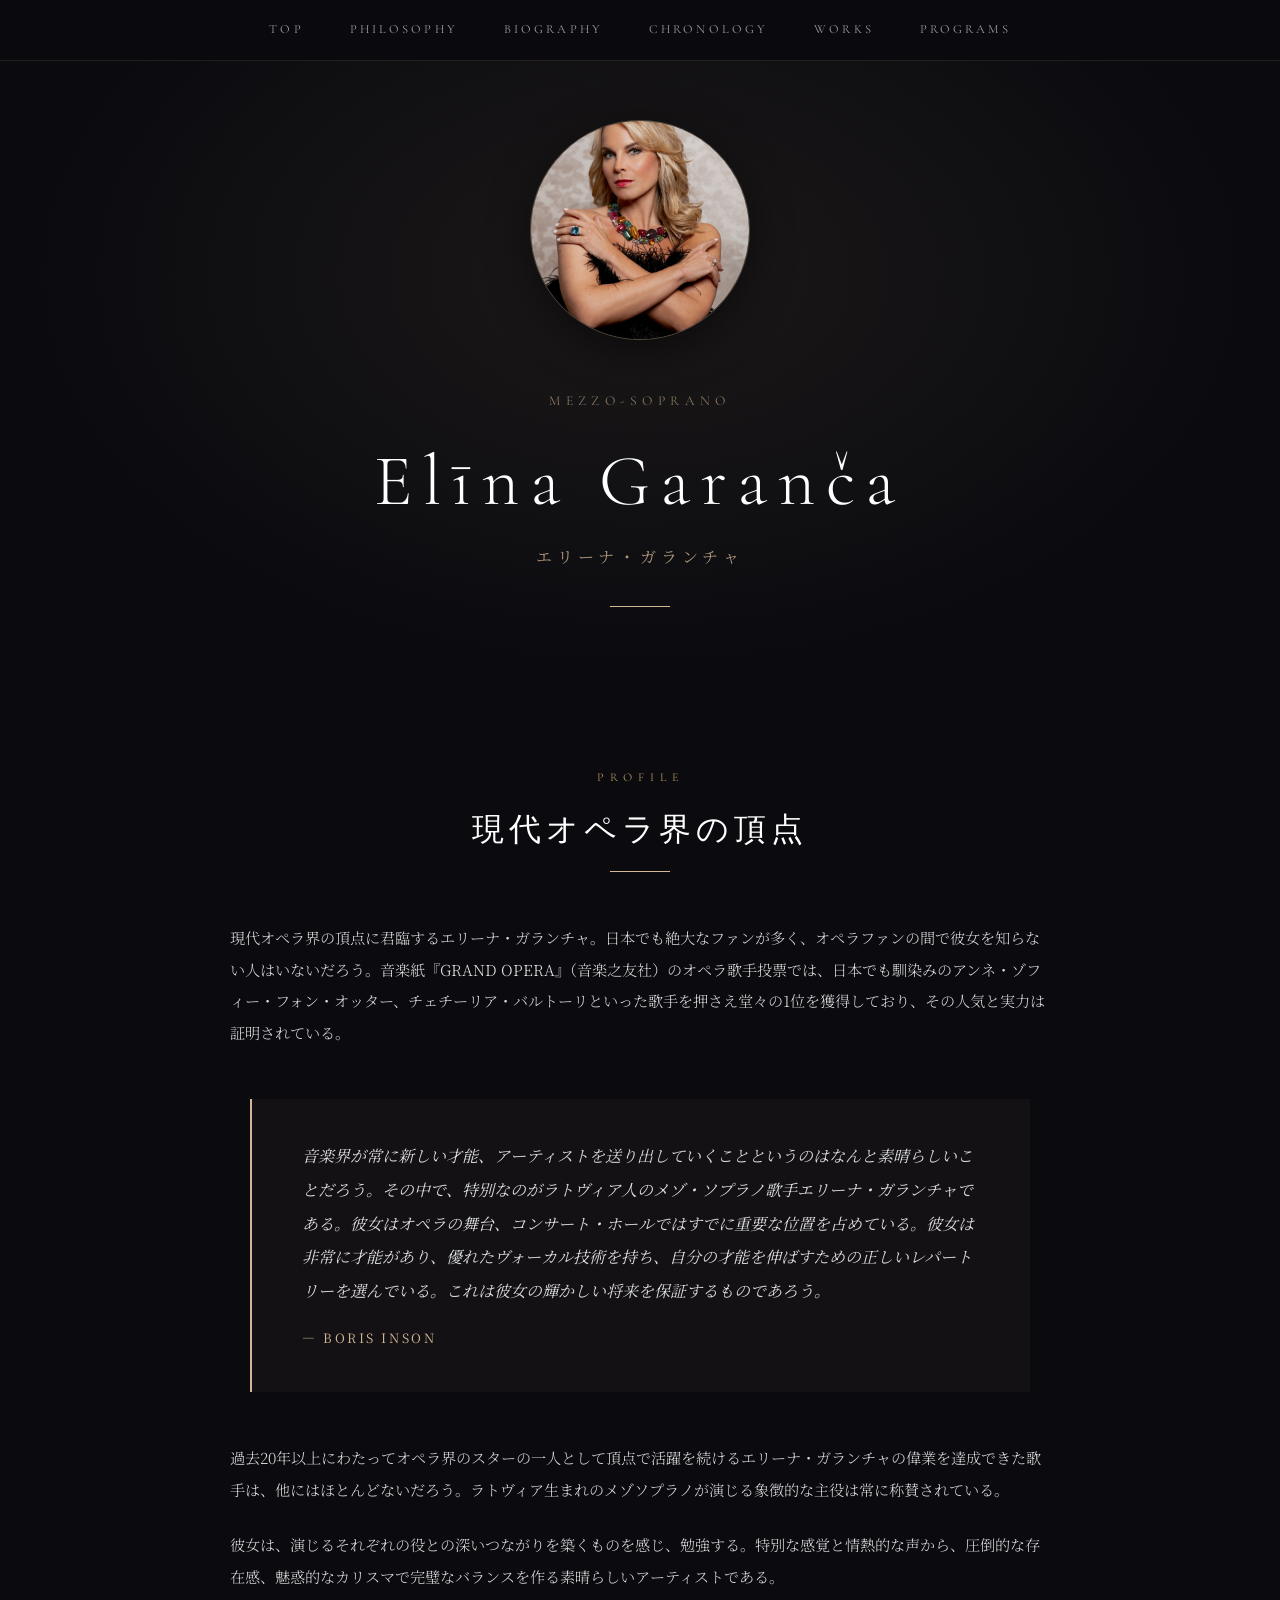
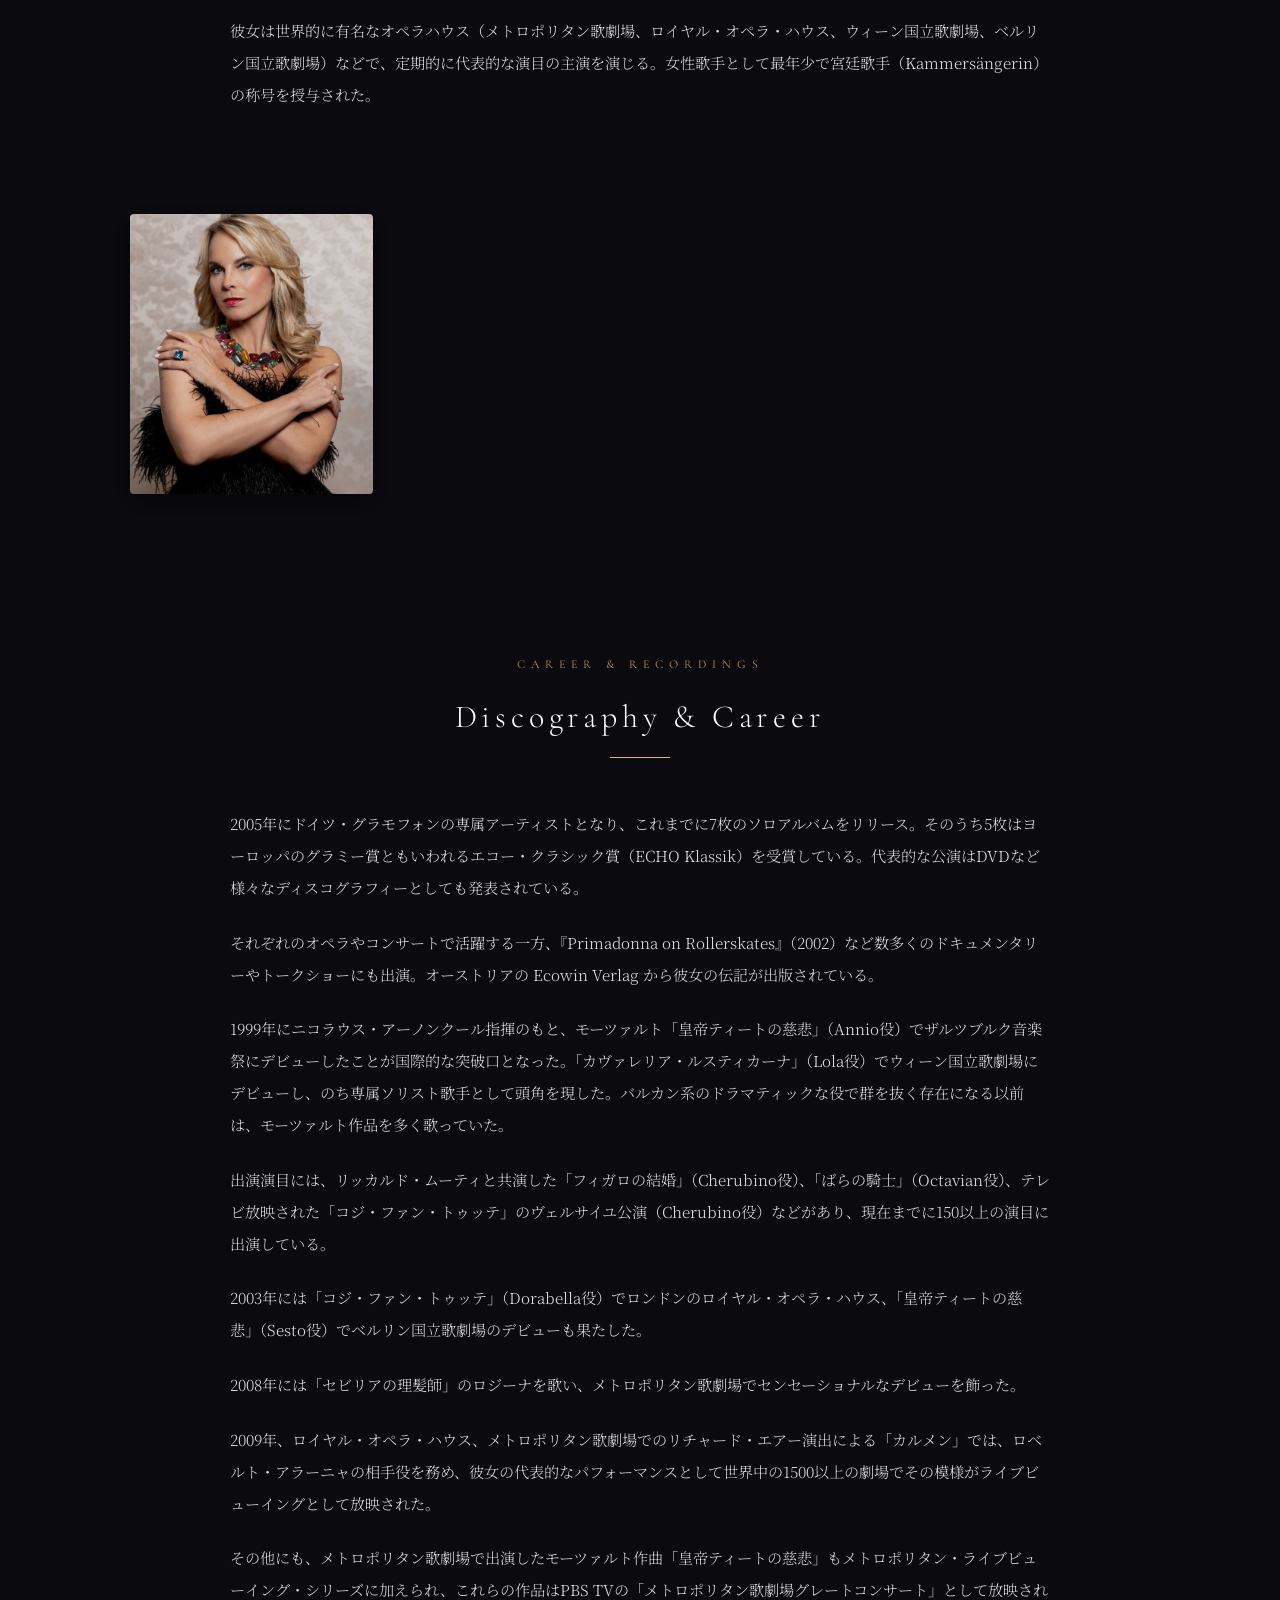
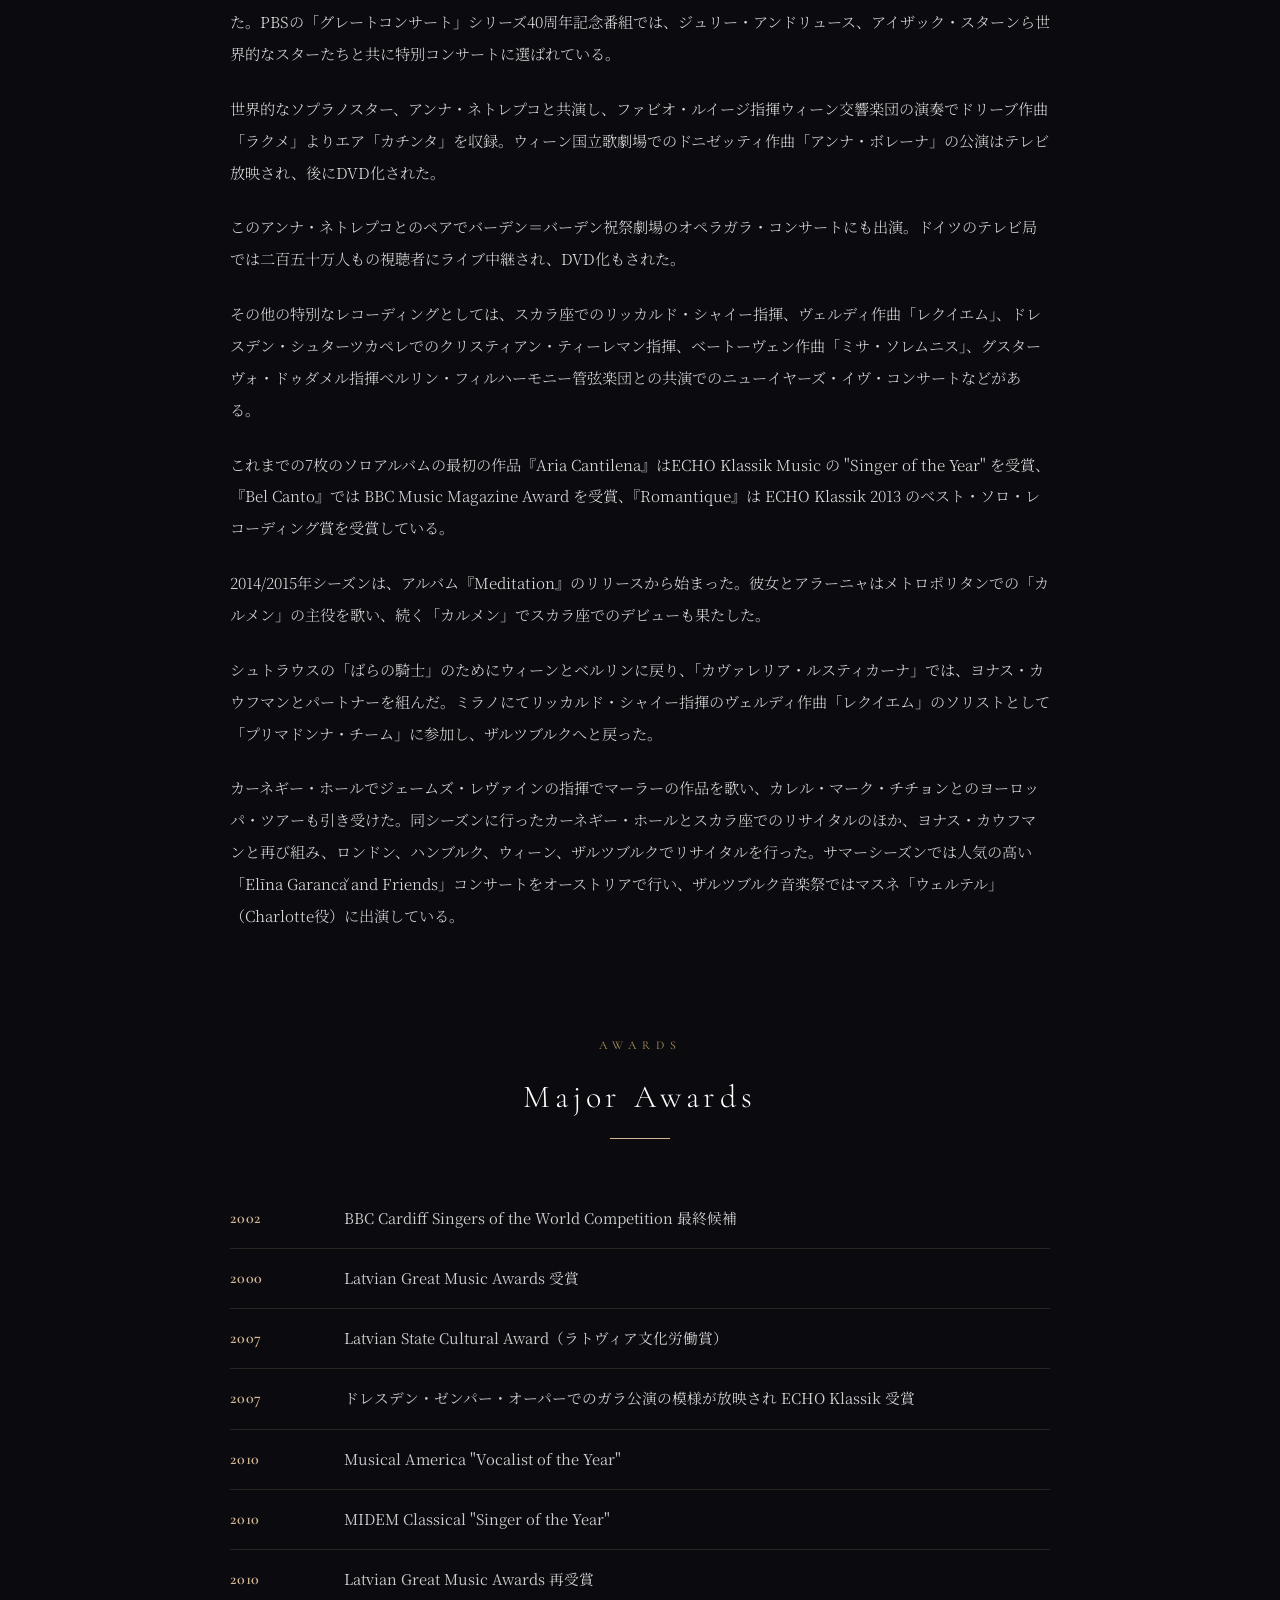
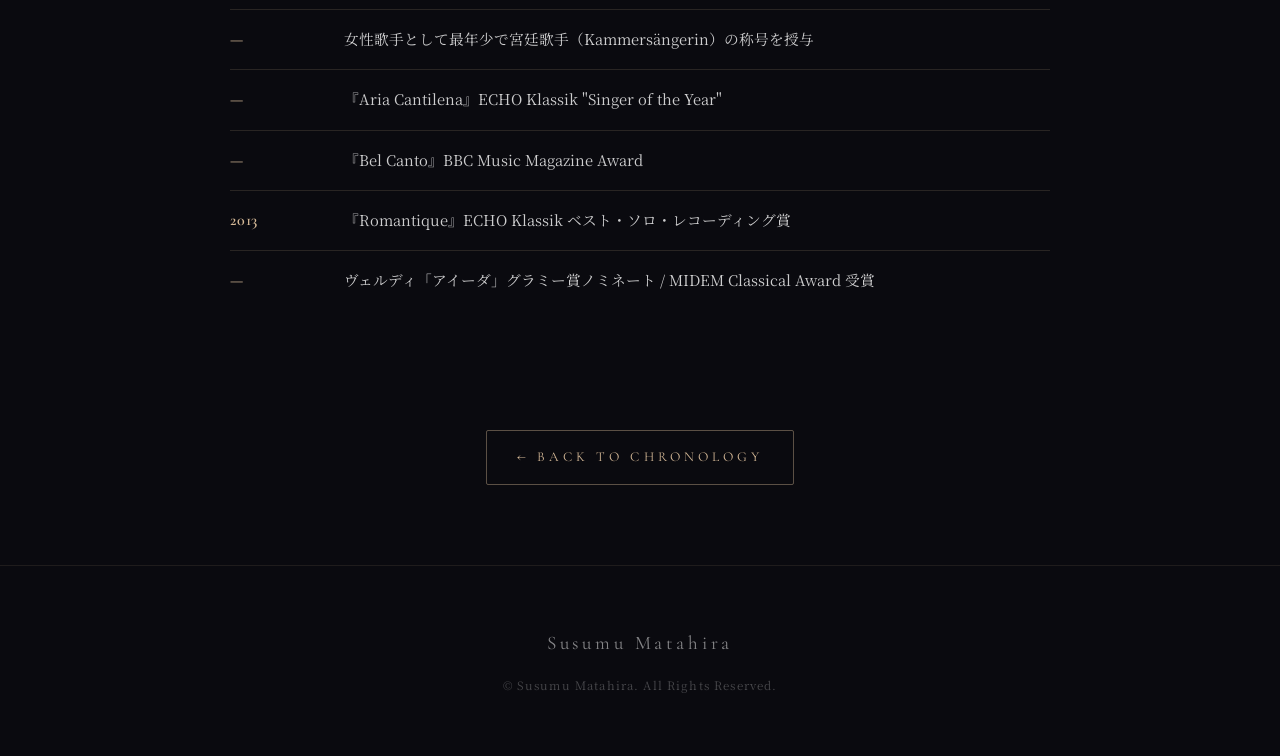
==== garanca.html @ 0579327f "Apply dark theme site-wide, shrink bio photo, add Garanca artist page - Convert biography and progra" ====
<!DOCTYPE html>
<html lang="ja">
<head>
  <meta charset="UTF-8">
  <meta name="viewport" content="width=device-width, initial-scale=1.0">
  <title>Elīna Garanča | Susumu Matahira</title>
  <meta name="description" content="エリーナ・ガランチャ — 現代オペラ界の頂点に君臨するラトヴィア出身のメゾ・ソプラノ歌手。">
  <link rel="preconnect" href="https://fonts.googleapis.com">
  <link rel="preconnect" href="https://fonts.gstatic.com" crossorigin>
  <link href="https://fonts.googleapis.com/css2?family=Cormorant+Garamond:ital,wght@0,300;0,400;0,600;1,300&family=Noto+Serif+JP:wght@300;400;500;700&display=swap" rel="stylesheet">
  <link rel="stylesheet" href="css/style.css">
  <style>
    .artist-hero {
      position: relative;
      min-height: 70vh;
      display: flex;
      align-items: center;
      justify-content: center;
      text-align: center;
      background: #0a0a0f;
      padding: 120px 40px 80px;
      overflow: hidden;
    }
    .artist-hero::before {
      content: '';
      position: absolute;
      inset: 0;
      background: radial-gradient(ellipse at 50% 40%, rgba(180, 150, 100, 0.1) 0%, transparent 70%);
    }
    .artist-hero-content {
      position: relative;
      z-index: 2;
      max-width: 900px;
    }
    .artist-hero-portrait {
      width: 220px;
      height: 220px;
      border-radius: 50%;
      object-fit: cover;
      border: 1px solid rgba(212, 184, 150, 0.3);
      box-shadow: 0 12px 40px rgba(0, 0, 0, 0.5);
      margin-bottom: 40px;
    }
    .artist-name {
      font-family: 'Cormorant Garamond', serif;
      font-size: clamp(2.5rem, 6vw, 4.5rem);
      font-weight: 300;
      letter-spacing: 0.15em;
      color: #fff;
      line-height: 1.2;
    }
    .artist-name-jp {
      font-size: 1rem;
      color: rgba(212, 184, 150, 0.8);
      margin-top: 18px;
      letter-spacing: 0.3em;
    }
    .artist-tag {
      font-family: 'Cormorant Garamond', serif;
      font-size: 0.85rem;
      letter-spacing: 0.4em;
      color: rgba(212, 184, 150, 0.6);
      text-transform: uppercase;
      margin-bottom: 25px;
    }
    .artist-divider {
      width: 60px;
      height: 1px;
      background: #d4b896;
      margin: 35px auto 0;
    }

    .artist-section {
      max-width: 900px;
      margin: 0 auto;
      padding: 80px 40px;
    }
    .artist-section h2 {
      font-family: 'Cormorant Garamond', serif;
      font-weight: 300;
      font-size: 2rem;
      letter-spacing: 0.15em;
      color: #fff;
      margin-bottom: 12px;
      text-align: center;
    }
    .artist-section .label {
      display: block;
      text-align: center;
      font-family: 'Cormorant Garamond', serif;
      font-size: 0.75rem;
      letter-spacing: 0.5em;
      text-transform: uppercase;
      color: #b49660;
      margin-bottom: 12px;
    }
    .artist-section .divider {
      width: 60px;
      height: 1px;
      background: #d4b896;
      margin: 0 auto 50px;
    }
    .artist-section p {
      font-size: 0.95rem;
      line-height: 2.1;
      color: rgba(255, 255, 255, 0.85);
      font-weight: 300;
      margin-bottom: 1.5em;
    }
    .quote-block {
      max-width: 780px;
      margin: 50px auto;
      padding: 40px 50px;
      border-left: 2px solid #d4b896;
      background: rgba(212, 184, 150, 0.04);
      font-style: italic;
      color: rgba(255, 255, 255, 0.85);
      font-size: 1rem;
      line-height: 2.1;
    }
    .quote-attr {
      display: block;
      margin-top: 18px;
      font-style: normal;
      font-size: 0.8rem;
      letter-spacing: 0.2em;
      color: #d4b896;
      text-transform: uppercase;
    }

    .artist-gallery {
      display: grid;
      grid-template-columns: repeat(auto-fill, minmax(220px, 1fr));
      gap: 16px;
      max-width: 1100px;
      margin: 0 auto;
      padding: 0 40px 80px;
    }
    .artist-gallery img {
      width: 100%;
      height: 280px;
      object-fit: cover;
      border-radius: 4px;
      box-shadow: 0 6px 24px rgba(0, 0, 0, 0.4);
      filter: grayscale(15%);
      transition: transform 0.4s, filter 0.4s;
      cursor: pointer;
    }
    .artist-gallery img:hover {
      transform: scale(1.03);
      filter: grayscale(0%);
    }

    .achievements {
      max-width: 900px;
      margin: 0 auto;
      padding: 0 40px 80px;
    }
    .achievements ul {
      list-style: none;
      padding: 0;
      margin: 0;
    }
    .achievements li {
      padding: 16px 0;
      border-top: 1px solid rgba(212, 184, 150, 0.15);
      font-size: 0.92rem;
      line-height: 1.7;
      color: rgba(255, 255, 255, 0.8);
      display: grid;
      grid-template-columns: 90px 1fr;
      gap: 24px;
    }
    .achievements li:first-child {
      border-top: none;
    }
    .achievements .year {
      font-family: 'Cormorant Garamond', serif;
      font-size: 1rem;
      font-weight: 600;
      color: #d4b896;
      letter-spacing: 0.05em;
    }

    .back-link {
      display: inline-block;
      margin: 40px auto 80px;
      padding: 14px 30px;
      font-family: 'Cormorant Garamond', serif;
      font-size: 0.85rem;
      letter-spacing: 0.3em;
      text-transform: uppercase;
      color: #d4b896;
      border: 1px solid rgba(212, 184, 150, 0.4);
      border-radius: 2px;
      transition: background 0.3s, color 0.3s;
    }
    .back-link:hover {
      background: rgba(212, 184, 150, 0.1);
      color: #fff;
    }
    .back-link-wrap {
      text-align: center;
    }

    @media screen and (max-width: 768px) {
      .artist-hero {
        padding: 100px 20px 60px;
      }
      .artist-hero-portrait {
        width: 150px;
        height: 150px;
        margin-bottom: 30px;
      }
      .artist-section {
        padding: 60px 20px;
      }
      .quote-block {
        padding: 28px 24px;
        margin: 30px auto;
        font-size: 0.9rem;
      }
      .artist-gallery {
        grid-template-columns: repeat(auto-fill, minmax(140px, 1fr));
        gap: 10px;
        padding: 0 20px 60px;
      }
      .artist-gallery img {
        height: 200px;
      }
      .achievements {
        padding: 0 20px 60px;
      }
      .achievements li {
        grid-template-columns: 70px 1fr;
        gap: 16px;
        font-size: 0.85rem;
      }
    }
  </style>
</head>
<body>

<nav class="site-nav">
  <a href="index.html#top">Top</a>
  <a href="index.html#philosophy">Philosophy</a>
  <a href="index.html#biography">Biography</a>
  <a href="index.html#chronology">Chronology</a>
  <a href="index.html#works">Works</a>
  <a href="index.html#programs">Programs</a>
</nav>

<!-- Hero -->
<section class="artist-hero">
  <div class="artist-hero-content">
    <img src="images/works/garanca.jpg" alt="Elīna Garanča" class="artist-hero-portrait">
    <div class="artist-tag">Mezzo-Soprano</div>
    <h1 class="artist-name">Elīna Garanča</h1>
    <div class="artist-name-jp">エリーナ・ガランチャ</div>
    <div class="artist-divider"></div>
  </div>
</section>

<!-- Intro -->
<section class="artist-section">
  <span class="label">Profile</span>
  <h2>現代オペラ界の頂点</h2>
  <div class="divider"></div>

  <p>現代オペラ界の頂点に君臨するエリーナ・ガランチャ。日本でも絶大なファンが多く、オペラファンの間で彼女を知らない人はいないだろう。音楽紙『GRAND OPERA』（音楽之友社）のオペラ歌手投票では、日本でも馴染みのアンネ・ゾフィー・フォン・オッター、チェチーリア・バルトーリといった歌手を押さえ堂々の1位を獲得しており、その人気と実力は証明されている。</p>

  <div class="quote-block">
    音楽界が常に新しい才能、アーティストを送り出していくことというのはなんと素晴らしいことだろう。その中で、特別なのがラトヴィア人のメゾ・ソプラノ歌手エリーナ・ガランチャである。彼女はオペラの舞台、コンサート・ホールではすでに重要な位置を占めている。彼女は非常に才能があり、優れたヴォーカル技術を持ち、自分の才能を伸ばすための正しいレパートリーを選んでいる。これは彼女の輝かしい将来を保証するものであろう。
    <span class="quote-attr">— Boris Inson</span>
  </div>

  <p>過去20年以上にわたってオペラ界のスターの一人として頂点で活躍を続けるエリーナ・ガランチャの偉業を達成できた歌手は、他にはほとんどないだろう。ラトヴィア生まれのメゾソプラノが演じる象徴的な主役は常に称賛されている。</p>

  <p>彼女は、演じるそれぞれの役との深いつながりを築くものを感じ、勉強する。特別な感覚と情熱的な声から、圧倒的な存在感、魅惑的なカリスマで完璧なバランスを作る素晴らしいアーティストである。</p>

  <p>彼女は世界的に有名なオペラハウス（メトロポリタン歌劇場、ロイヤル・オペラ・ハウス、ウィーン国立歌劇場、ベルリン国立歌劇場）などで、定期的に代表的な演目の主演を演じる。女性歌手として最年少で宮廷歌手（Kammersängerin）の称号を授与された。</p>
</section>

<!-- Gallery -->
<section>
  <div class="artist-gallery">
    <img src="images/works/garanca.jpg" alt="Elīna Garanča Portrait">
    <img src="https://upload.wikimedia.org/wikipedia/commons/thumb/0/0c/Elina_Garanca_2018.jpg/640px-Elina_Garanca_2018.jpg" alt="Elīna Garanča" onerror="this.style.display='none'">
    <img src="https://upload.wikimedia.org/wikipedia/commons/thumb/5/55/Elina_Garanca_-_Cesk%C3%BD_Krumlov_2007.jpg/640px-Elina_Garanca_-_Cesk%C3%BD_Krumlov_2007.jpg" alt="Elīna Garanča Český Krumlov 2007" onerror="this.style.display='none'">
    <img src="https://upload.wikimedia.org/wikipedia/commons/thumb/1/14/Elina_Garanca_Salzburg_2010.jpg/640px-Elina_Garanca_Salzburg_2010.jpg" alt="Elīna Garanča Salzburg" onerror="this.style.display='none'">
  </div>
</section>

<!-- Recordings & Career -->
<section class="artist-section">
  <span class="label">Career &amp; Recordings</span>
  <h2>Discography &amp; Career</h2>
  <div class="divider"></div>

  <p>2005年にドイツ・グラモフォンの専属アーティストとなり、これまでに7枚のソロアルバムをリリース。そのうち5枚はヨーロッパのグラミー賞ともいわれるエコー・クラシック賞（ECHO Klassik）を受賞している。代表的な公演はDVDなど様々なディスコグラフィーとしても発表されている。</p>

  <p>それぞれのオペラやコンサートで活躍する一方、『Primadonna on Rollerskates』（2002）など数多くのドキュメンタリーやトークショーにも出演。オーストリアの Ecowin Verlag から彼女の伝記が出版されている。</p>

  <p>1999年にニコラウス・アーノンクール指揮のもと、モーツァルト「皇帝ティートの慈悲」（Annio役）でザルツブルク音楽祭にデビューしたことが国際的な突破口となった。「カヴァレリア・ルスティカーナ」（Lola役）でウィーン国立歌劇場にデビューし、のち専属ソリスト歌手として頭角を現した。バルカン系のドラマティックな役で群を抜く存在になる以前は、モーツァルト作品を多く歌っていた。</p>

  <p>出演演目には、リッカルド・ムーティと共演した「フィガロの結婚」（Cherubino役）、「ばらの騎士」（Octavian役）、テレビ放映された「コジ・ファン・トゥッテ」のヴェルサイユ公演（Cherubino役）などがあり、現在までに150以上の演目に出演している。</p>

  <p>2003年には「コジ・ファン・トゥッテ」（Dorabella役）でロンドンのロイヤル・オペラ・ハウス、「皇帝ティートの慈悲」（Sesto役）でベルリン国立歌劇場のデビューも果たした。</p>

  <p>2008年には「セビリアの理髪師」のロジーナを歌い、メトロポリタン歌劇場でセンセーショナルなデビューを飾った。</p>

  <p>2009年、ロイヤル・オペラ・ハウス、メトロポリタン歌劇場でのリチャード・エアー演出による「カルメン」では、ロベルト・アラーニャの相手役を務め、彼女の代表的なパフォーマンスとして世界中の1500以上の劇場でその模様がライブビューイングとして放映された。</p>

  <p>その他にも、メトロポリタン歌劇場で出演したモーツァルト作曲「皇帝ティートの慈悲」もメトロポリタン・ライブビューイング・シリーズに加えられ、これらの作品はPBS TVの「メトロポリタン歌劇場グレートコンサート」として放映された。PBSの「グレートコンサート」シリーズ40周年記念番組では、ジュリー・アンドリュース、アイザック・スターンら世界的なスターたちと共に特別コンサートに選ばれている。</p>

  <p>世界的なソプラノスター、アンナ・ネトレプコと共演し、ファビオ・ルイージ指揮ウィーン交響楽団の演奏でドリーブ作曲「ラクメ」よりエア「カチンタ」を収録。ウィーン国立歌劇場でのドニゼッティ作曲「アンナ・ボレーナ」の公演はテレビ放映され、後にDVD化された。</p>

  <p>このアンナ・ネトレプコとのペアでバーデン＝バーデン祝祭劇場のオペラガラ・コンサートにも出演。ドイツのテレビ局では二百五十万人もの視聴者にライブ中継され、DVD化もされた。</p>

  <p>その他の特別なレコーディングとしては、スカラ座でのリッカルド・シャイー指揮、ヴェルディ作曲「レクイエム」、ドレスデン・シュターツカペレでのクリスティアン・ティーレマン指揮、ベートーヴェン作曲「ミサ・ソレムニス」、グスターヴォ・ドゥダメル指揮ベルリン・フィルハーモニー管弦楽団との共演でのニューイヤーズ・イヴ・コンサートなどがある。</p>

  <p>これまでの7枚のソロアルバムの最初の作品『Aria Cantilena』はECHO Klassik Music の "Singer of the Year" を受賞、『Bel Canto』では BBC Music Magazine Award を受賞、『Romantique』は ECHO Klassik 2013 のベスト・ソロ・レコーディング賞を受賞している。</p>

  <p>2014/2015年シーズンは、アルバム『Meditation』のリリースから始まった。彼女とアラーニャはメトロポリタンでの「カルメン」の主役を歌い、続く「カルメン」でスカラ座でのデビューも果たした。</p>

  <p>シュトラウスの「ばらの騎士」のためにウィーンとベルリンに戻り、「カヴァレリア・ルスティカーナ」では、ヨナス・カウフマンとパートナーを組んだ。ミラノにてリッカルド・シャイー指揮のヴェルディ作曲「レクイエム」のソリストとして「プリマドンナ・チーム」に参加し、ザルツブルクへと戻った。</p>

  <p>カーネギー・ホールでジェームズ・レヴァインの指揮でマーラーの作品を歌い、カレル・マーク・チチョンとのヨーロッパ・ツアーも引き受けた。同シーズンに行ったカーネギー・ホールとスカラ座でのリサイタルのほか、ヨナス・カウフマンと再び組み、ロンドン、ハンブルク、ウィーン、ザルツブルクでリサイタルを行った。サマーシーズンでは人気の高い「Elīna Garanča and Friends」コンサートをオーストリアで行い、ザルツブルク音楽祭ではマスネ「ウェルテル」（Charlotte役）に出演している。</p>
</section>

<!-- Awards -->
<section class="achievements">
  <span class="label" style="display:block;text-align:center;font-family:'Cormorant Garamond',serif;font-size:0.75rem;letter-spacing:0.5em;text-transform:uppercase;color:#b49660;margin-bottom:12px;">Awards</span>
  <h2 style="font-family:'Cormorant Garamond',serif;font-weight:300;font-size:2rem;letter-spacing:0.15em;color:#fff;text-align:center;margin-bottom:12px;">Major Awards</h2>
  <div style="width:60px;height:1px;background:#d4b896;margin:0 auto 50px;"></div>
  <ul>
    <li><span class="year">2002</span><span>BBC Cardiff Singers of the World Competition 最終候補</span></li>
    <li><span class="year">2000</span><span>Latvian Great Music Awards 受賞</span></li>
    <li><span class="year">2007</span><span>Latvian State Cultural Award（ラトヴィア文化労働賞）</span></li>
    <li><span class="year">2007</span><span>ドレスデン・ゼンパー・オーパーでのガラ公演の模様が放映され ECHO Klassik 受賞</span></li>
    <li><span class="year">2010</span><span>Musical America "Vocalist of the Year"</span></li>
    <li><span class="year">2010</span><span>MIDEM Classical "Singer of the Year"</span></li>
    <li><span class="year">2010</span><span>Latvian Great Music Awards 再受賞</span></li>
    <li><span class="year">—</span><span>女性歌手として最年少で宮廷歌手（Kammersängerin）の称号を授与</span></li>
    <li><span class="year">—</span><span>『Aria Cantilena』ECHO Klassik "Singer of the Year"</span></li>
    <li><span class="year">—</span><span>『Bel Canto』BBC Music Magazine Award</span></li>
    <li><span class="year">2013</span><span>『Romantique』ECHO Klassik ベスト・ソロ・レコーディング賞</span></li>
    <li><span class="year">—</span><span>ヴェルディ「アイーダ」グラミー賞ノミネート / MIDEM Classical Award 受賞</span></li>
  </ul>
</section>

<div class="back-link-wrap">
  <a href="index.html#chronology" class="back-link">← Back to Chronology</a>
</div>

<footer class="site-footer">
  <div class="footer-name">Susumu Matahira</div>
  <div class="footer-copy">&copy; Susumu Matahira. All Rights Reserved.</div>
</footer>

<div class="lightbox" id="lightbox">
  <img src="" alt="Lightbox image" id="lightbox-img">
</div>

<script>
const lightbox = document.getElementById('lightbox');
const lightboxImg = document.getElementById('lightbox-img');
document.querySelectorAll('.artist-gallery img, .artist-hero-portrait').forEach(img => {
  img.addEventListener('click', () => {
    lightboxImg.src = img.src;
    lightbox.classList.add('active');
  });
});
lightbox.addEventListener('click', () => {
  lightbox.classList.remove('active');
  lightboxImg.src = '';
});
</script>

</body>
</html>
---- css/style.css ----
/* =============================================
   Susumu Matahira - Biography HP
   Inspired by kurigami.net
   ============================================= */

/* Reset & Base */
*, *::before, *::after {
  margin: 0;
  padding: 0;
  box-sizing: border-box;
}

html {
  scroll-behavior: smooth;
  font-size: 16px;
}

body {
  font-family: 'Noto Serif JP', 'Yu Mincho', 'Hiragino Mincho ProN', serif;
  color: #e8e4df;
  background: #0a0a0f;
  line-height: 1.8;
  overflow-x: hidden;
}

img {
  max-width: 100%;
  height: auto;
}

a {
  color: inherit;
  text-decoration: none;
}

/* =============================================
   Navigation
   ============================================= */
.site-nav {
  position: fixed;
  top: 0;
  left: 0;
  right: 0;
  z-index: 1000;
  display: flex;
  justify-content: center;
  gap: 2px;
  padding: 0 20px;
  background: rgba(10, 10, 15, 0.92);
  backdrop-filter: blur(12px);
  -webkit-backdrop-filter: blur(12px);
  border-bottom: 1px solid rgba(180, 150, 100, 0.15);
  transition: background 0.4s;
}

.site-nav a {
  display: block;
  padding: 18px 22px;
  font-family: 'Cormorant Garamond', serif;
  font-size: 0.78rem;
  letter-spacing: 0.25em;
  text-transform: uppercase;
  color: rgba(255, 255, 255, 0.6);
  transition: color 0.3s, border-bottom-color 0.3s;
  border-bottom: 2px solid transparent;
}

.site-nav a:hover,
.site-nav a.active {
  color: #d4b896;
  border-bottom-color: #d4b896;
}

/* =============================================
   Hero Section
   ============================================= */
.hero {
  position: relative;
  height: 100vh;
  min-height: 600px;
  display: flex;
  align-items: center;
  justify-content: center;
  text-align: center;
  background: #0a0a0f;
  overflow: hidden;
}

.hero::before {
  content: '';
  position: absolute;
  inset: 0;
  background: radial-gradient(ellipse at 50% 40%, rgba(180, 150, 100, 0.08) 0%, transparent 70%);
}

.hero-content {
  position: relative;
  z-index: 2;
}

.hero-label {
  font-family: 'Cormorant Garamond', serif;
  font-size: 0.8rem;
  letter-spacing: 0.5em;
  color: rgba(212, 184, 150, 0.6);
  margin-bottom: 30px;
  text-transform: uppercase;
}

.hero-name {
  font-family: 'Cormorant Garamond', serif;
  font-size: clamp(2.5rem, 6vw, 5rem);
  font-weight: 300;
  letter-spacing: 0.2em;
  color: #fff;
  line-height: 1.2;
}

.hero-title {
  font-family: 'Cormorant Garamond', serif;
  font-size: clamp(0.9rem, 1.5vw, 1.1rem);
  letter-spacing: 0.35em;
  color: rgba(212, 184, 150, 0.7);
  margin-top: 25px;
  text-transform: uppercase;
  font-weight: 300;
}

.hero-sub {
  font-size: 0.85rem;
  color: rgba(255, 255, 255, 0.35);
  margin-top: 15px;
  letter-spacing: 0.15em;
}

.hero-line {
  width: 1px;
  height: 80px;
  background: linear-gradient(to bottom, rgba(212, 184, 150, 0.5), transparent);
  margin: 50px auto 0;
}

/* =============================================
   Section Base
   ============================================= */
.section {
  padding: 100px 40px;
}

.section-dark {
  background: #0a0a0f;
  color: #e8e4df;
}

.section-accent {
  background: #14141b;
  color: #e8e4df;
}

.section-inner {
  max-width: 900px;
  margin: 0 auto;
}

.section-header {
  text-align: center;
  margin-bottom: 60px;
}

.section-label {
  font-family: 'Cormorant Garamond', serif;
  font-size: 0.75rem;
  letter-spacing: 0.5em;
  text-transform: uppercase;
  color: #b49660;
  margin-bottom: 12px;
}

.section-title {
  font-family: 'Cormorant Garamond', serif;
  font-size: clamp(1.8rem, 3vw, 2.5rem);
  font-weight: 300;
  letter-spacing: 0.15em;
}

.section-dark .section-title,
.section-accent .section-title {
  color: #fff;
}

.section-divider {
  width: 60px;
  height: 1px;
  background: #d4b896;
  margin: 20px auto 0;
}

/* =============================================
   Philosophy Section
   ============================================= */
.philosophy {
  padding: 120px 40px;
  background: #0a0a0f;
  text-align: center;
}

.philosophy-quote {
  max-width: 750px;
  margin: 0 auto;
  font-size: clamp(1rem, 1.8vw, 1.25rem);
  font-weight: 400;
  line-height: 2.4;
  color: rgba(255, 255, 255, 0.85);
  letter-spacing: 0.08em;
}

.philosophy-quote::before {
  content: '';
  display: block;
  width: 40px;
  height: 1px;
  background: #d4b896;
  margin: 0 auto 40px;
}

.philosophy-quote::after {
  content: '';
  display: block;
  width: 40px;
  height: 1px;
  background: #d4b896;
  margin: 40px auto 0;
}

/* =============================================
   Biography Section
   ============================================= */
.biography-layout {
  display: grid;
  grid-template-columns: 122px 1fr;
  gap: 60px;
  align-items: start;
}

.bio-photo-wrap {
  position: sticky;
  top: 100px;
}

.bio-photo {
  width: 100%;
  border-radius: 4px;
  box-shadow: 0 8px 30px rgba(0, 0, 0, 0.4);
}

.bio-name {
  font-family: 'Cormorant Garamond', serif;
  font-size: 1.05rem;
  font-weight: 600;
  letter-spacing: 0.1em;
  color: #fff;
  margin-top: 16px;
}

.bio-name-en {
  font-family: 'Cormorant Garamond', serif;
  font-size: 0.78rem;
  color: rgba(255, 255, 255, 0.5);
  letter-spacing: 0.08em;
  margin-top: 4px;
}

.bio-credential {
  font-size: 0.7rem;
  color: #d4b896;
  letter-spacing: 0.05em;
  margin-top: 8px;
  line-height: 1.6;
}

.bio-text {
  font-size: 0.92rem;
  line-height: 2.2;
  color: rgba(255, 255, 255, 0.85);
  font-weight: 300;
}

.bio-text p {
  margin-bottom: 1.5em;
}

.bio-text-en {
  font-size: 0.85rem;
  line-height: 1.9;
  color: rgba(255, 255, 255, 0.55);
  margin-top: 40px;
  padding-top: 40px;
  border-top: 1px solid rgba(212, 184, 150, 0.2);
}

.bio-text-en p {
  margin-bottom: 1.2em;
}

/* =============================================
   Book Section
   ============================================= */
.book-card {
  display: flex;
  gap: 30px;
  align-items: flex-start;
  background: rgba(255, 255, 255, 0.03);
  border: 1px solid rgba(212, 184, 150, 0.2);
  border-radius: 6px;
  padding: 30px;
  margin-top: 50px;
}

.book-img {
  width: 110px;
  flex-shrink: 0;
  border-radius: 3px;
  box-shadow: 0 4px 15px rgba(0, 0, 0, 0.4);
}

.book-info-title {
  font-weight: 500;
  font-size: 0.95rem;
  color: #fff;
  margin-bottom: 10px;
}

.book-info-text {
  font-size: 0.85rem;
  line-height: 1.8;
  color: rgba(255, 255, 255, 0.65);
}

.book-list {
  margin-top: 30px;
  padding: 25px 30px;
  background: rgba(255, 255, 255, 0.03);
  border: 1px solid rgba(212, 184, 150, 0.2);
  border-radius: 6px;
}

.book-list-heading {
  font-size: 0.9rem;
  font-weight: 500;
  color: #fff;
  margin-bottom: 15px;
  letter-spacing: 0.05em;
}

.book-list-items {
  list-style: none;
  padding: 0;
  margin: 0;
}

.book-list-items li {
  padding: 10px 0;
  border-top: 1px solid rgba(212, 184, 150, 0.15);
  font-size: 0.88rem;
  line-height: 1.6;
  display: flex;
  flex-wrap: wrap;
  gap: 4px 14px;
  align-items: baseline;
}

.book-list-items li:first-child {
  border-top: none;
}

.book-list-title {
  color: rgba(255, 255, 255, 0.85);
}

.book-list-meta {
  color: rgba(255, 255, 255, 0.45);
  font-size: 0.8rem;
}

/* =============================================
   Timeline / Chronology Section
   ============================================= */
.timeline-container {
  max-width: 1000px;
  margin: 0 auto;
  position: relative;
}

.timeline-container::before {
  content: '';
  position: absolute;
  left: 80px;
  top: 0;
  bottom: 0;
  width: 1px;
  background: rgba(212, 184, 150, 0.3);
}

.timeline-decade {
  margin-bottom: 10px;
}

.timeline-decade-label {
  font-family: 'Cormorant Garamond', serif;
  font-size: 1.8rem;
  font-weight: 300;
  color: rgba(212, 184, 150, 0.4);
  letter-spacing: 0.1em;
  padding-left: 100px;
  margin-bottom: 5px;
}

.timeline-year-group {
  margin-bottom: 5px;
}

.timeline-item {
  display: grid;
  grid-template-columns: 80px 1fr;
  gap: 30px;
  padding: 8px 0;
  position: relative;
}

.timeline-item::before {
  content: '';
  position: absolute;
  left: 76px;
  top: 50%;
  transform: translateY(-50%);
  width: 9px;
  height: 9px;
  border-radius: 50%;
  background: #0a0a0f;
  border: 2px solid #d4b896;
}

.timeline-item.has-note::before {
  background: #d4b896;
}

.timeline-year {
  font-family: 'Cormorant Garamond', serif;
  font-size: 1.1rem;
  font-weight: 600;
  color: #d4b896;
  text-align: right;
  padding-top: 2px;
}

.timeline-content {
  padding-left: 15px;
  display: flex;
  gap: 18px;
  align-items: flex-start;
}

.timeline-text {
  flex: 1;
  min-width: 0;
}

.timeline-thumb {
  flex-shrink: 0;
  width: 90px;
  height: 90px;
  object-fit: cover;
  border-radius: 4px;
  opacity: 0.85;
  transition: opacity 0.3s, transform 0.3s;
  cursor: pointer;
  box-shadow: 0 2px 10px rgba(0, 0, 0, 0.3);
}

.timeline-thumb:hover {
  opacity: 1;
  transform: scale(1.08);
}

.timeline-artist {
  font-size: 0.9rem;
  font-weight: 500;
  color: #e8e4df;
  letter-spacing: 0.03em;
}

.timeline-artist a {
  color: inherit;
  text-decoration: none;
  border-bottom: 1px dotted rgba(212, 184, 150, 0.5);
  transition: color 0.25s ease, border-color 0.25s ease;
}

.timeline-artist a:hover {
  color: #d4b896;
  border-bottom-color: #d4b896;
}

.timeline-artist a[target="_blank"]::after {
  content: '↗';
  display: inline-block;
  margin-left: 2px;
  font-size: 0.7em;
  opacity: 0.6;
  transform: translateY(-1px);
}

.timeline-venue {
  font-size: 0.78rem;
  color: rgba(255, 255, 255, 0.4);
  margin-top: 3px;
}

.timeline-note {
  font-size: 0.75rem;
  color: #d4b896;
  margin-top: 3px;
  font-style: italic;
}

.timeline-sub-item {
  display: grid;
  grid-template-columns: 80px 1fr;
  gap: 30px;
  padding: 6px 0;
  position: relative;
}

.timeline-sub-item::before {
  content: '';
  position: absolute;
  left: 77.5px;
  top: 50%;
  transform: translateY(-50%);
  width: 5px;
  height: 5px;
  border-radius: 50%;
  background: rgba(212, 184, 150, 0.3);
}

.timeline-sub-item .timeline-year {
  visibility: hidden;
}

.timeline-sub-item .timeline-content {
  padding-left: 15px;
}

/* =============================================
   Works Gallery Section
   ============================================= */
.works-grid {
  display: grid;
  grid-template-columns: repeat(auto-fill, minmax(160px, 1fr));
  gap: 12px;
  max-width: 1100px;
  margin: 0 auto;
}

.work-item {
  position: relative;
  overflow: hidden;
  border-radius: 4px;
  background: rgba(255, 255, 255, 0.03);
  transition: transform 0.4s ease;
  cursor: pointer;
}

.work-item:hover {
  transform: scale(1.03);
}

.work-item img {
  width: 100%;
  height: 180px;
  object-fit: cover;
  display: block;
  filter: grayscale(20%);
  transition: filter 0.4s;
}

.work-item:hover img {
  filter: grayscale(0%);
}

.work-item-label {
  padding: 10px 8px;
  font-size: 0.7rem;
  color: rgba(255, 255, 255, 0.7);
  text-align: center;
  letter-spacing: 0.03em;
  line-height: 1.4;
}

/* =============================================
   Programs Gallery
   ============================================= */
.programs-scroll {
  display: flex;
  gap: 20px;
  overflow-x: auto;
  padding: 0 40px 20px;
  scroll-snap-type: x mandatory;
  -webkit-overflow-scrolling: touch;
  scrollbar-width: thin;
  scrollbar-color: #d4b896 transparent;
}

.programs-scroll::-webkit-scrollbar {
  height: 4px;
}

.programs-scroll::-webkit-scrollbar-track {
  background: transparent;
}

.programs-scroll::-webkit-scrollbar-thumb {
  background: #d4b896;
  border-radius: 2px;
}

.program-card {
  flex: 0 0 200px;
  scroll-snap-align: start;
  border-radius: 4px;
  overflow: hidden;
  box-shadow: 0 4px 20px rgba(0, 0, 0, 0.4);
  transition: transform 0.3s, box-shadow 0.3s;
  cursor: pointer;
}

.program-card:hover {
  transform: translateY(-5px);
  box-shadow: 0 8px 30px rgba(0, 0, 0, 0.6);
}

.program-card img {
  width: 100%;
  height: 280px;
  object-fit: cover;
  display: block;
}

/* =============================================
   Footer
   ============================================= */
.site-footer {
  background: #0a0a0f;
  text-align: center;
  padding: 60px 40px;
  border-top: 1px solid rgba(212, 184, 150, 0.1);
}

.footer-name {
  font-family: 'Cormorant Garamond', serif;
  font-size: 1.2rem;
  letter-spacing: 0.2em;
  color: rgba(255, 255, 255, 0.5);
}

.footer-copy {
  font-size: 0.72rem;
  color: rgba(255, 255, 255, 0.25);
  margin-top: 15px;
  letter-spacing: 0.1em;
}

/* =============================================
   Lightbox
   ============================================= */
.lightbox {
  display: none;
  position: fixed;
  inset: 0;
  z-index: 2000;
  background: rgba(0, 0, 0, 0.92);
  align-items: center;
  justify-content: center;
  cursor: pointer;
}

.lightbox.active {
  display: flex;
}

.lightbox img {
  max-width: 90vw;
  max-height: 90vh;
  object-fit: contain;
  border-radius: 4px;
}

/* =============================================
   Animations
   ============================================= */
.fade-in {
  opacity: 0;
  transform: translateY(30px);
  transition: opacity 0.8s ease, transform 0.8s ease;
}

.fade-in.visible {
  opacity: 1;
  transform: translateY(0);
}

/* =============================================
   Responsive
   ============================================= */
@media screen and (max-width: 768px) {
  .site-nav {
    flex-wrap: wrap;
    gap: 0;
    padding: 0 5px;
  }

  .site-nav a {
    padding: 12px 10px;
    font-size: 0.65rem;
    letter-spacing: 0.15em;
  }

  .section {
    padding: 60px 20px;
  }

  .philosophy {
    padding: 80px 20px;
  }

  .philosophy-quote {
    font-size: 0.95rem;
    line-height: 2.2;
  }

  .biography-layout {
    grid-template-columns: 1fr;
    gap: 30px;
  }

  .bio-photo-wrap {
    position: static;
    text-align: center;
  }

  .bio-photo {
    width: 91px;
    margin: 0 auto;
    display: block;
  }

  .bio-name, .bio-name-en, .bio-credential {
    text-align: center;
  }

  .timeline-container::before {
    left: 50px;
  }

  .timeline-item,
  .timeline-sub-item {
    grid-template-columns: 50px 1fr;
    gap: 20px;
  }

  .timeline-item::before {
    left: 46px;
  }

  .timeline-sub-item::before {
    left: 47.5px;
  }

  .timeline-decade-label {
    padding-left: 70px;
    font-size: 1.4rem;
  }

  .timeline-year {
    font-size: 0.9rem;
  }

  .timeline-artist {
    font-size: 0.82rem;
  }

  .timeline-thumb {
    width: 65px;
    height: 65px;
  }

  .works-grid {
    grid-template-columns: repeat(auto-fill, minmax(120px, 1fr));
    gap: 8px;
  }

  .work-item img {
    height: 130px;
  }

  .program-card {
    flex: 0 0 150px;
  }

  .program-card img {
    height: 210px;
  }

  .book-card {
    flex-direction: column;
    align-items: center;
    text-align: center;
  }
}
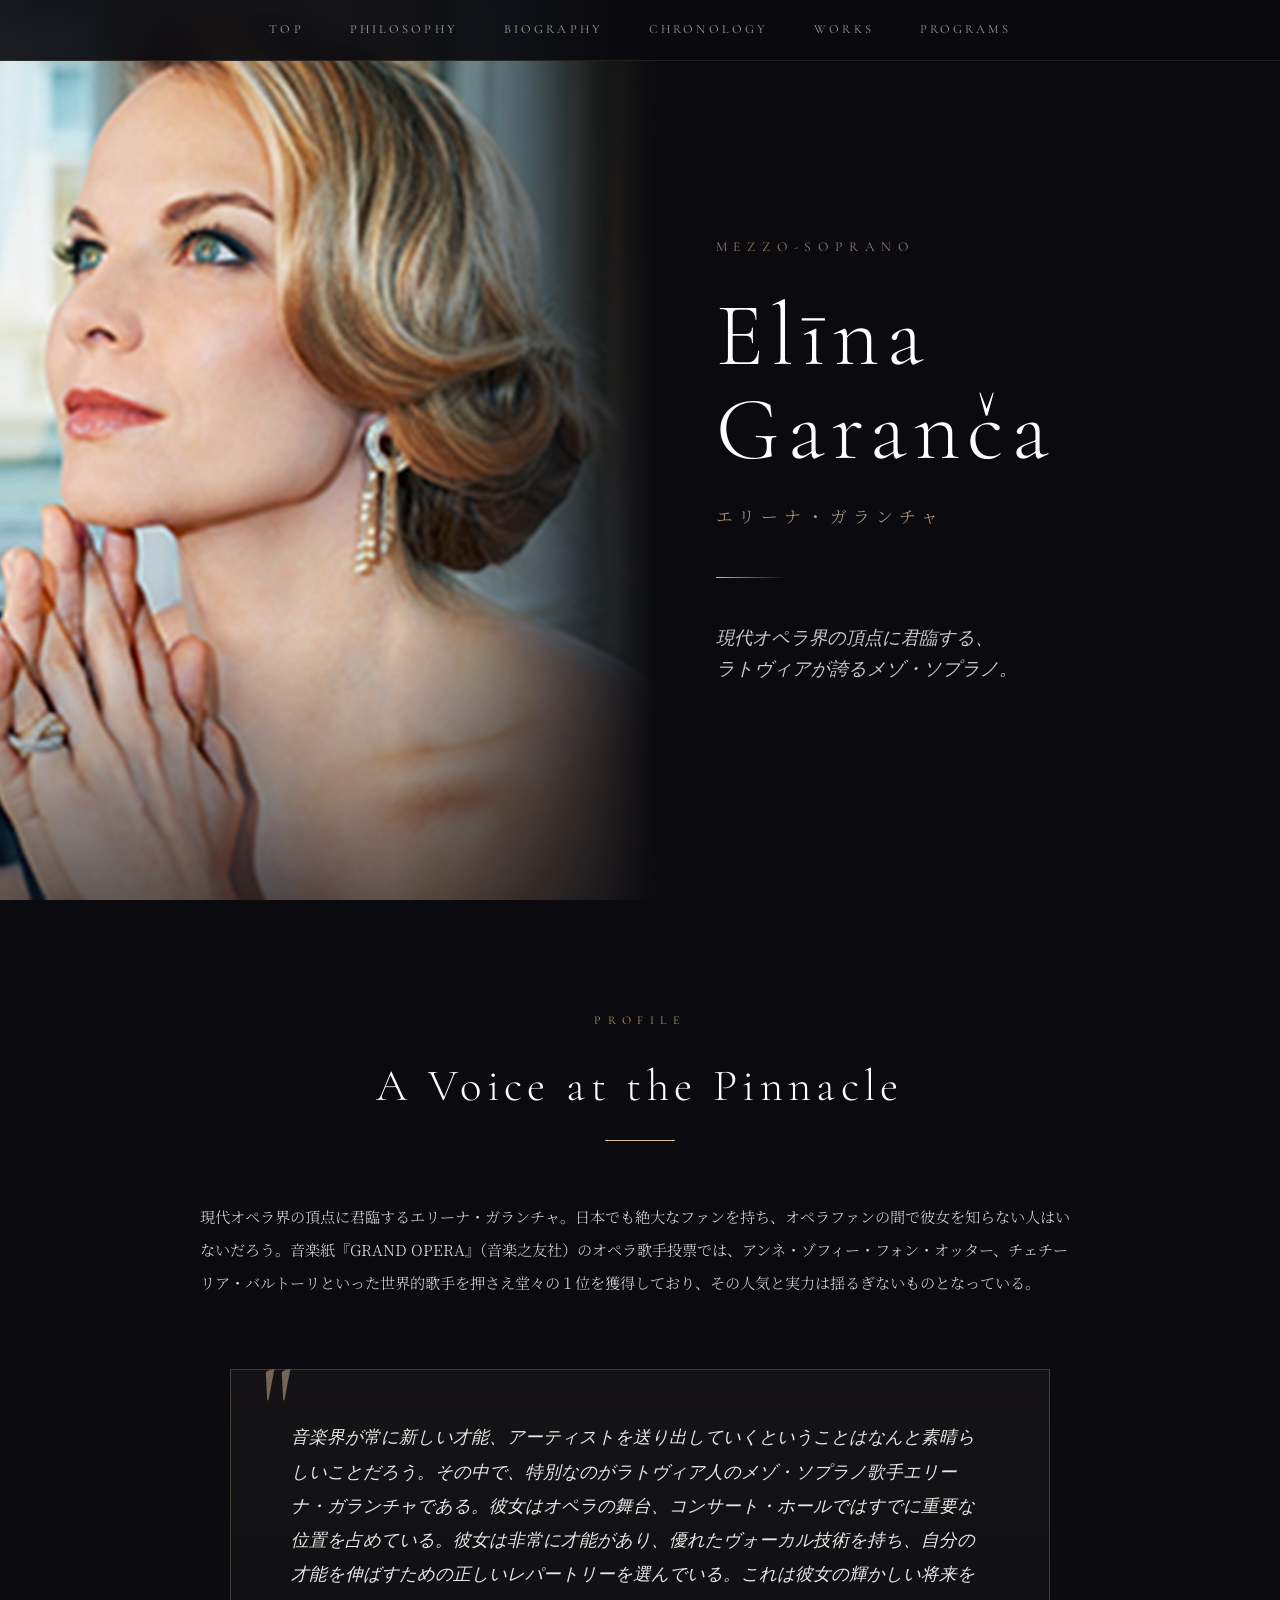
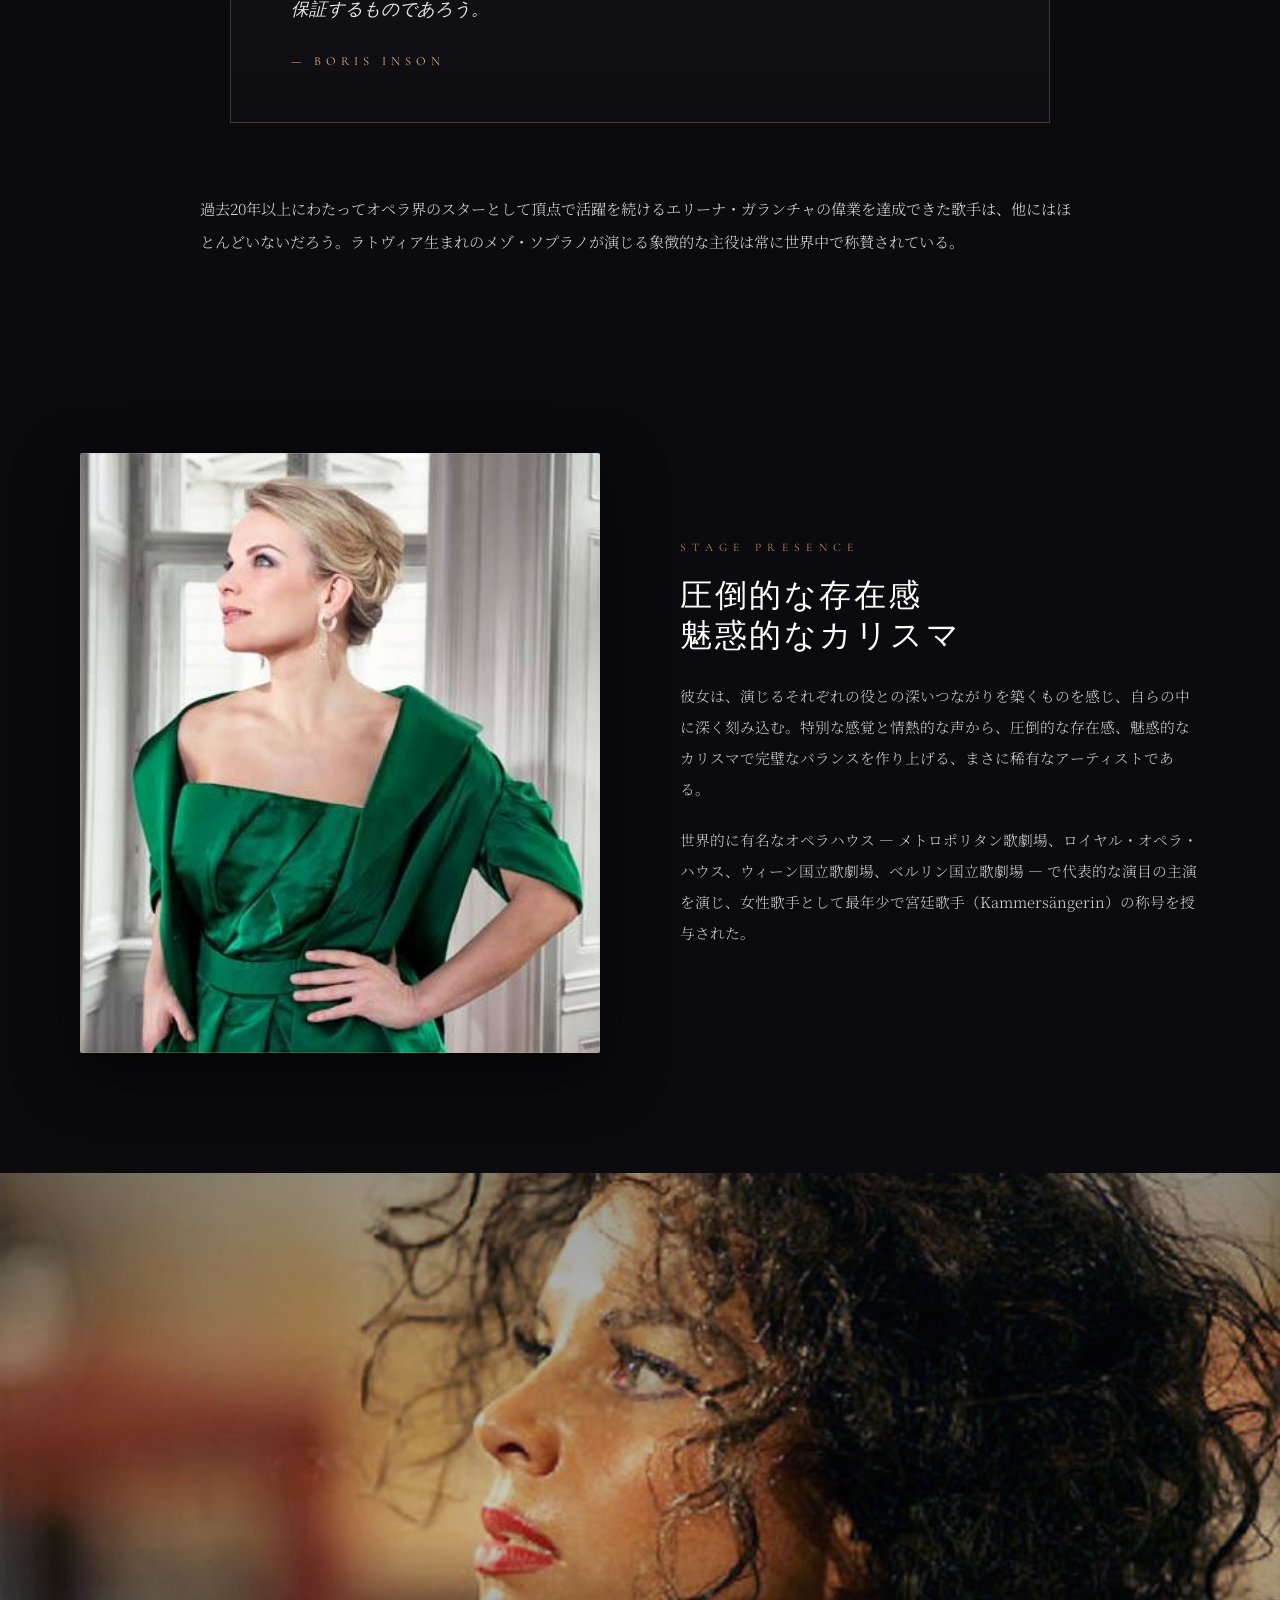
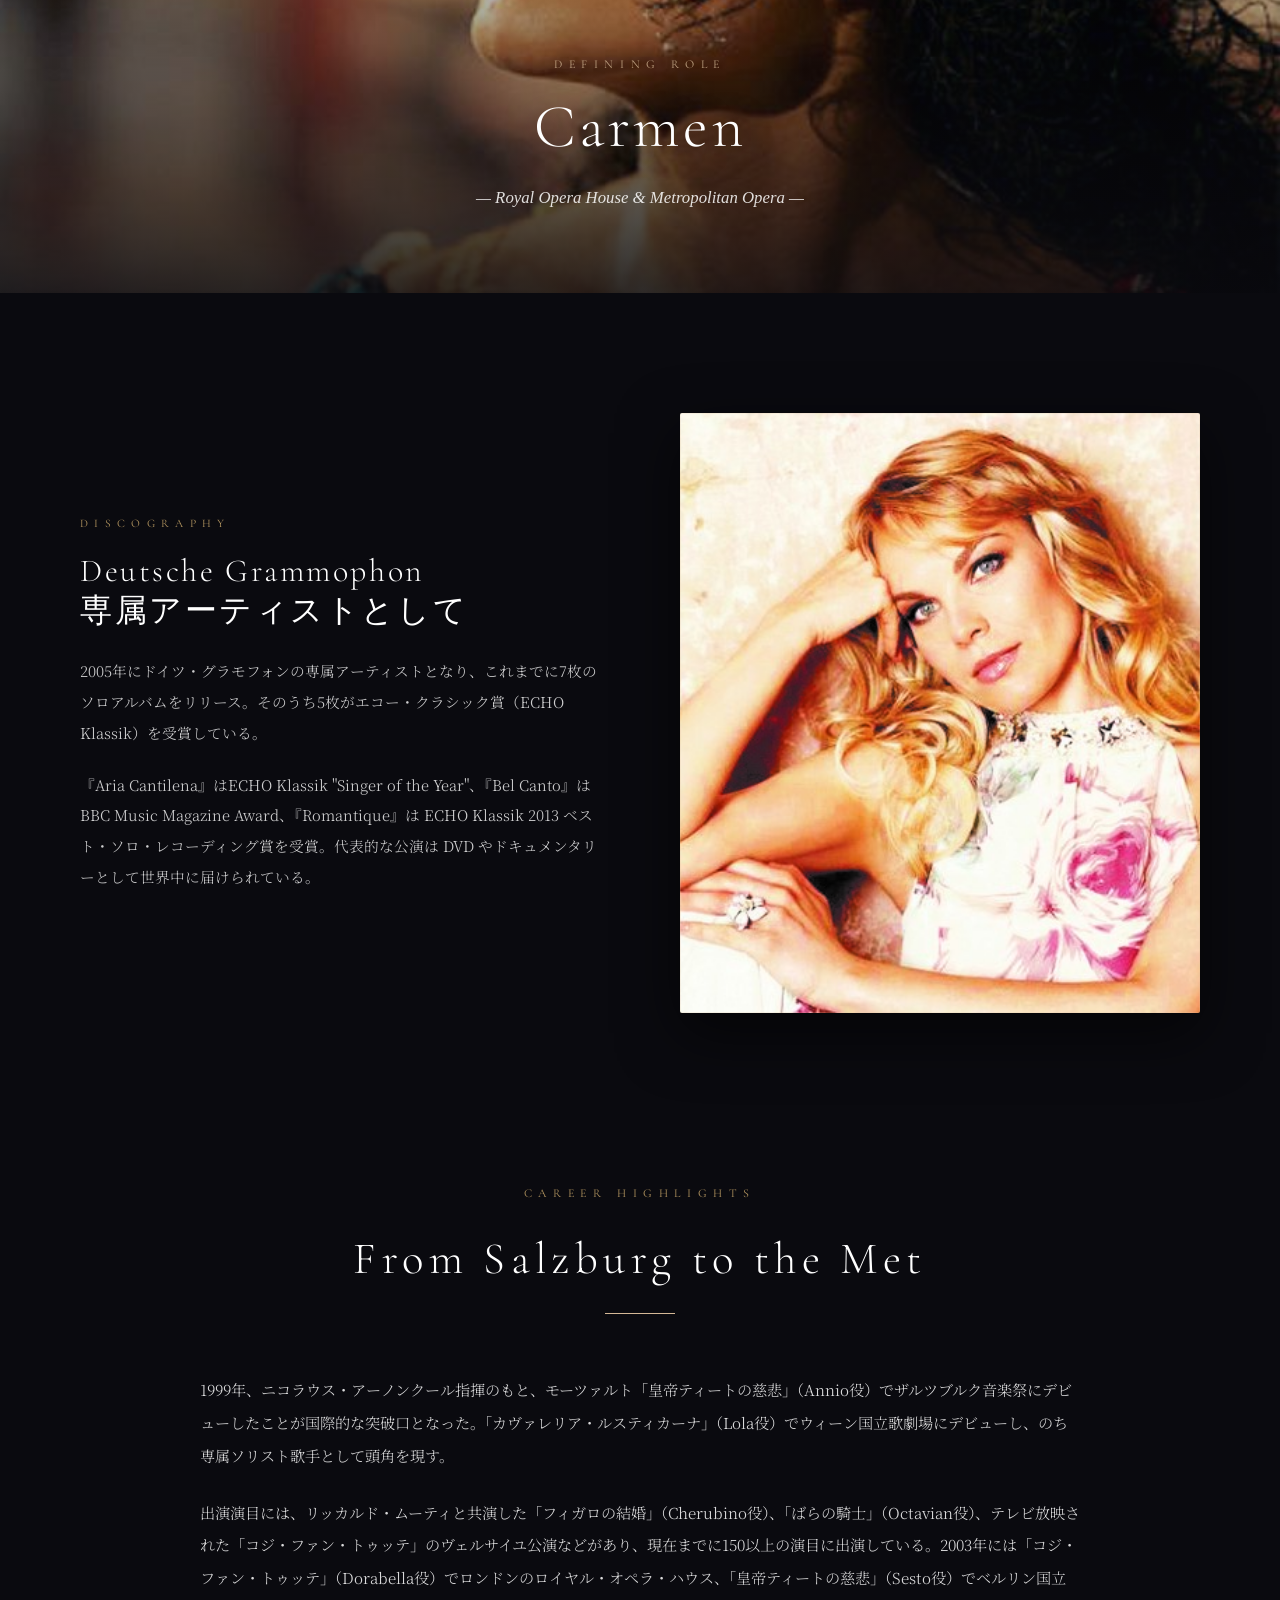
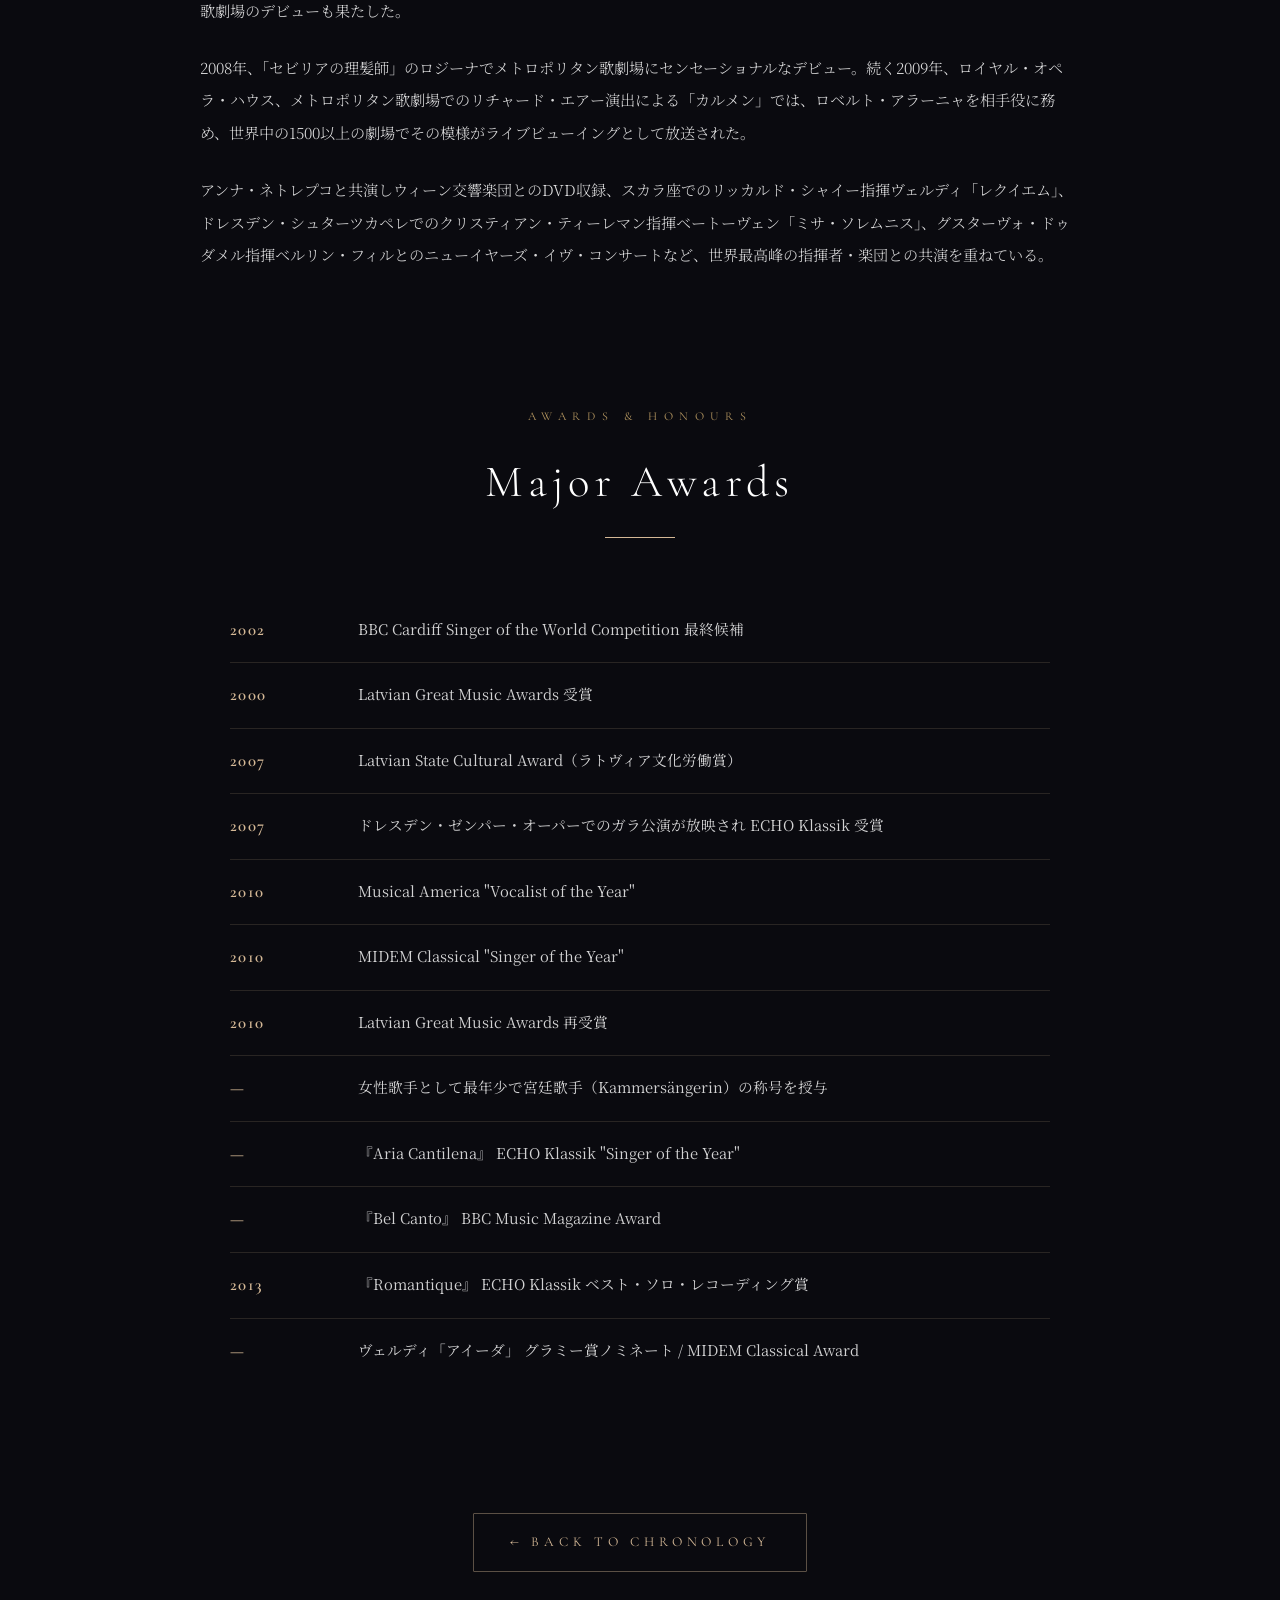
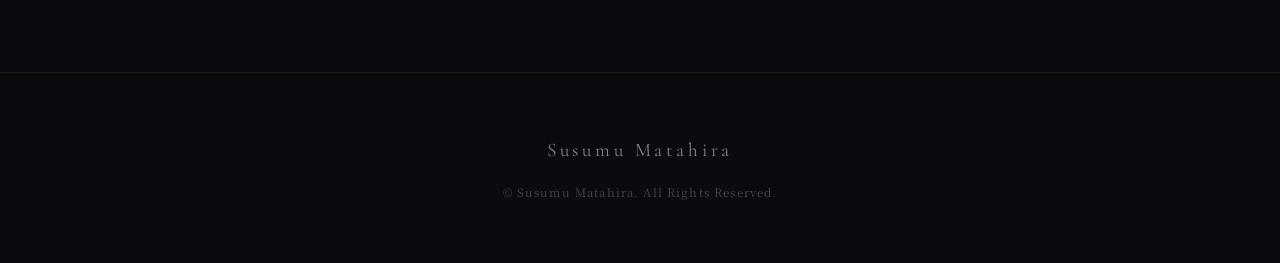
==== commit b3578d7e: "Redesign Garanca page with editorial layout and 4 portrait photos - Split-screen hero with elegant p" ====
--- a/garanca.html
+++ b/garanca.html
@@ -10,151 +10,286 @@
   <link href="https://fonts.googleapis.com/css2?family=Cormorant+Garamond:ital,wght@0,300;0,400;0,600;1,300&family=Noto+Serif+JP:wght@300;400;500;700&display=swap" rel="stylesheet">
   <link rel="stylesheet" href="css/style.css">
   <style>
+    /* ============ HERO ============ */
     .artist-hero {
       position: relative;
-      min-height: 70vh;
-      display: flex;
+      min-height: 100vh;
+      display: grid;
+      grid-template-columns: 1.05fr 1fr;
       align-items: center;
-      justify-content: center;
-      text-align: center;
+      gap: 0;
       background: #0a0a0f;
-      padding: 120px 40px 80px;
       overflow: hidden;
     }
-    .artist-hero::before {
+    .artist-hero-image {
+      position: relative;
+      height: 100vh;
+      min-height: 720px;
+      overflow: hidden;
+    }
+    .artist-hero-image img {
+      width: 100%;
+      height: 100%;
+      object-fit: cover;
+      object-position: center 20%;
+      filter: brightness(0.95) contrast(1.05);
+    }
+    .artist-hero-image::after {
       content: '';
       position: absolute;
       inset: 0;
-      background: radial-gradient(ellipse at 50% 40%, rgba(180, 150, 100, 0.1) 0%, transparent 70%);
-    }
-    .artist-hero-content {
+      background: linear-gradient(90deg, transparent 60%, #0a0a0f 100%),
+                  linear-gradient(to bottom, transparent 70%, rgba(10, 10, 15, 0.6));
+      pointer-events: none;
+    }
+    .artist-hero-text {
+      padding: 100px 80px 80px 60px;
       position: relative;
       z-index: 2;
-      max-width: 900px;
-    }
-    .artist-hero-portrait {
-      width: 220px;
-      height: 220px;
-      border-radius: 50%;
-      object-fit: cover;
-      border: 1px solid rgba(212, 184, 150, 0.3);
-      box-shadow: 0 12px 40px rgba(0, 0, 0, 0.5);
-      margin-bottom: 40px;
+    }
+    .artist-tag {
+      font-family: 'Cormorant Garamond', serif;
+      font-size: 0.85rem;
+      letter-spacing: 0.5em;
+      color: rgba(212, 184, 150, 0.7);
+      text-transform: uppercase;
+      margin-bottom: 30px;
     }
     .artist-name {
       font-family: 'Cormorant Garamond', serif;
-      font-size: clamp(2.5rem, 6vw, 4.5rem);
-      font-weight: 300;
-      letter-spacing: 0.15em;
+      font-size: clamp(3rem, 7vw, 6rem);
+      font-weight: 300;
+      letter-spacing: 0.08em;
       color: #fff;
-      line-height: 1.2;
+      line-height: 1.05;
     }
     .artist-name-jp {
-      font-size: 1rem;
-      color: rgba(212, 184, 150, 0.8);
-      margin-top: 18px;
-      letter-spacing: 0.3em;
-    }
-    .artist-tag {
-      font-family: 'Cormorant Garamond', serif;
-      font-size: 0.85rem;
-      letter-spacing: 0.4em;
-      color: rgba(212, 184, 150, 0.6);
+      font-size: 1.05rem;
+      color: rgba(212, 184, 150, 0.85);
+      margin-top: 24px;
+      letter-spacing: 0.35em;
+      font-weight: 300;
+    }
+    .artist-divider {
+      width: 70px;
+      height: 1px;
+      background: linear-gradient(to right, #d4b896, transparent);
+      margin: 45px 0;
+    }
+    .artist-tagline {
+      font-family: 'Cormorant Garamond', serif;
+      font-style: italic;
+      font-size: 1.15rem;
+      color: rgba(255, 255, 255, 0.78);
+      line-height: 1.7;
+      max-width: 460px;
+    }
+
+    /* ============ SECTION BASE ============ */
+    .artist-section {
+      max-width: 960px;
+      margin: 0 auto;
+      padding: 110px 40px;
+    }
+    .section-eyebrow {
+      display: block;
+      text-align: center;
+      font-family: 'Cormorant Garamond', serif;
+      font-size: 0.75rem;
+      letter-spacing: 0.55em;
       text-transform: uppercase;
-      margin-bottom: 25px;
-    }
-    .artist-divider {
-      width: 60px;
+      color: #b49660;
+      margin-bottom: 14px;
+    }
+    .section-headline {
+      font-family: 'Cormorant Garamond', serif;
+      font-weight: 300;
+      font-size: clamp(2rem, 3.5vw, 2.8rem);
+      letter-spacing: 0.12em;
+      color: #fff;
+      text-align: center;
+      margin-bottom: 14px;
+    }
+    .section-rule {
+      width: 70px;
       height: 1px;
       background: #d4b896;
-      margin: 35px auto 0;
-    }
-
-    .artist-section {
-      max-width: 900px;
+      margin: 0 auto 60px;
+    }
+    .artist-section p {
+      font-size: 0.95rem;
+      line-height: 2.15;
+      color: rgba(255, 255, 255, 0.85);
+      font-weight: 300;
+      margin-bottom: 1.6em;
+    }
+
+    /* ============ QUOTE BLOCK ============ */
+    .quote-block {
+      max-width: 820px;
+      margin: 70px auto;
+      padding: 50px 60px;
+      border: 1px solid rgba(212, 184, 150, 0.25);
+      background: linear-gradient(180deg, rgba(212, 184, 150, 0.05), rgba(212, 184, 150, 0.02));
+      position: relative;
+    }
+    .quote-block::before {
+      content: '"';
+      position: absolute;
+      top: -20px;
+      left: 30px;
+      font-family: 'Cormorant Garamond', serif;
+      font-size: 7rem;
+      color: #d4b896;
+      line-height: 1;
+      opacity: 0.5;
+    }
+    .quote-block p {
+      font-family: 'Cormorant Garamond', serif;
+      font-style: italic;
+      font-size: 1.1rem;
+      line-height: 1.95;
+      color: rgba(255, 255, 255, 0.9);
+      margin-bottom: 24px;
+    }
+    .quote-attr {
+      display: block;
+      font-style: normal;
+      font-family: 'Cormorant Garamond', serif;
+      font-size: 0.78rem;
+      letter-spacing: 0.4em;
+      color: #d4b896;
+      text-transform: uppercase;
+    }
+
+    /* ============ EDITORIAL DOUBLE ============ */
+    .editorial {
+      max-width: 1200px;
       margin: 0 auto;
-      padding: 80px 40px;
-    }
-    .artist-section h2 {
-      font-family: 'Cormorant Garamond', serif;
-      font-weight: 300;
-      font-size: 2rem;
-      letter-spacing: 0.15em;
-      color: #fff;
-      margin-bottom: 12px;
-      text-align: center;
-    }
-    .artist-section .label {
+      padding: 60px 40px;
+      display: grid;
+      grid-template-columns: 1fr 1fr;
+      gap: 80px;
+      align-items: center;
+    }
+    .editorial.reverse {
+      direction: rtl;
+    }
+    .editorial.reverse > * {
+      direction: ltr;
+    }
+    .editorial-image {
+      position: relative;
+      overflow: hidden;
+      border-radius: 2px;
+      box-shadow: 0 20px 60px rgba(0, 0, 0, 0.6);
+    }
+    .editorial-image img {
+      width: 100%;
+      height: 600px;
+      object-fit: cover;
       display: block;
-      text-align: center;
-      font-family: 'Cormorant Garamond', serif;
-      font-size: 0.75rem;
-      letter-spacing: 0.5em;
+      transition: transform 0.8s ease;
+    }
+    .editorial-image:hover img {
+      transform: scale(1.04);
+    }
+    .editorial-image::after {
+      content: '';
+      position: absolute;
+      inset: 0;
+      border: 1px solid rgba(212, 184, 150, 0.2);
+      pointer-events: none;
+    }
+    .editorial-text .eyebrow {
+      font-family: 'Cormorant Garamond', serif;
+      font-size: 0.72rem;
+      letter-spacing: 0.55em;
       text-transform: uppercase;
       color: #b49660;
-      margin-bottom: 12px;
-    }
-    .artist-section .divider {
-      width: 60px;
-      height: 1px;
-      background: #d4b896;
-      margin: 0 auto 50px;
-    }
-    .artist-section p {
-      font-size: 0.95rem;
+      margin-bottom: 18px;
+      display: block;
+    }
+    .editorial-text h3 {
+      font-family: 'Cormorant Garamond', serif;
+      font-weight: 300;
+      font-size: clamp(1.6rem, 2.5vw, 2.2rem);
+      letter-spacing: 0.08em;
+      color: #fff;
+      margin-bottom: 25px;
+      line-height: 1.25;
+    }
+    .editorial-text p {
+      font-size: 0.92rem;
       line-height: 2.1;
+      color: rgba(255, 255, 255, 0.8);
+      margin-bottom: 1.4em;
+      font-weight: 300;
+    }
+
+    /* ============ FEATURE BANNER ============ */
+    .feature-banner {
+      position: relative;
+      height: 80vh;
+      min-height: 600px;
+      max-height: 900px;
+      overflow: hidden;
+      margin: 60px 0;
+    }
+    .feature-banner img {
+      width: 100%;
+      height: 100%;
+      object-fit: cover;
+      object-position: center 30%;
+    }
+    .feature-banner::before {
+      content: '';
+      position: absolute;
+      inset: 0;
+      background: linear-gradient(180deg, rgba(10, 10, 15, 0.4) 0%, rgba(10, 10, 15, 0.2) 50%, rgba(10, 10, 15, 0.85) 100%);
+      z-index: 1;
+    }
+    .feature-banner-text {
+      position: absolute;
+      bottom: 80px;
+      left: 50%;
+      transform: translateX(-50%);
+      text-align: center;
+      z-index: 2;
+      max-width: 800px;
+      padding: 0 30px;
+    }
+    .feature-banner-text .eyebrow {
+      display: block;
+      font-family: 'Cormorant Garamond', serif;
+      font-size: 0.75rem;
+      letter-spacing: 0.55em;
+      text-transform: uppercase;
+      color: rgba(212, 184, 150, 0.85);
+      margin-bottom: 18px;
+    }
+    .feature-banner-text h3 {
+      font-family: 'Cormorant Garamond', serif;
+      font-weight: 300;
+      font-size: clamp(2.4rem, 5vw, 3.8rem);
+      letter-spacing: 0.06em;
+      color: #fff;
+      line-height: 1.1;
+      text-shadow: 0 2px 30px rgba(0, 0, 0, 0.6);
+    }
+    .feature-banner-text .subtitle {
+      font-family: 'Cormorant Garamond', serif;
+      font-style: italic;
+      font-size: 1.05rem;
       color: rgba(255, 255, 255, 0.85);
-      font-weight: 300;
-      margin-bottom: 1.5em;
-    }
-    .quote-block {
-      max-width: 780px;
-      margin: 50px auto;
-      padding: 40px 50px;
-      border-left: 2px solid #d4b896;
-      background: rgba(212, 184, 150, 0.04);
-      font-style: italic;
-      color: rgba(255, 255, 255, 0.85);
-      font-size: 1rem;
-      line-height: 2.1;
-    }
-    .quote-attr {
-      display: block;
-      margin-top: 18px;
-      font-style: normal;
-      font-size: 0.8rem;
-      letter-spacing: 0.2em;
-      color: #d4b896;
-      text-transform: uppercase;
-    }
-
-    .artist-gallery {
-      display: grid;
-      grid-template-columns: repeat(auto-fill, minmax(220px, 1fr));
-      gap: 16px;
-      max-width: 1100px;
-      margin: 0 auto;
-      padding: 0 40px 80px;
-    }
-    .artist-gallery img {
-      width: 100%;
-      height: 280px;
-      object-fit: cover;
-      border-radius: 4px;
-      box-shadow: 0 6px 24px rgba(0, 0, 0, 0.4);
-      filter: grayscale(15%);
-      transition: transform 0.4s, filter 0.4s;
-      cursor: pointer;
-    }
-    .artist-gallery img:hover {
-      transform: scale(1.03);
-      filter: grayscale(0%);
-    }
-
+      margin-top: 22px;
+    }
+
+    /* ============ ACHIEVEMENTS ============ */
     .achievements {
       max-width: 900px;
       margin: 0 auto;
-      padding: 0 40px 80px;
+      padding: 0 40px 100px;
     }
     .achievements ul {
       list-style: none;
@@ -162,78 +297,119 @@
       margin: 0;
     }
     .achievements li {
-      padding: 16px 0;
+      padding: 18px 0;
       border-top: 1px solid rgba(212, 184, 150, 0.15);
       font-size: 0.92rem;
       line-height: 1.7;
-      color: rgba(255, 255, 255, 0.8);
+      color: rgba(255, 255, 255, 0.82);
       display: grid;
-      grid-template-columns: 90px 1fr;
-      gap: 24px;
+      grid-template-columns: 100px 1fr;
+      gap: 28px;
+      transition: border-color 0.3s, padding 0.3s;
     }
     .achievements li:first-child {
       border-top: none;
     }
+    .achievements li:hover {
+      border-top-color: #d4b896;
+    }
     .achievements .year {
       font-family: 'Cormorant Garamond', serif;
-      font-size: 1rem;
+      font-size: 1.05rem;
       font-weight: 600;
       color: #d4b896;
-      letter-spacing: 0.05em;
-    }
-
+      letter-spacing: 0.08em;
+    }
+
+    /* ============ BACK LINK ============ */
     .back-link {
       display: inline-block;
-      margin: 40px auto 80px;
-      padding: 14px 30px;
+      margin: 30px auto 100px;
+      padding: 16px 36px;
       font-family: 'Cormorant Garamond', serif;
       font-size: 0.85rem;
-      letter-spacing: 0.3em;
+      letter-spacing: 0.35em;
       text-transform: uppercase;
       color: #d4b896;
       border: 1px solid rgba(212, 184, 150, 0.4);
-      border-radius: 2px;
-      transition: background 0.3s, color 0.3s;
+      border-radius: 1px;
+      transition: background 0.4s, color 0.4s, letter-spacing 0.4s;
     }
     .back-link:hover {
-      background: rgba(212, 184, 150, 0.1);
+      background: rgba(212, 184, 150, 0.12);
       color: #fff;
+      letter-spacing: 0.4em;
     }
     .back-link-wrap {
       text-align: center;
     }
 
-    @media screen and (max-width: 768px) {
+    /* ============ RESPONSIVE ============ */
+    @media screen and (max-width: 900px) {
       .artist-hero {
-        padding: 100px 20px 60px;
-      }
-      .artist-hero-portrait {
-        width: 150px;
-        height: 150px;
-        margin-bottom: 30px;
-      }
+        grid-template-columns: 1fr;
+        min-height: auto;
+      }
+      .artist-hero-image {
+        height: 60vh;
+        min-height: 420px;
+      }
+      .artist-hero-image::after {
+        background: linear-gradient(180deg, transparent 60%, #0a0a0f 100%);
+      }
+      .artist-hero-text {
+        padding: 60px 30px 80px;
+        text-align: center;
+      }
+      .artist-divider {
+        margin: 35px auto;
+      }
+      .artist-tagline {
+        margin: 0 auto;
+      }
+
       .artist-section {
-        padding: 60px 20px;
+        padding: 70px 24px;
       }
       .quote-block {
-        padding: 28px 24px;
-        margin: 30px auto;
-        font-size: 0.9rem;
-      }
-      .artist-gallery {
-        grid-template-columns: repeat(auto-fill, minmax(140px, 1fr));
-        gap: 10px;
-        padding: 0 20px 60px;
-      }
-      .artist-gallery img {
-        height: 200px;
-      }
+        padding: 40px 30px;
+        margin: 40px auto;
+      }
+      .quote-block::before {
+        font-size: 5rem;
+        top: -10px;
+        left: 15px;
+      }
+
+      .editorial {
+        grid-template-columns: 1fr;
+        gap: 40px;
+        padding: 40px 24px;
+      }
+      .editorial.reverse {
+        direction: ltr;
+      }
+      .editorial-image img {
+        height: 420px;
+      }
+      .editorial.reverse .editorial-image {
+        order: -1;
+      }
+
+      .feature-banner {
+        height: 60vh;
+        min-height: 400px;
+      }
+      .feature-banner-text {
+        bottom: 50px;
+      }
+
       .achievements {
-        padding: 0 20px 60px;
+        padding: 0 24px 70px;
       }
       .achievements li {
-        grid-template-columns: 70px 1fr;
-        gap: 16px;
+        grid-template-columns: 80px 1fr;
+        gap: 18px;
         font-size: 0.85rem;
       }
     }
@@ -250,102 +426,108 @@
   <a href="index.html#programs">Programs</a>
 </nav>
 
-<!-- Hero -->
+<!-- ============ HERO ============ -->
 <section class="artist-hero">
-  <div class="artist-hero-content">
-    <img src="images/works/garanca.jpg" alt="Elīna Garanča" class="artist-hero-portrait">
+  <div class="artist-hero-image">
+    <img src="images/garanca/garanca-portrait.jpg" alt="Elīna Garanča">
+  </div>
+  <div class="artist-hero-text">
     <div class="artist-tag">Mezzo-Soprano</div>
-    <h1 class="artist-name">Elīna Garanča</h1>
+    <h1 class="artist-name">Elīna<br>Garanča</h1>
     <div class="artist-name-jp">エリーナ・ガランチャ</div>
     <div class="artist-divider"></div>
+    <div class="artist-tagline">
+      現代オペラ界の頂点に君臨する、<br>
+      ラトヴィアが誇るメゾ・ソプラノ。
+    </div>
   </div>
 </section>
 
-<!-- Intro -->
+<!-- ============ INTRO ============ -->
 <section class="artist-section">
-  <span class="label">Profile</span>
-  <h2>現代オペラ界の頂点</h2>
-  <div class="divider"></div>
-
-  <p>現代オペラ界の頂点に君臨するエリーナ・ガランチャ。日本でも絶大なファンが多く、オペラファンの間で彼女を知らない人はいないだろう。音楽紙『GRAND OPERA』（音楽之友社）のオペラ歌手投票では、日本でも馴染みのアンネ・ゾフィー・フォン・オッター、チェチーリア・バルトーリといった歌手を押さえ堂々の1位を獲得しており、その人気と実力は証明されている。</p>
+  <span class="section-eyebrow">Profile</span>
+  <h2 class="section-headline">A Voice at the Pinnacle</h2>
+  <div class="section-rule"></div>
+
+  <p>現代オペラ界の頂点に君臨するエリーナ・ガランチャ。日本でも絶大なファンを持ち、オペラファンの間で彼女を知らない人はいないだろう。音楽紙『GRAND OPERA』（音楽之友社）のオペラ歌手投票では、アンネ・ゾフィー・フォン・オッター、チェチーリア・バルトーリといった世界的歌手を押さえ堂々の１位を獲得しており、その人気と実力は揺るぎないものとなっている。</p>
 
   <div class="quote-block">
-    音楽界が常に新しい才能、アーティストを送り出していくことというのはなんと素晴らしいことだろう。その中で、特別なのがラトヴィア人のメゾ・ソプラノ歌手エリーナ・ガランチャである。彼女はオペラの舞台、コンサート・ホールではすでに重要な位置を占めている。彼女は非常に才能があり、優れたヴォーカル技術を持ち、自分の才能を伸ばすための正しいレパートリーを選んでいる。これは彼女の輝かしい将来を保証するものであろう。
+    <p>音楽界が常に新しい才能、アーティストを送り出していくということはなんと素晴らしいことだろう。その中で、特別なのがラトヴィア人のメゾ・ソプラノ歌手エリーナ・ガランチャである。彼女はオペラの舞台、コンサート・ホールではすでに重要な位置を占めている。彼女は非常に才能があり、優れたヴォーカル技術を持ち、自分の才能を伸ばすための正しいレパートリーを選んでいる。これは彼女の輝かしい将来を保証するものであろう。</p>
     <span class="quote-attr">— Boris Inson</span>
   </div>
 
-  <p>過去20年以上にわたってオペラ界のスターの一人として頂点で活躍を続けるエリーナ・ガランチャの偉業を達成できた歌手は、他にはほとんどないだろう。ラトヴィア生まれのメゾソプラノが演じる象徴的な主役は常に称賛されている。</p>
-
-  <p>彼女は、演じるそれぞれの役との深いつながりを築くものを感じ、勉強する。特別な感覚と情熱的な声から、圧倒的な存在感、魅惑的なカリスマで完璧なバランスを作る素晴らしいアーティストである。</p>
-
-  <p>彼女は世界的に有名なオペラハウス（メトロポリタン歌劇場、ロイヤル・オペラ・ハウス、ウィーン国立歌劇場、ベルリン国立歌劇場）などで、定期的に代表的な演目の主演を演じる。女性歌手として最年少で宮廷歌手（Kammersängerin）の称号を授与された。</p>
+  <p>過去20年以上にわたってオペラ界のスターとして頂点で活躍を続けるエリーナ・ガランチャの偉業を達成できた歌手は、他にはほとんどいないだろう。ラトヴィア生まれのメゾ・ソプラノが演じる象徴的な主役は常に世界中で称賛されている。</p>
 </section>
 
-<!-- Gallery -->
-<section>
-  <div class="artist-gallery">
-    <img src="images/works/garanca.jpg" alt="Elīna Garanča Portrait">
-    <img src="https://upload.wikimedia.org/wikipedia/commons/thumb/0/0c/Elina_Garanca_2018.jpg/640px-Elina_Garanca_2018.jpg" alt="Elīna Garanča" onerror="this.style.display='none'">
-    <img src="https://upload.wikimedia.org/wikipedia/commons/thumb/5/55/Elina_Garanca_-_Cesk%C3%BD_Krumlov_2007.jpg/640px-Elina_Garanca_-_Cesk%C3%BD_Krumlov_2007.jpg" alt="Elīna Garanča Český Krumlov 2007" onerror="this.style.display='none'">
-    <img src="https://upload.wikimedia.org/wikipedia/commons/thumb/1/14/Elina_Garanca_Salzburg_2010.jpg/640px-Elina_Garanca_Salzburg_2010.jpg" alt="Elīna Garanča Salzburg" onerror="this.style.display='none'">
-  </div>
+<!-- ============ EDITORIAL: GREEN DRESS ============ -->
+<div class="editorial">
+  <div class="editorial-image">
+    <img src="images/garanca/garanca-green-dress.jpg" alt="Elīna Garanča in emerald gown">
+  </div>
+  <div class="editorial-text">
+    <span class="eyebrow">Stage Presence</span>
+    <h3>圧倒的な存在感<br>魅惑的なカリスマ</h3>
+    <p>彼女は、演じるそれぞれの役との深いつながりを築くものを感じ、自らの中に深く刻み込む。特別な感覚と情熱的な声から、圧倒的な存在感、魅惑的なカリスマで完璧なバランスを作り上げる、まさに稀有なアーティストである。</p>
+    <p>世界的に有名なオペラハウス — メトロポリタン歌劇場、ロイヤル・オペラ・ハウス、ウィーン国立歌劇場、ベルリン国立歌劇場 — で代表的な演目の主演を演じ、女性歌手として最年少で宮廷歌手（Kammersängerin）の称号を授与された。</p>
+  </div>
+</div>
+
+<!-- ============ FEATURE BANNER: CARMEN ============ -->
+<div class="feature-banner">
+  <img src="images/garanca/garanca-carmen.jpg" alt="Carmen at Royal Opera & Met">
+  <div class="feature-banner-text">
+    <span class="eyebrow">Defining Role</span>
+    <h3>Carmen</h3>
+    <div class="subtitle">— Royal Opera House &amp; Metropolitan Opera —</div>
+  </div>
+</div>
+
+<!-- ============ EDITORIAL: FLORAL ============ -->
+<div class="editorial reverse">
+  <div class="editorial-image">
+    <img src="images/garanca/garanca-floral.jpg" alt="Elīna Garanča portrait">
+  </div>
+  <div class="editorial-text">
+    <span class="eyebrow">Discography</span>
+    <h3>Deutsche Grammophon<br>専属アーティストとして</h3>
+    <p>2005年にドイツ・グラモフォンの専属アーティストとなり、これまでに7枚のソロアルバムをリリース。そのうち5枚がエコー・クラシック賞（ECHO Klassik）を受賞している。</p>
+    <p>『Aria Cantilena』はECHO Klassik "Singer of the Year"、『Bel Canto』は BBC Music Magazine Award、『Romantique』は ECHO Klassik 2013 ベスト・ソロ・レコーディング賞を受賞。代表的な公演は DVD やドキュメンタリーとして世界中に届けられている。</p>
+  </div>
+</div>
+
+<!-- ============ CAREER ============ -->
+<section class="artist-section">
+  <span class="section-eyebrow">Career Highlights</span>
+  <h2 class="section-headline">From Salzburg to the Met</h2>
+  <div class="section-rule"></div>
+
+  <p>1999年、ニコラウス・アーノンクール指揮のもと、モーツァルト「皇帝ティートの慈悲」（Annio役）でザルツブルク音楽祭にデビューしたことが国際的な突破口となった。「カヴァレリア・ルスティカーナ」（Lola役）でウィーン国立歌劇場にデビューし、のち専属ソリスト歌手として頭角を現す。</p>
+
+  <p>出演演目には、リッカルド・ムーティと共演した「フィガロの結婚」（Cherubino役）、「ばらの騎士」（Octavian役）、テレビ放映された「コジ・ファン・トゥッテ」のヴェルサイユ公演などがあり、現在までに150以上の演目に出演している。2003年には「コジ・ファン・トゥッテ」（Dorabella役）でロンドンのロイヤル・オペラ・ハウス、「皇帝ティートの慈悲」（Sesto役）でベルリン国立歌劇場のデビューも果たした。</p>
+
+  <p>2008年、「セビリアの理髪師」のロジーナでメトロポリタン歌劇場にセンセーショナルなデビュー。続く2009年、ロイヤル・オペラ・ハウス、メトロポリタン歌劇場でのリチャード・エアー演出による「カルメン」では、ロベルト・アラーニャを相手役に務め、世界中の1500以上の劇場でその模様がライブビューイングとして放送された。</p>
+
+  <p>アンナ・ネトレプコと共演しウィーン交響楽団とのDVD収録、スカラ座でのリッカルド・シャイー指揮ヴェルディ「レクイエム」、ドレスデン・シュターツカペレでのクリスティアン・ティーレマン指揮ベートーヴェン「ミサ・ソレムニス」、グスターヴォ・ドゥダメル指揮ベルリン・フィルとのニューイヤーズ・イヴ・コンサートなど、世界最高峰の指揮者・楽団との共演を重ねている。</p>
 </section>
 
-<!-- Recordings & Career -->
-<section class="artist-section">
-  <span class="label">Career &amp; Recordings</span>
-  <h2>Discography &amp; Career</h2>
-  <div class="divider"></div>
-
-  <p>2005年にドイツ・グラモフォンの専属アーティストとなり、これまでに7枚のソロアルバムをリリース。そのうち5枚はヨーロッパのグラミー賞ともいわれるエコー・クラシック賞（ECHO Klassik）を受賞している。代表的な公演はDVDなど様々なディスコグラフィーとしても発表されている。</p>
-
-  <p>それぞれのオペラやコンサートで活躍する一方、『Primadonna on Rollerskates』（2002）など数多くのドキュメンタリーやトークショーにも出演。オーストリアの Ecowin Verlag から彼女の伝記が出版されている。</p>
-
-  <p>1999年にニコラウス・アーノンクール指揮のもと、モーツァルト「皇帝ティートの慈悲」（Annio役）でザルツブルク音楽祭にデビューしたことが国際的な突破口となった。「カヴァレリア・ルスティカーナ」（Lola役）でウィーン国立歌劇場にデビューし、のち専属ソリスト歌手として頭角を現した。バルカン系のドラマティックな役で群を抜く存在になる以前は、モーツァルト作品を多く歌っていた。</p>
-
-  <p>出演演目には、リッカルド・ムーティと共演した「フィガロの結婚」（Cherubino役）、「ばらの騎士」（Octavian役）、テレビ放映された「コジ・ファン・トゥッテ」のヴェルサイユ公演（Cherubino役）などがあり、現在までに150以上の演目に出演している。</p>
-
-  <p>2003年には「コジ・ファン・トゥッテ」（Dorabella役）でロンドンのロイヤル・オペラ・ハウス、「皇帝ティートの慈悲」（Sesto役）でベルリン国立歌劇場のデビューも果たした。</p>
-
-  <p>2008年には「セビリアの理髪師」のロジーナを歌い、メトロポリタン歌劇場でセンセーショナルなデビューを飾った。</p>
-
-  <p>2009年、ロイヤル・オペラ・ハウス、メトロポリタン歌劇場でのリチャード・エアー演出による「カルメン」では、ロベルト・アラーニャの相手役を務め、彼女の代表的なパフォーマンスとして世界中の1500以上の劇場でその模様がライブビューイングとして放映された。</p>
-
-  <p>その他にも、メトロポリタン歌劇場で出演したモーツァルト作曲「皇帝ティートの慈悲」もメトロポリタン・ライブビューイング・シリーズに加えられ、これらの作品はPBS TVの「メトロポリタン歌劇場グレートコンサート」として放映された。PBSの「グレートコンサート」シリーズ40周年記念番組では、ジュリー・アンドリュース、アイザック・スターンら世界的なスターたちと共に特別コンサートに選ばれている。</p>
-
-  <p>世界的なソプラノスター、アンナ・ネトレプコと共演し、ファビオ・ルイージ指揮ウィーン交響楽団の演奏でドリーブ作曲「ラクメ」よりエア「カチンタ」を収録。ウィーン国立歌劇場でのドニゼッティ作曲「アンナ・ボレーナ」の公演はテレビ放映され、後にDVD化された。</p>
-
-  <p>このアンナ・ネトレプコとのペアでバーデン＝バーデン祝祭劇場のオペラガラ・コンサートにも出演。ドイツのテレビ局では二百五十万人もの視聴者にライブ中継され、DVD化もされた。</p>
-
-  <p>その他の特別なレコーディングとしては、スカラ座でのリッカルド・シャイー指揮、ヴェルディ作曲「レクイエム」、ドレスデン・シュターツカペレでのクリスティアン・ティーレマン指揮、ベートーヴェン作曲「ミサ・ソレムニス」、グスターヴォ・ドゥダメル指揮ベルリン・フィルハーモニー管弦楽団との共演でのニューイヤーズ・イヴ・コンサートなどがある。</p>
-
-  <p>これまでの7枚のソロアルバムの最初の作品『Aria Cantilena』はECHO Klassik Music の "Singer of the Year" を受賞、『Bel Canto』では BBC Music Magazine Award を受賞、『Romantique』は ECHO Klassik 2013 のベスト・ソロ・レコーディング賞を受賞している。</p>
-
-  <p>2014/2015年シーズンは、アルバム『Meditation』のリリースから始まった。彼女とアラーニャはメトロポリタンでの「カルメン」の主役を歌い、続く「カルメン」でスカラ座でのデビューも果たした。</p>
-
-  <p>シュトラウスの「ばらの騎士」のためにウィーンとベルリンに戻り、「カヴァレリア・ルスティカーナ」では、ヨナス・カウフマンとパートナーを組んだ。ミラノにてリッカルド・シャイー指揮のヴェルディ作曲「レクイエム」のソリストとして「プリマドンナ・チーム」に参加し、ザルツブルクへと戻った。</p>
-
-  <p>カーネギー・ホールでジェームズ・レヴァインの指揮でマーラーの作品を歌い、カレル・マーク・チチョンとのヨーロッパ・ツアーも引き受けた。同シーズンに行ったカーネギー・ホールとスカラ座でのリサイタルのほか、ヨナス・カウフマンと再び組み、ロンドン、ハンブルク、ウィーン、ザルツブルクでリサイタルを行った。サマーシーズンでは人気の高い「Elīna Garanča and Friends」コンサートをオーストリアで行い、ザルツブルク音楽祭ではマスネ「ウェルテル」（Charlotte役）に出演している。</p>
-</section>
-
-<!-- Awards -->
+<!-- ============ AWARDS ============ -->
 <section class="achievements">
-  <span class="label" style="display:block;text-align:center;font-family:'Cormorant Garamond',serif;font-size:0.75rem;letter-spacing:0.5em;text-transform:uppercase;color:#b49660;margin-bottom:12px;">Awards</span>
-  <h2 style="font-family:'Cormorant Garamond',serif;font-weight:300;font-size:2rem;letter-spacing:0.15em;color:#fff;text-align:center;margin-bottom:12px;">Major Awards</h2>
-  <div style="width:60px;height:1px;background:#d4b896;margin:0 auto 50px;"></div>
+  <span class="section-eyebrow">Awards &amp; Honours</span>
+  <h2 class="section-headline">Major Awards</h2>
+  <div class="section-rule"></div>
   <ul>
-    <li><span class="year">2002</span><span>BBC Cardiff Singers of the World Competition 最終候補</span></li>
+    <li><span class="year">2002</span><span>BBC Cardiff Singer of the World Competition 最終候補</span></li>
     <li><span class="year">2000</span><span>Latvian Great Music Awards 受賞</span></li>
     <li><span class="year">2007</span><span>Latvian State Cultural Award（ラトヴィア文化労働賞）</span></li>
-    <li><span class="year">2007</span><span>ドレスデン・ゼンパー・オーパーでのガラ公演の模様が放映され ECHO Klassik 受賞</span></li>
+    <li><span class="year">2007</span><span>ドレスデン・ゼンパー・オーパーでのガラ公演が放映され ECHO Klassik 受賞</span></li>
     <li><span class="year">2010</span><span>Musical America "Vocalist of the Year"</span></li>
     <li><span class="year">2010</span><span>MIDEM Classical "Singer of the Year"</span></li>
     <li><span class="year">2010</span><span>Latvian Great Music Awards 再受賞</span></li>
     <li><span class="year">—</span><span>女性歌手として最年少で宮廷歌手（Kammersängerin）の称号を授与</span></li>
-    <li><span class="year">—</span><span>『Aria Cantilena』ECHO Klassik "Singer of the Year"</span></li>
-    <li><span class="year">—</span><span>『Bel Canto』BBC Music Magazine Award</span></li>
-    <li><span class="year">2013</span><span>『Romantique』ECHO Klassik ベスト・ソロ・レコーディング賞</span></li>
-    <li><span class="year">—</span><span>ヴェルディ「アイーダ」グラミー賞ノミネート / MIDEM Classical Award 受賞</span></li>
+    <li><span class="year">—</span><span>『Aria Cantilena』 ECHO Klassik "Singer of the Year"</span></li>
+    <li><span class="year">—</span><span>『Bel Canto』 BBC Music Magazine Award</span></li>
+    <li><span class="year">2013</span><span>『Romantique』 ECHO Klassik ベスト・ソロ・レコーディング賞</span></li>
+    <li><span class="year">—</span><span>ヴェルディ「アイーダ」 グラミー賞ノミネート / MIDEM Classical Award</span></li>
   </ul>
 </section>
 
@@ -365,7 +547,8 @@
 <script>
 const lightbox = document.getElementById('lightbox');
 const lightboxImg = document.getElementById('lightbox-img');
-document.querySelectorAll('.artist-gallery img, .artist-hero-portrait').forEach(img => {
+document.querySelectorAll('.editorial-image img, .feature-banner img, .artist-hero-image img').forEach(img => {
+  img.style.cursor = 'pointer';
   img.addEventListener('click', () => {
     lightboxImg.src = img.src;
     lightbox.classList.add('active');
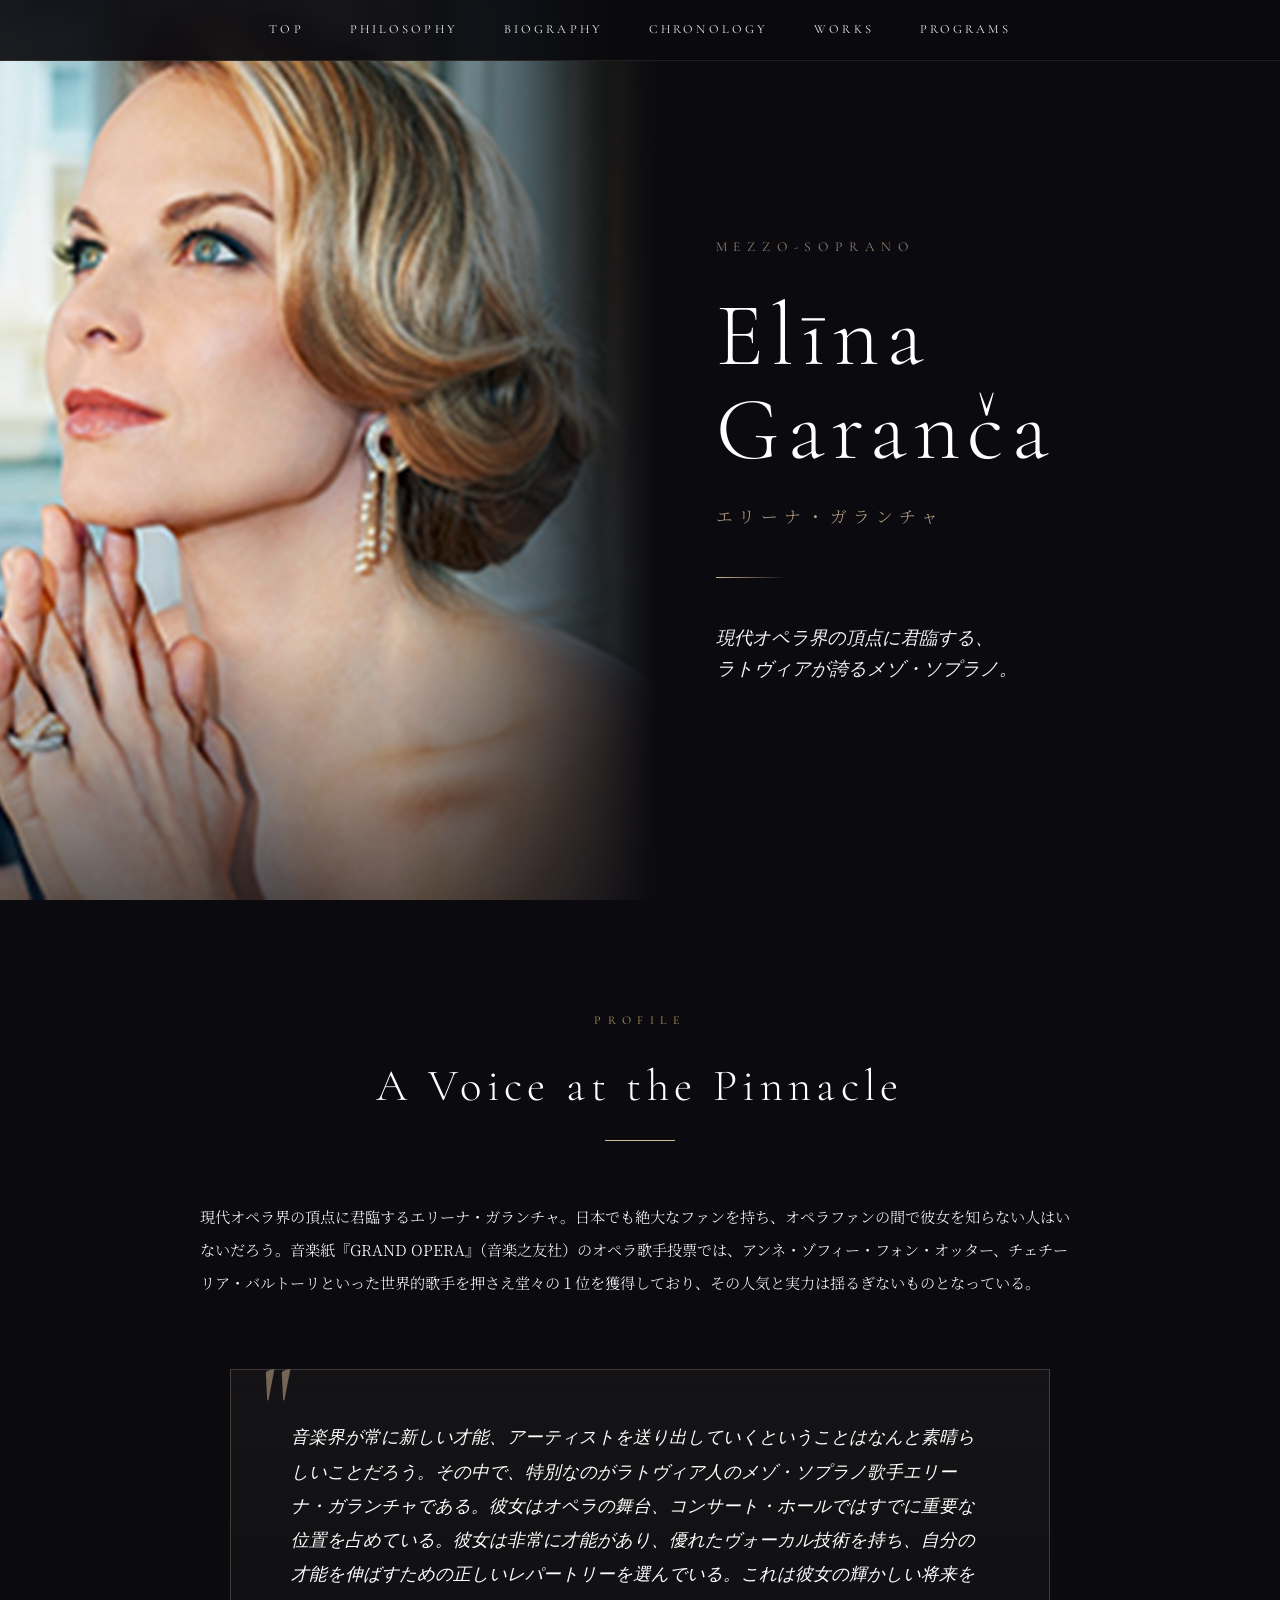
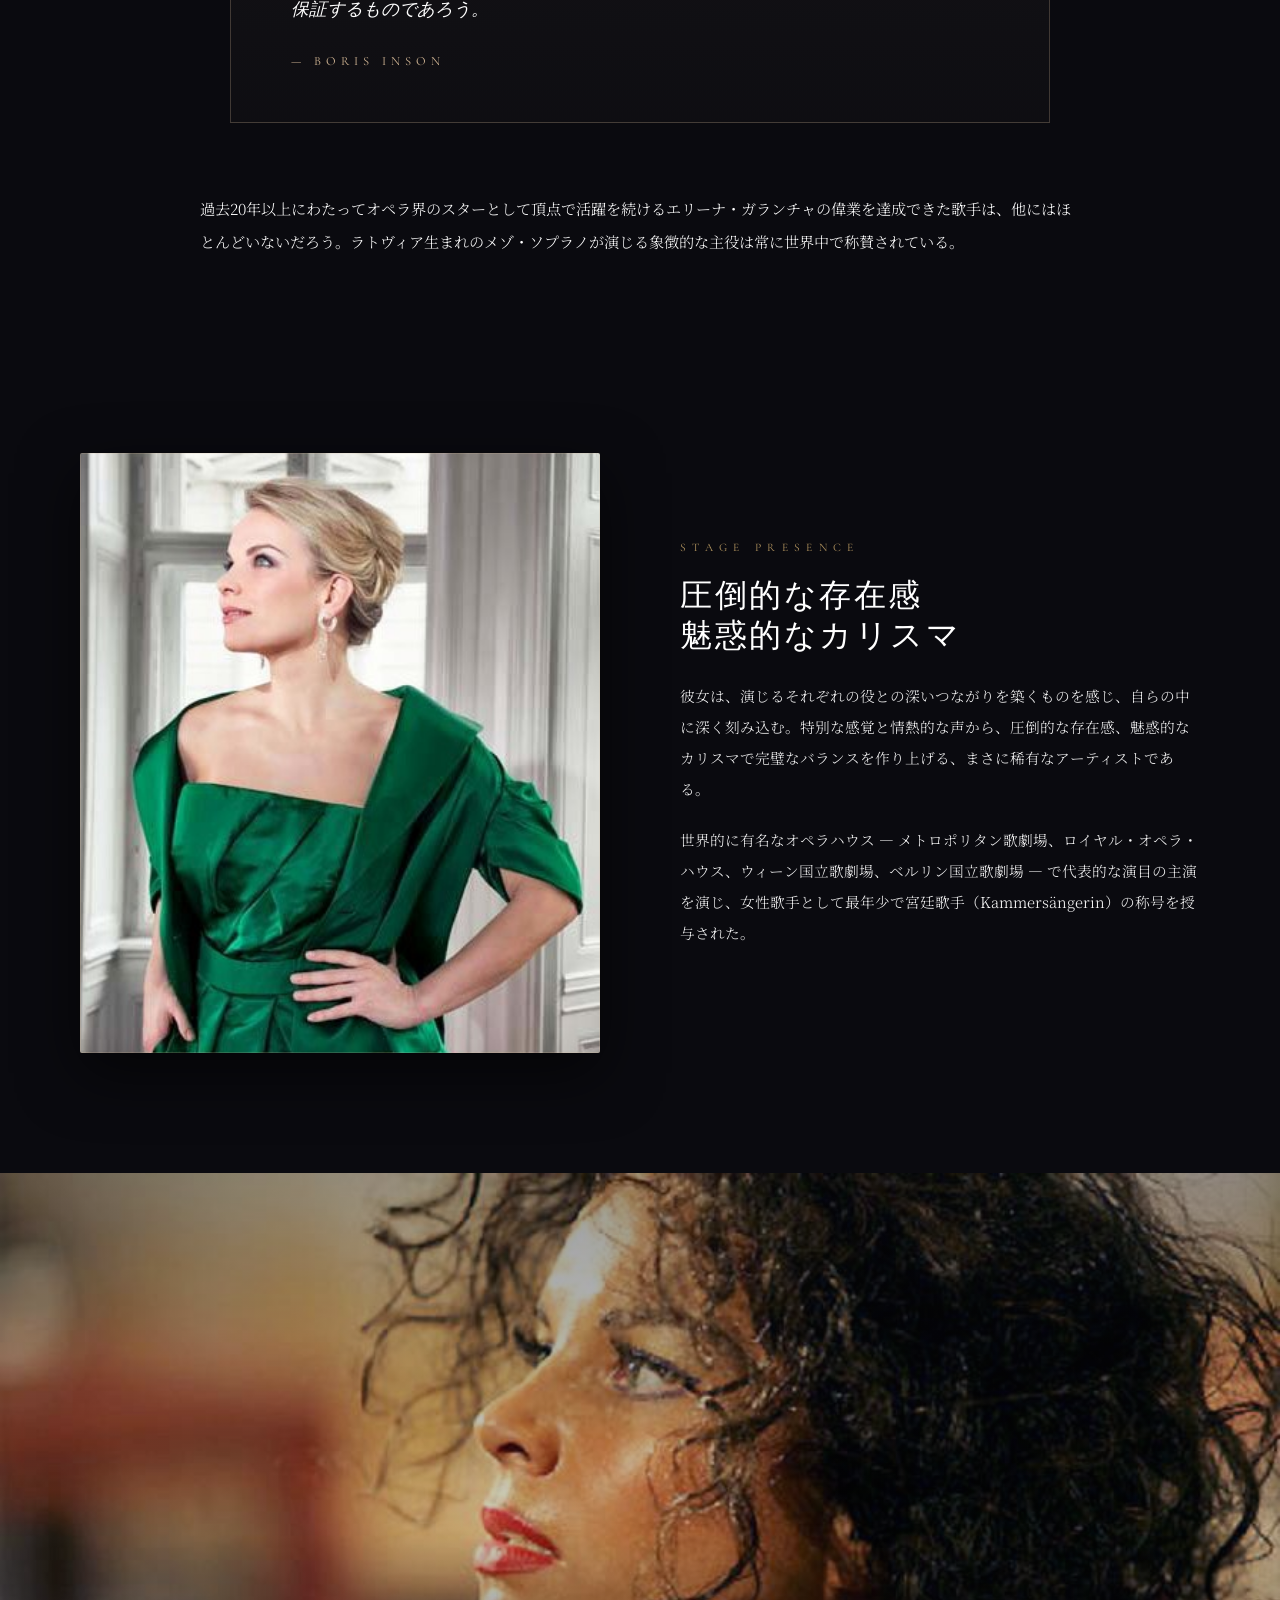
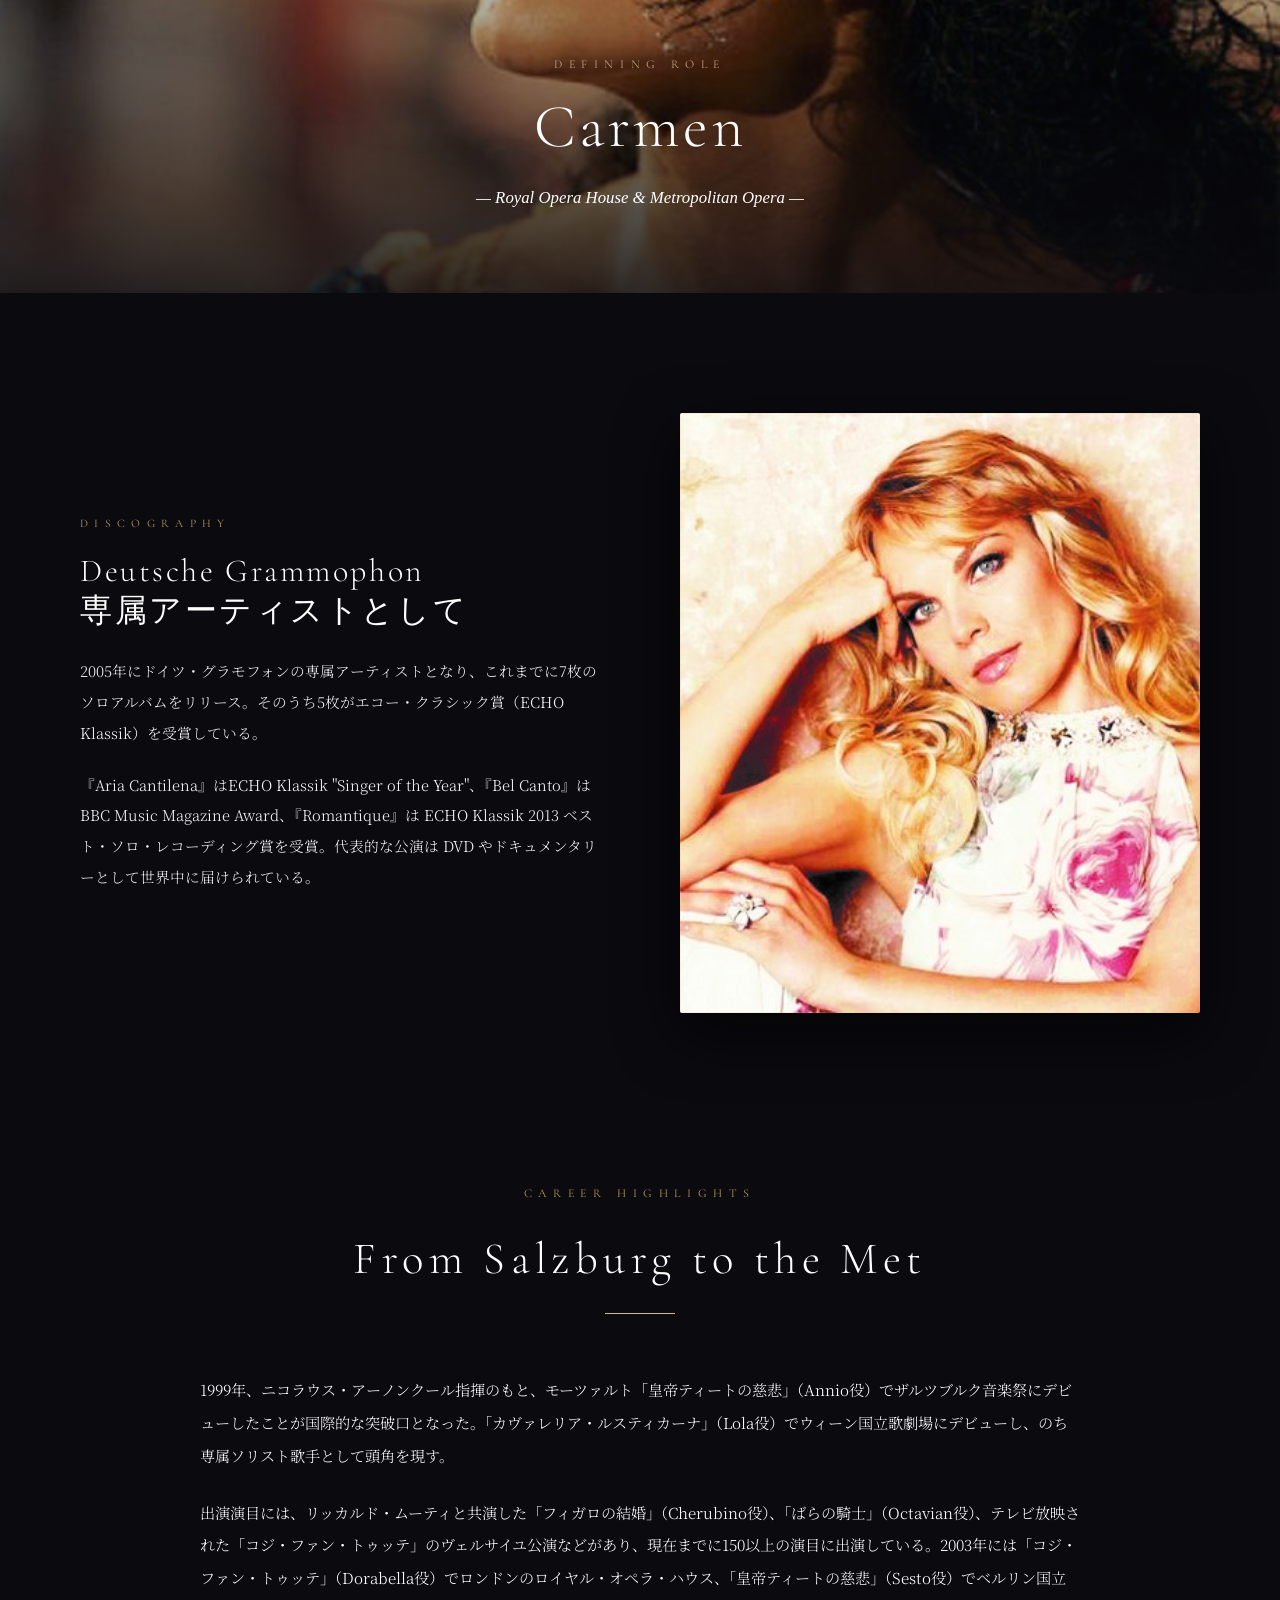
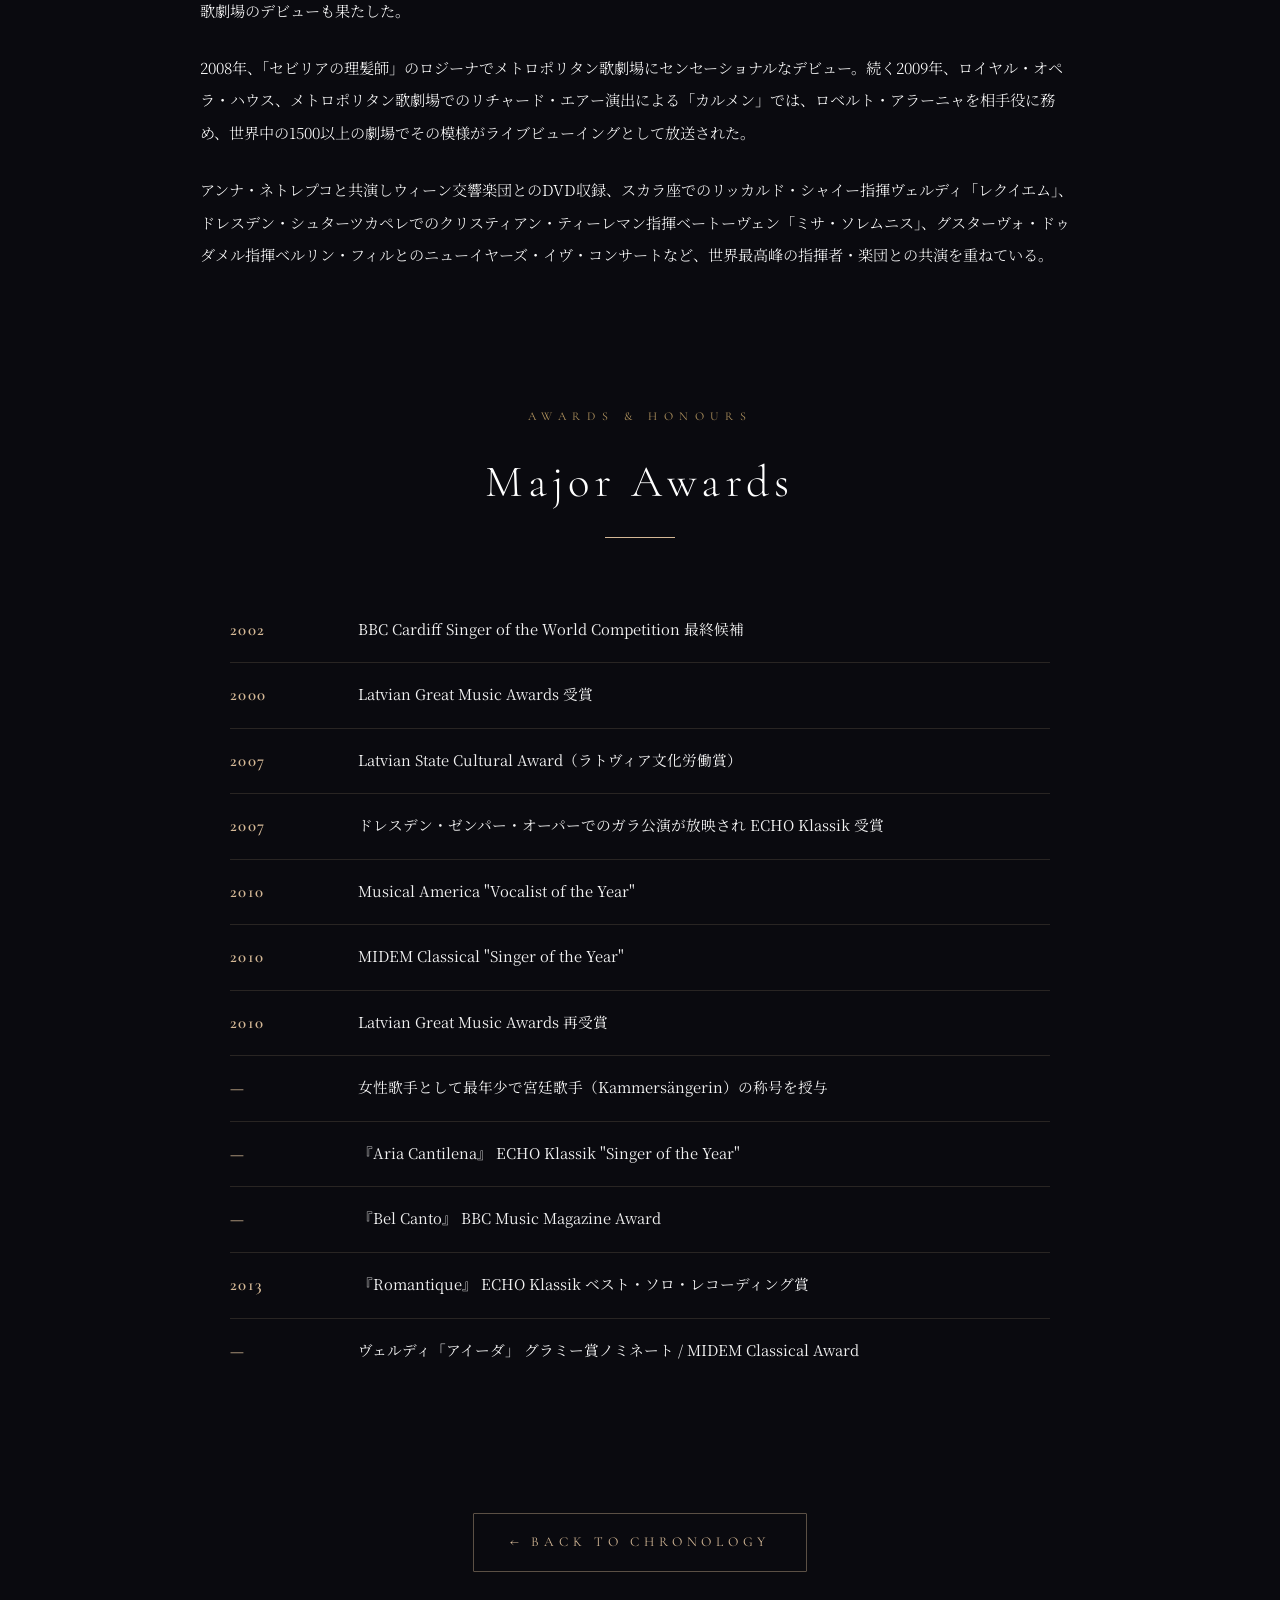
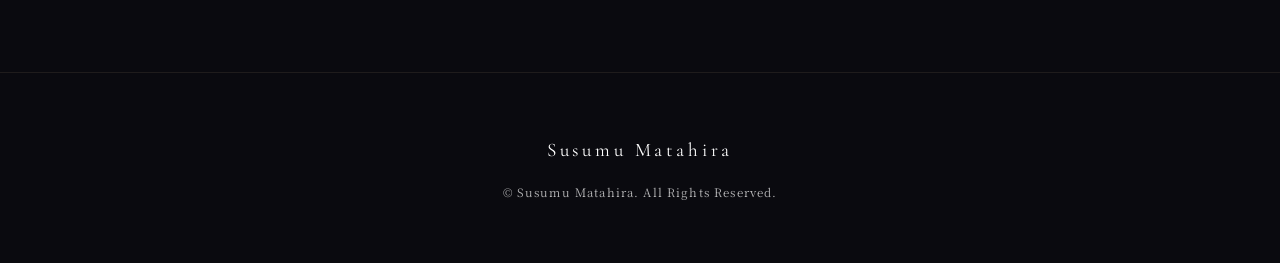
==== commit a676f136: "Brighten white-knockout text site-wide Switch primary text from off-white #e8e4df to pure #fff, rais" ====
--- a/garanca.html
+++ b/garanca.html
@@ -80,7 +80,7 @@
       font-family: 'Cormorant Garamond', serif;
       font-style: italic;
       font-size: 1.15rem;
-      color: rgba(255, 255, 255, 0.78);
+      color: rgba(255, 255, 255, 0.95);
       line-height: 1.7;
       max-width: 460px;
     }
@@ -119,7 +119,7 @@
     .artist-section p {
       font-size: 0.95rem;
       line-height: 2.15;
-      color: rgba(255, 255, 255, 0.85);
+      color: #fff;
       font-weight: 300;
       margin-bottom: 1.6em;
     }
@@ -149,7 +149,7 @@
       font-style: italic;
       font-size: 1.1rem;
       line-height: 1.95;
-      color: rgba(255, 255, 255, 0.9);
+      color: #fff;
       margin-bottom: 24px;
     }
     .quote-attr {
@@ -222,7 +222,7 @@
     .editorial-text p {
       font-size: 0.92rem;
       line-height: 2.1;
-      color: rgba(255, 255, 255, 0.8);
+      color: rgba(255, 255, 255, 0.95);
       margin-bottom: 1.4em;
       font-weight: 300;
     }
@@ -281,7 +281,7 @@
       font-family: 'Cormorant Garamond', serif;
       font-style: italic;
       font-size: 1.05rem;
-      color: rgba(255, 255, 255, 0.85);
+      color: #fff;
       margin-top: 22px;
     }
 
@@ -301,7 +301,7 @@
       border-top: 1px solid rgba(212, 184, 150, 0.15);
       font-size: 0.92rem;
       line-height: 1.7;
-      color: rgba(255, 255, 255, 0.82);
+      color: rgba(255, 255, 255, 0.95);
       display: grid;
       grid-template-columns: 100px 1fr;
       gap: 28px;
--- a/css/style.css
+++ b/css/style.css
@@ -17,7 +17,7 @@
 
 body {
   font-family: 'Noto Serif JP', 'Yu Mincho', 'Hiragino Mincho ProN', serif;
-  color: #e8e4df;
+  color: #fff;
   background: #0a0a0f;
   line-height: 1.8;
   overflow-x: hidden;
@@ -60,7 +60,7 @@
   font-size: 0.78rem;
   letter-spacing: 0.25em;
   text-transform: uppercase;
-  color: rgba(255, 255, 255, 0.6);
+  color: rgba(255, 255, 255, 0.92);
   transition: color 0.3s, border-bottom-color 0.3s;
   border-bottom: 2px solid transparent;
 }
@@ -86,11 +86,43 @@
   overflow: hidden;
 }
 
+.hero-tile-bg {
+  position: absolute;
+  inset: 0;
+  display: grid;
+  grid-template-columns: repeat(auto-fill, minmax(140px, 1fr));
+  grid-auto-rows: 140px;
+  gap: 4px;
+  z-index: 0;
+  pointer-events: none;
+  overflow: hidden;
+}
+
+@media screen and (max-width: 768px) {
+  .hero-tile-bg {
+    grid-template-columns: repeat(auto-fill, minmax(72px, 1fr));
+    grid-auto-rows: 72px;
+    gap: 2px;
+  }
+}
+
+.hero-tile-bg img {
+  width: 100%;
+  height: 100%;
+  object-fit: cover;
+  display: block;
+  filter: grayscale(10%) brightness(1);
+  opacity: 0.95;
+}
+
 .hero::before {
   content: '';
   position: absolute;
   inset: 0;
-  background: radial-gradient(ellipse at 50% 40%, rgba(180, 150, 100, 0.08) 0%, transparent 70%);
+  z-index: 1;
+  background:
+    radial-gradient(ellipse 55% 45% at 50% 50%, rgba(10, 10, 15, 0.92) 0%, rgba(10, 10, 15, 0.7) 40%, rgba(10, 10, 15, 0.15) 75%, transparent 100%);
+  pointer-events: none;
 }
 
 .hero-content {
@@ -100,9 +132,9 @@
 
 .hero-label {
   font-family: 'Cormorant Garamond', serif;
-  font-size: 0.8rem;
+  font-size: 0.85rem;
   letter-spacing: 0.5em;
-  color: rgba(212, 184, 150, 0.6);
+  color: #fff;
   margin-bottom: 30px;
   text-transform: uppercase;
 }
@@ -128,7 +160,7 @@
 
 .hero-sub {
   font-size: 0.85rem;
-  color: rgba(255, 255, 255, 0.35);
+  color: rgba(255, 255, 255, 0.75);
   margin-top: 15px;
   letter-spacing: 0.15em;
 }
@@ -149,12 +181,12 @@
 
 .section-dark {
   background: #0a0a0f;
-  color: #e8e4df;
+  color: #fff;
 }
 
 .section-accent {
   background: #14141b;
-  color: #e8e4df;
+  color: #fff;
 }
 
 .section-inner {
@@ -210,7 +242,7 @@
   font-size: clamp(1rem, 1.8vw, 1.25rem);
   font-weight: 400;
   line-height: 2.4;
-  color: rgba(255, 255, 255, 0.85);
+  color: #fff;
   letter-spacing: 0.08em;
 }
 
@@ -265,7 +297,7 @@
 .bio-name-en {
   font-family: 'Cormorant Garamond', serif;
   font-size: 0.78rem;
-  color: rgba(255, 255, 255, 0.5);
+  color: rgba(255, 255, 255, 0.85);
   letter-spacing: 0.08em;
   margin-top: 4px;
 }
@@ -281,7 +313,7 @@
 .bio-text {
   font-size: 0.92rem;
   line-height: 2.2;
-  color: rgba(255, 255, 255, 0.85);
+  color: #fff;
   font-weight: 300;
 }
 
@@ -292,7 +324,7 @@
 .bio-text-en {
   font-size: 0.85rem;
   line-height: 1.9;
-  color: rgba(255, 255, 255, 0.55);
+  color: rgba(255, 255, 255, 0.9);
   margin-top: 40px;
   padding-top: 40px;
   border-top: 1px solid rgba(212, 184, 150, 0.2);
@@ -333,7 +365,7 @@
 .book-info-text {
   font-size: 0.85rem;
   line-height: 1.8;
-  color: rgba(255, 255, 255, 0.65);
+  color: rgba(255, 255, 255, 0.92);
 }
 
 .book-list {
@@ -374,11 +406,11 @@
 }
 
 .book-list-title {
-  color: rgba(255, 255, 255, 0.85);
+  color: #fff;
 }
 
 .book-list-meta {
-  color: rgba(255, 255, 255, 0.45);
+  color: rgba(255, 255, 255, 0.75);
   font-size: 0.8rem;
 }
 
@@ -485,7 +517,7 @@
 .timeline-artist {
   font-size: 0.9rem;
   font-weight: 500;
-  color: #e8e4df;
+  color: #fff;
   letter-spacing: 0.03em;
 }
 
@@ -512,7 +544,7 @@
 
 .timeline-venue {
   font-size: 0.78rem;
-  color: rgba(255, 255, 255, 0.4);
+  color: rgba(255, 255, 255, 0.8);
   margin-top: 3px;
 }
 
@@ -591,7 +623,7 @@
 .work-item-label {
   padding: 10px 8px;
   font-size: 0.7rem;
-  color: rgba(255, 255, 255, 0.7);
+  color: #fff;
   text-align: center;
   letter-spacing: 0.03em;
   line-height: 1.4;
@@ -660,12 +692,12 @@
   font-family: 'Cormorant Garamond', serif;
   font-size: 1.2rem;
   letter-spacing: 0.2em;
-  color: rgba(255, 255, 255, 0.5);
+  color: #fff;
 }
 
 .footer-copy {
   font-size: 0.72rem;
-  color: rgba(255, 255, 255, 0.25);
+  color: rgba(255, 255, 255, 0.7);
   margin-top: 15px;
   letter-spacing: 0.1em;
 }
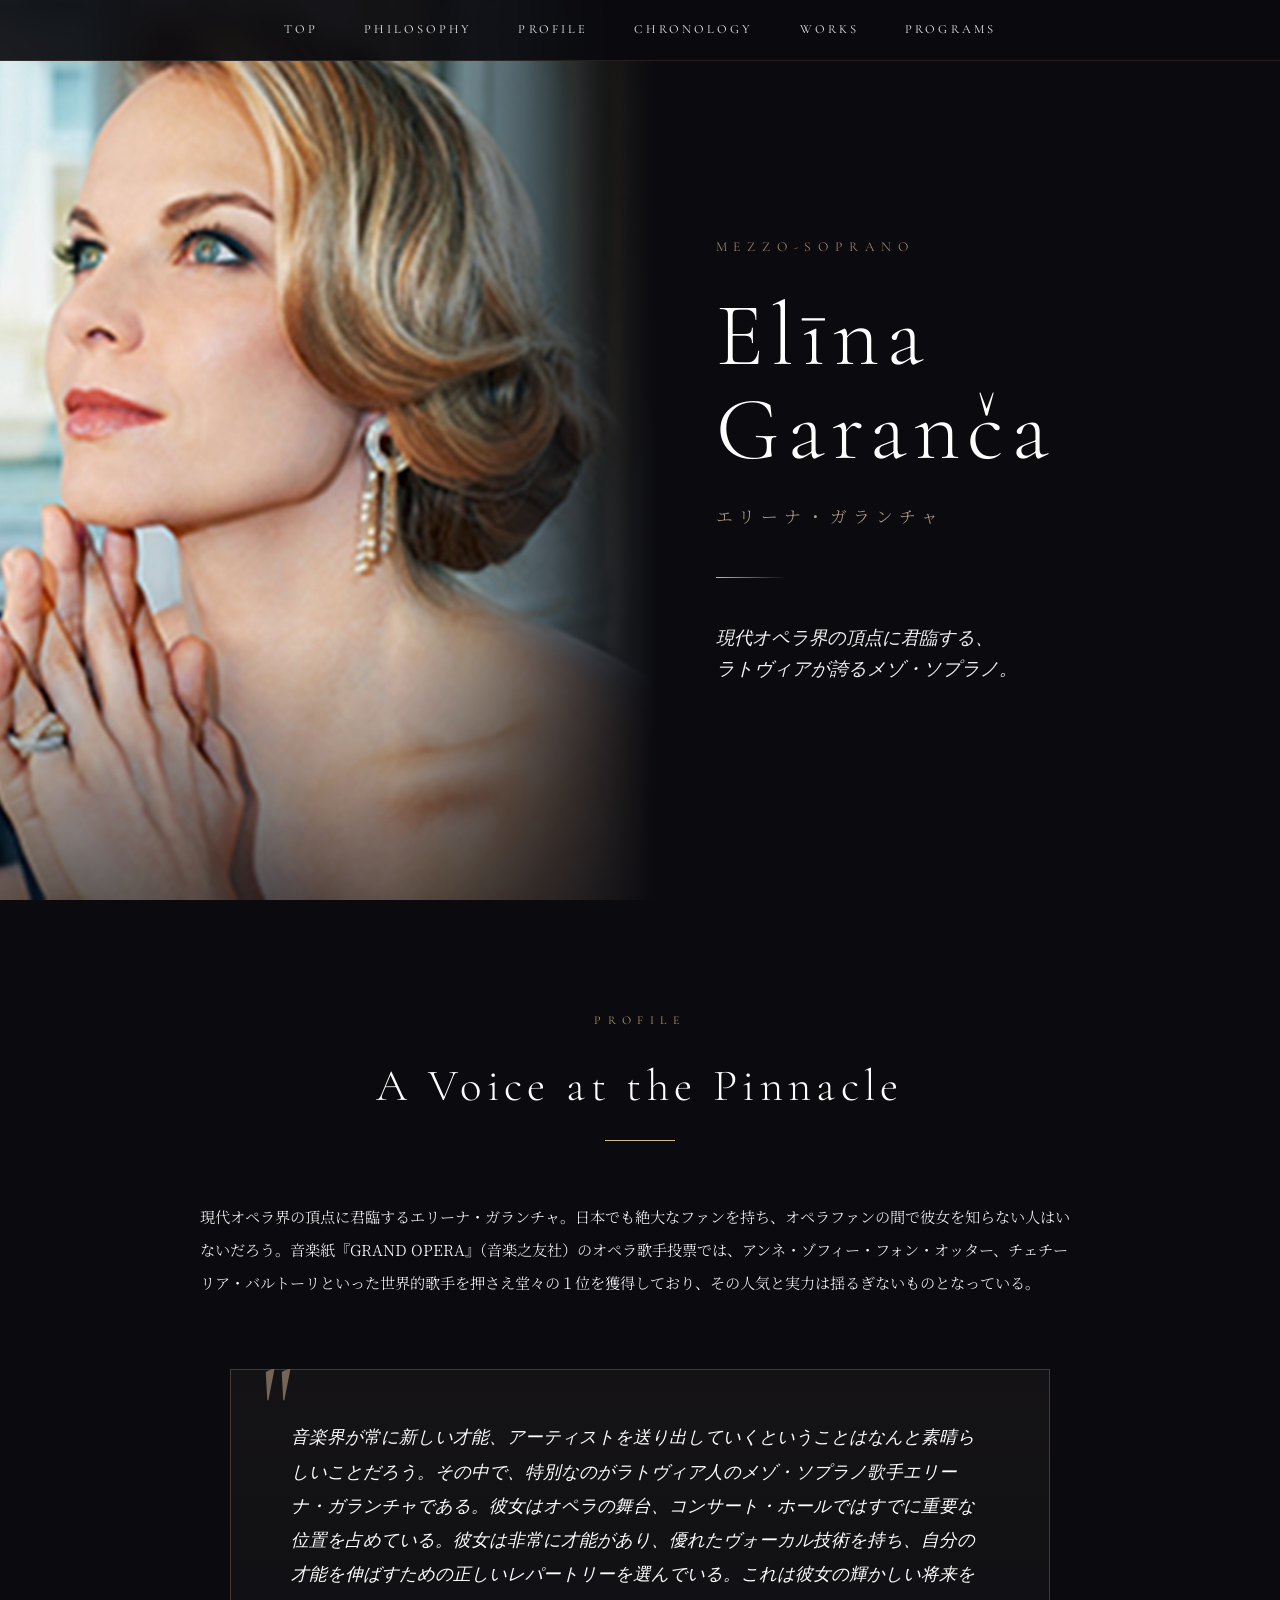
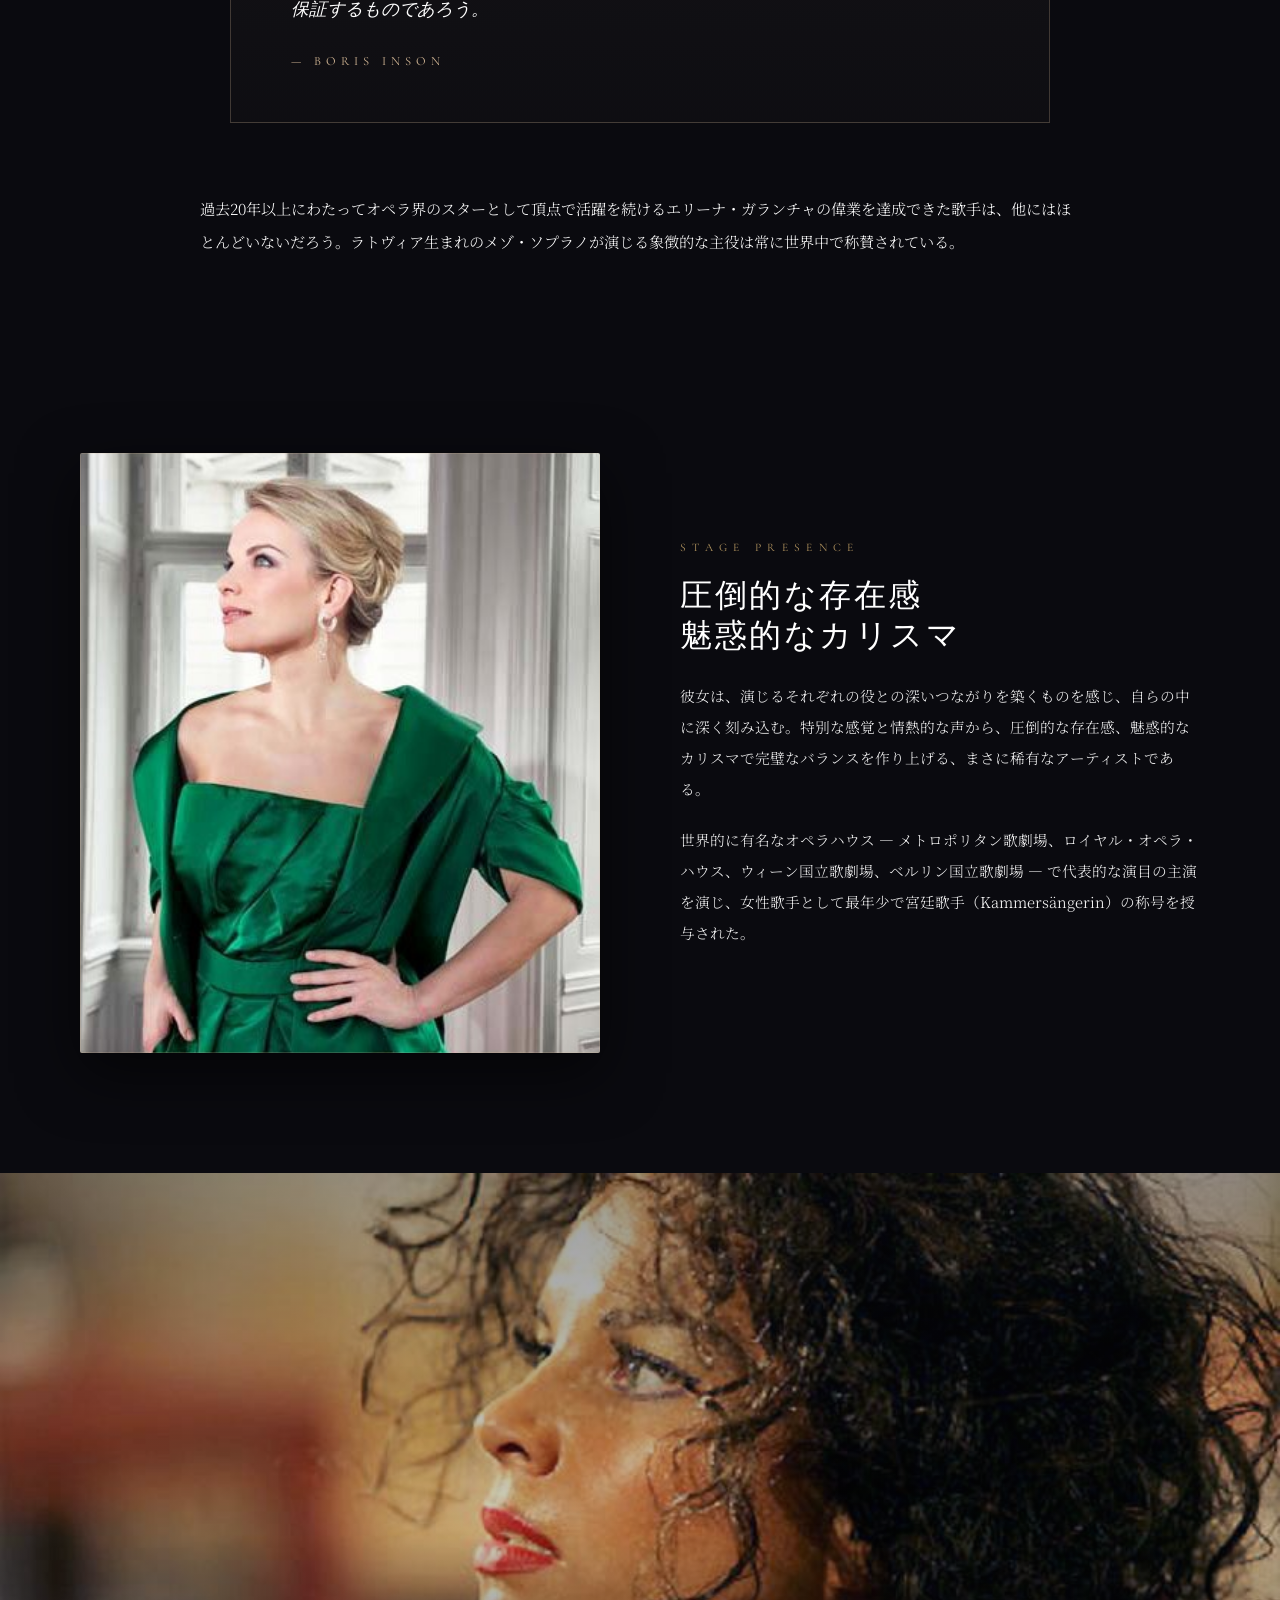
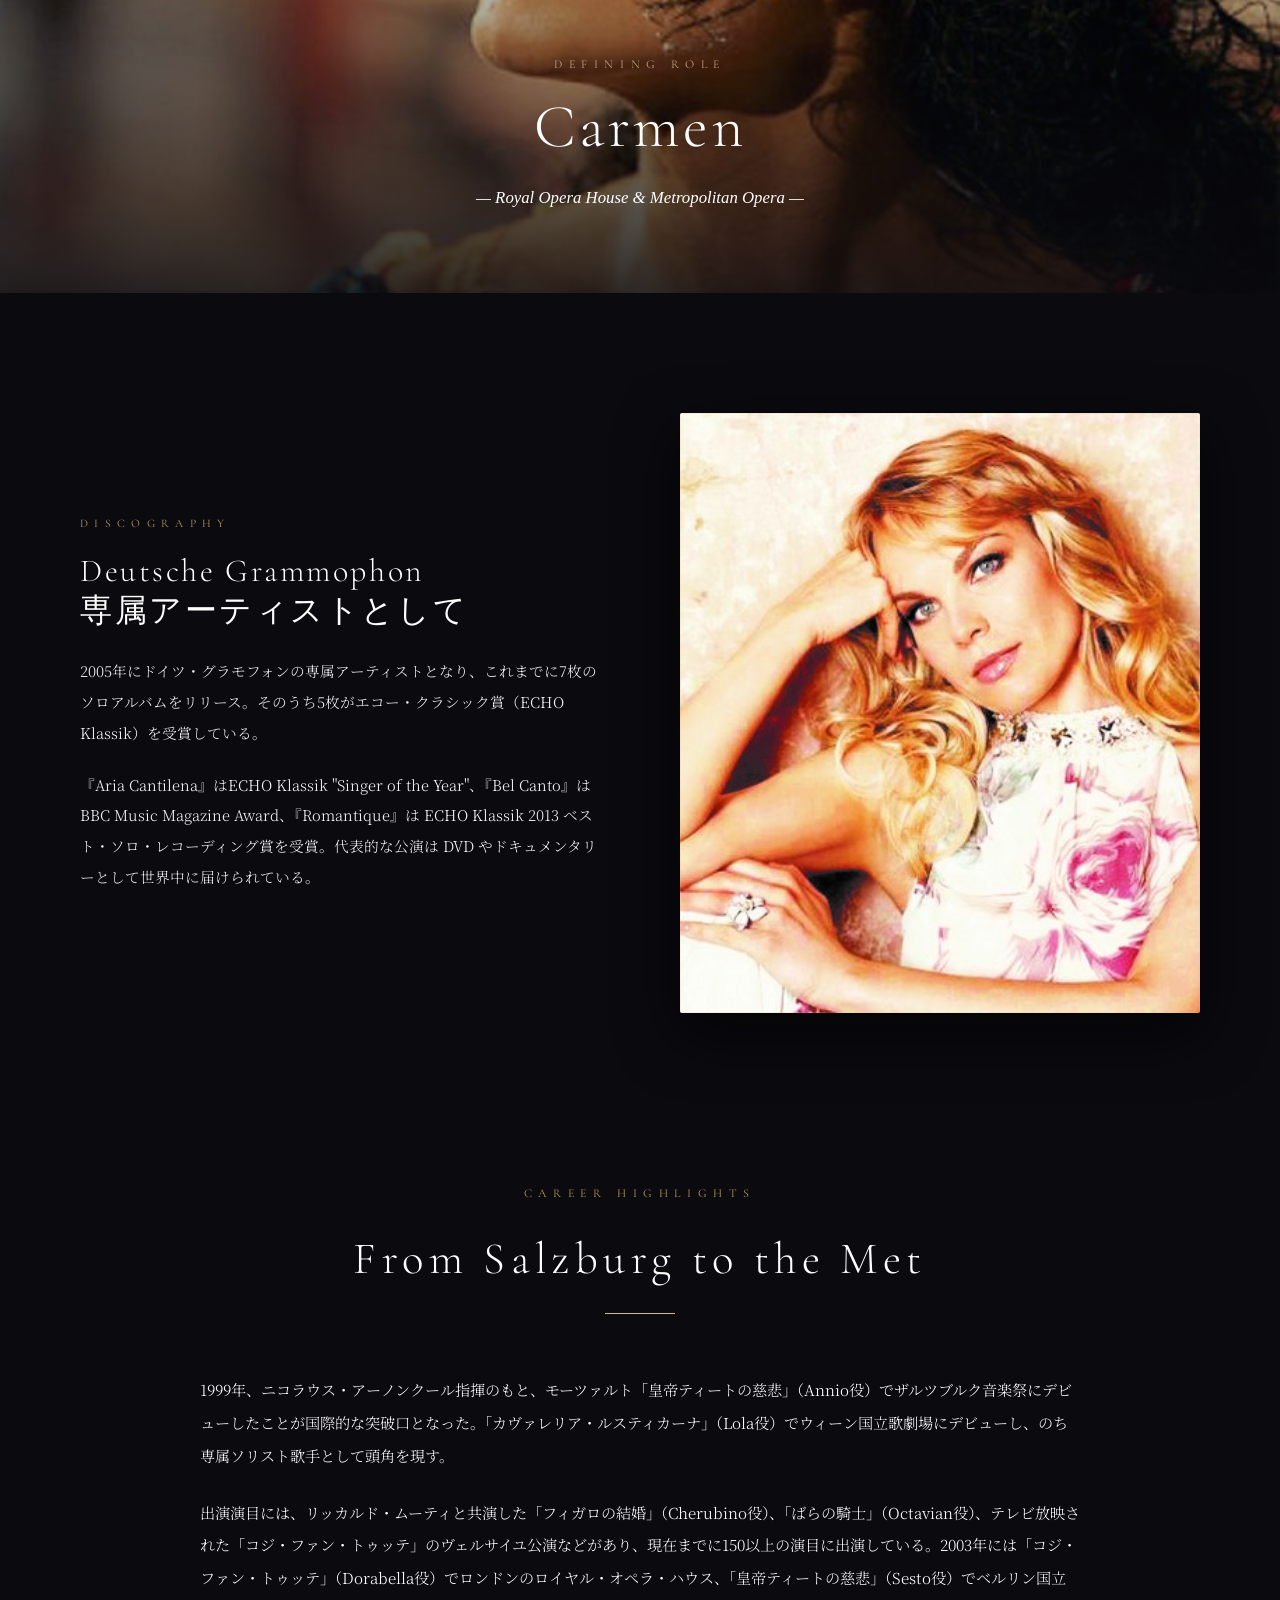
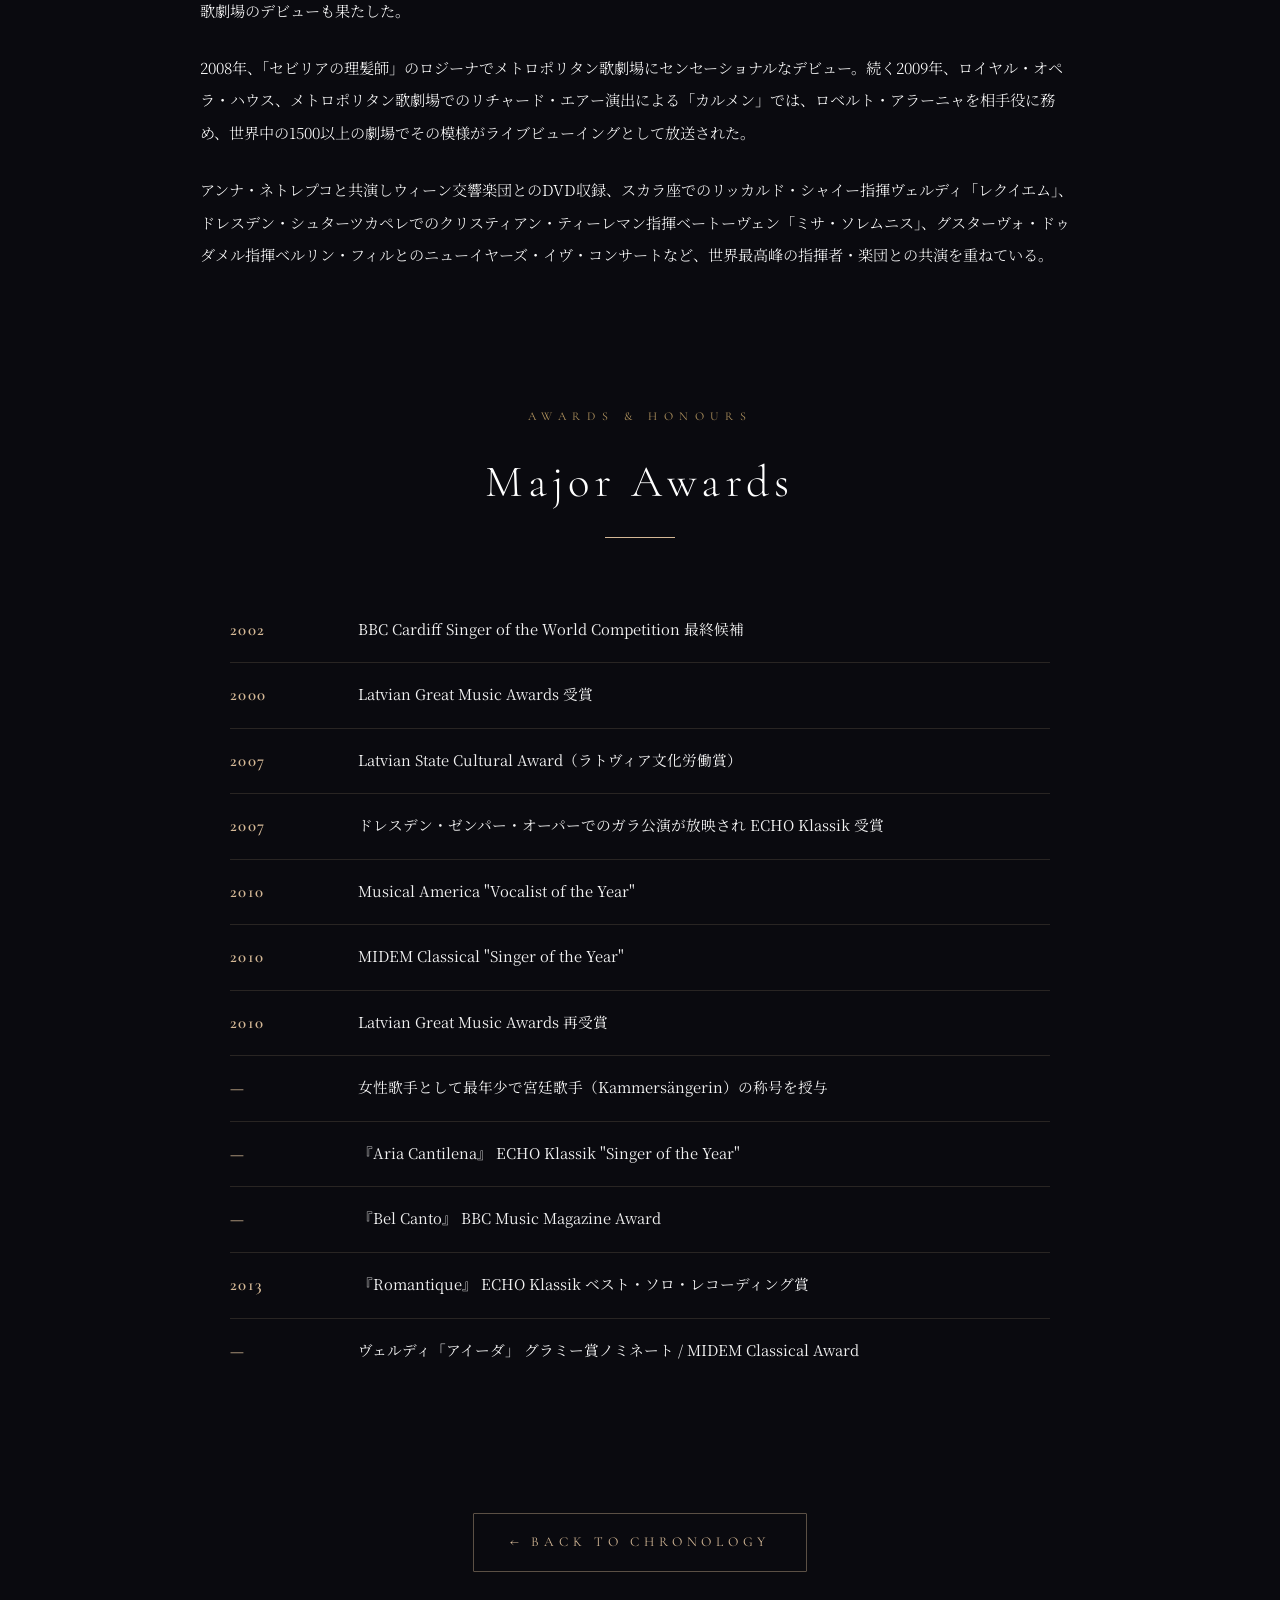
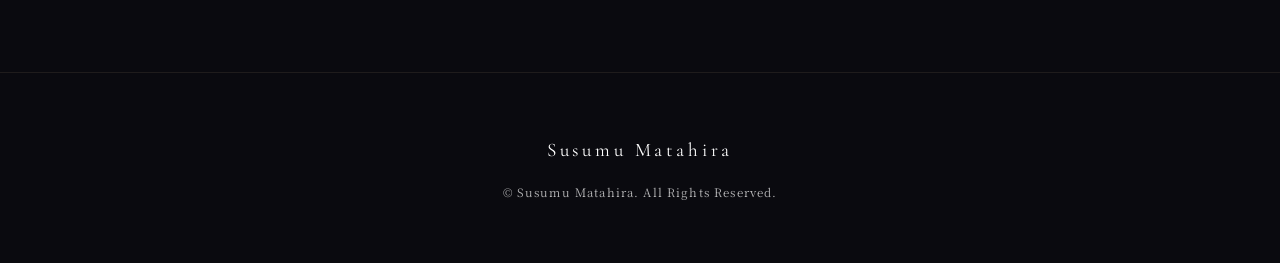
==== commit 21c1ed8b: "Unify Biography and Profile labels to Profile - Drop the small 'Profile' eyebrow and rename the Biog" ====
--- a/garanca.html
+++ b/garanca.html
@@ -420,7 +420,7 @@
 <nav class="site-nav">
   <a href="index.html#top">Top</a>
   <a href="index.html#philosophy">Philosophy</a>
-  <a href="index.html#biography">Biography</a>
+  <a href="index.html#profile">Profile</a>
   <a href="index.html#chronology">Chronology</a>
   <a href="index.html#works">Works</a>
   <a href="index.html#programs">Programs</a>
--- a/css/style.css
+++ b/css/style.css
@@ -132,10 +132,10 @@
 
 .hero-label {
   font-family: 'Cormorant Garamond', serif;
-  font-size: 0.85rem;
+  font-size: clamp(1.1rem, 1.8vw, 1.5rem);
   letter-spacing: 0.5em;
   color: #fff;
-  margin-bottom: 30px;
+  margin-bottom: 35px;
   text-transform: uppercase;
 }
 
@@ -159,10 +159,10 @@
 }
 
 .hero-sub {
-  font-size: 0.85rem;
-  color: rgba(255, 255, 255, 0.75);
-  margin-top: 15px;
-  letter-spacing: 0.15em;
+  font-size: clamp(1.1rem, 1.8vw, 1.5rem);
+  color: #fff;
+  margin-top: 22px;
+  letter-spacing: 0.25em;
 }
 
 .hero-line {
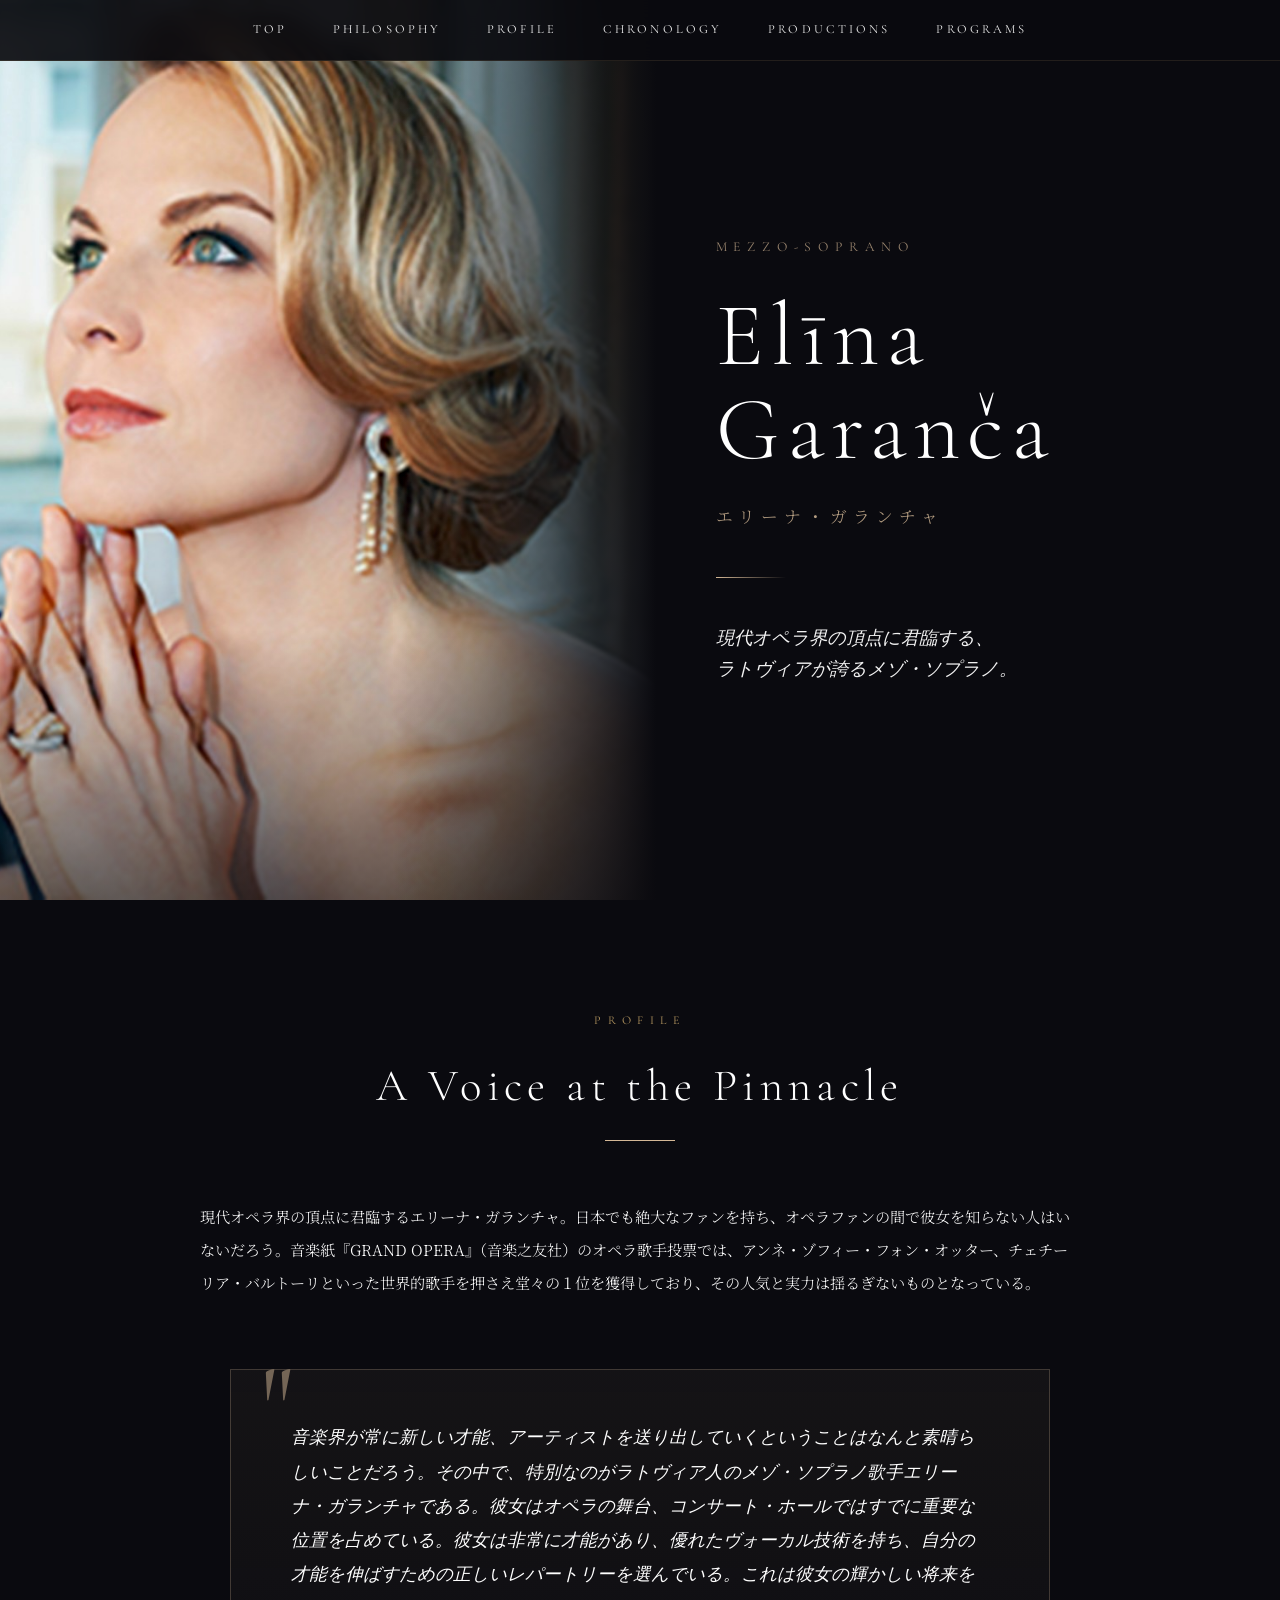
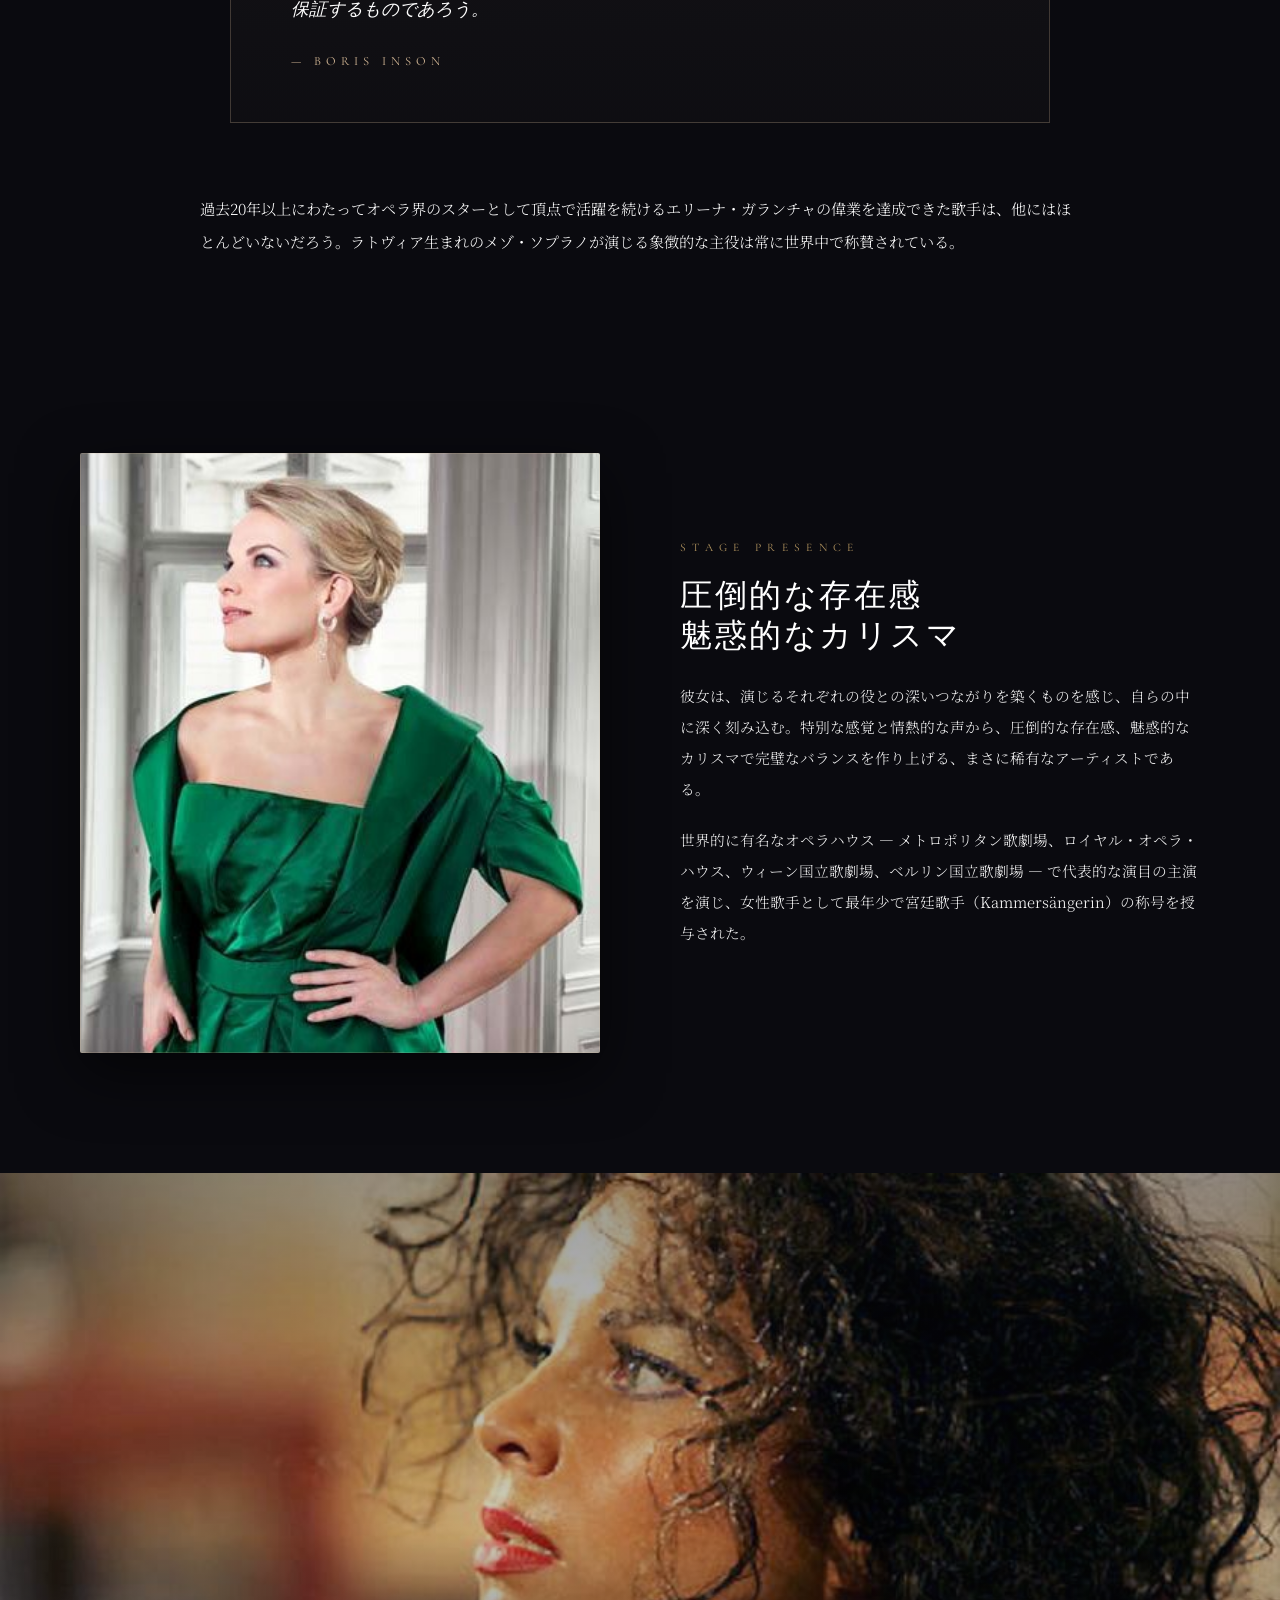
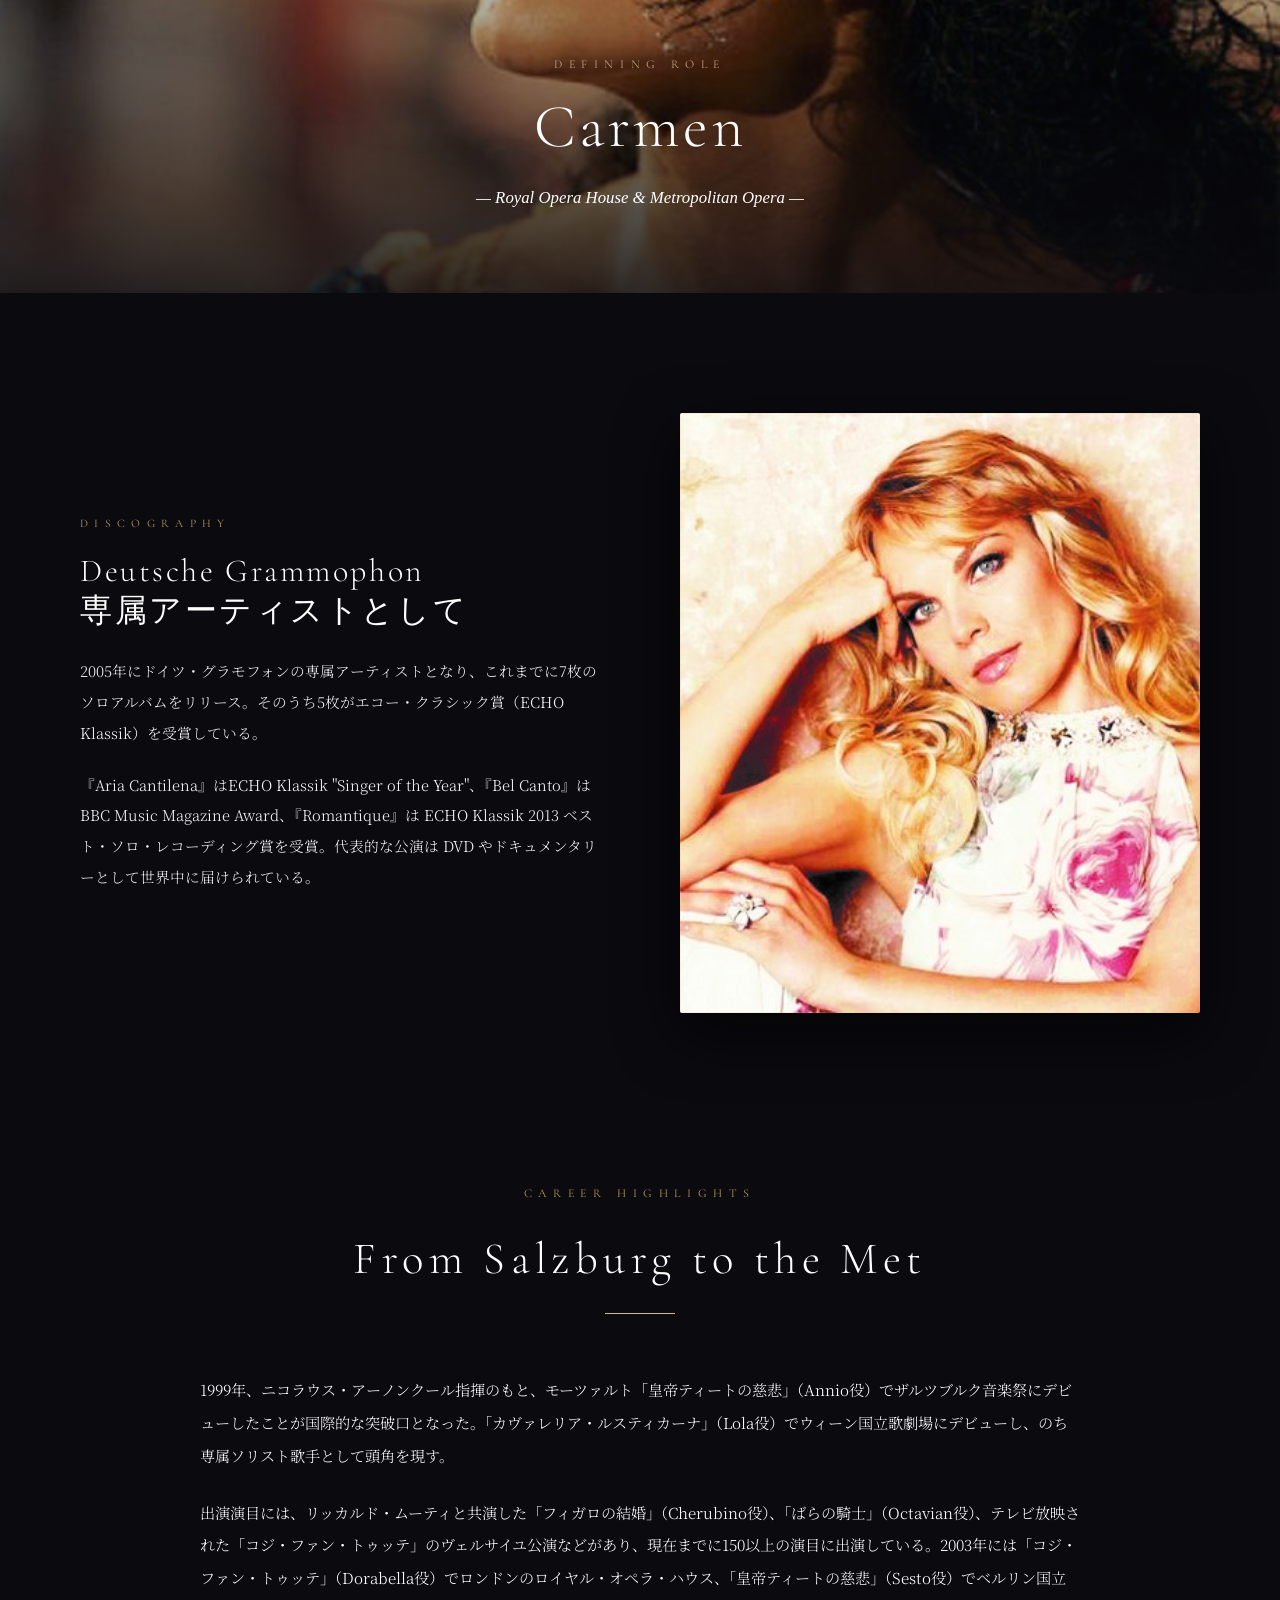
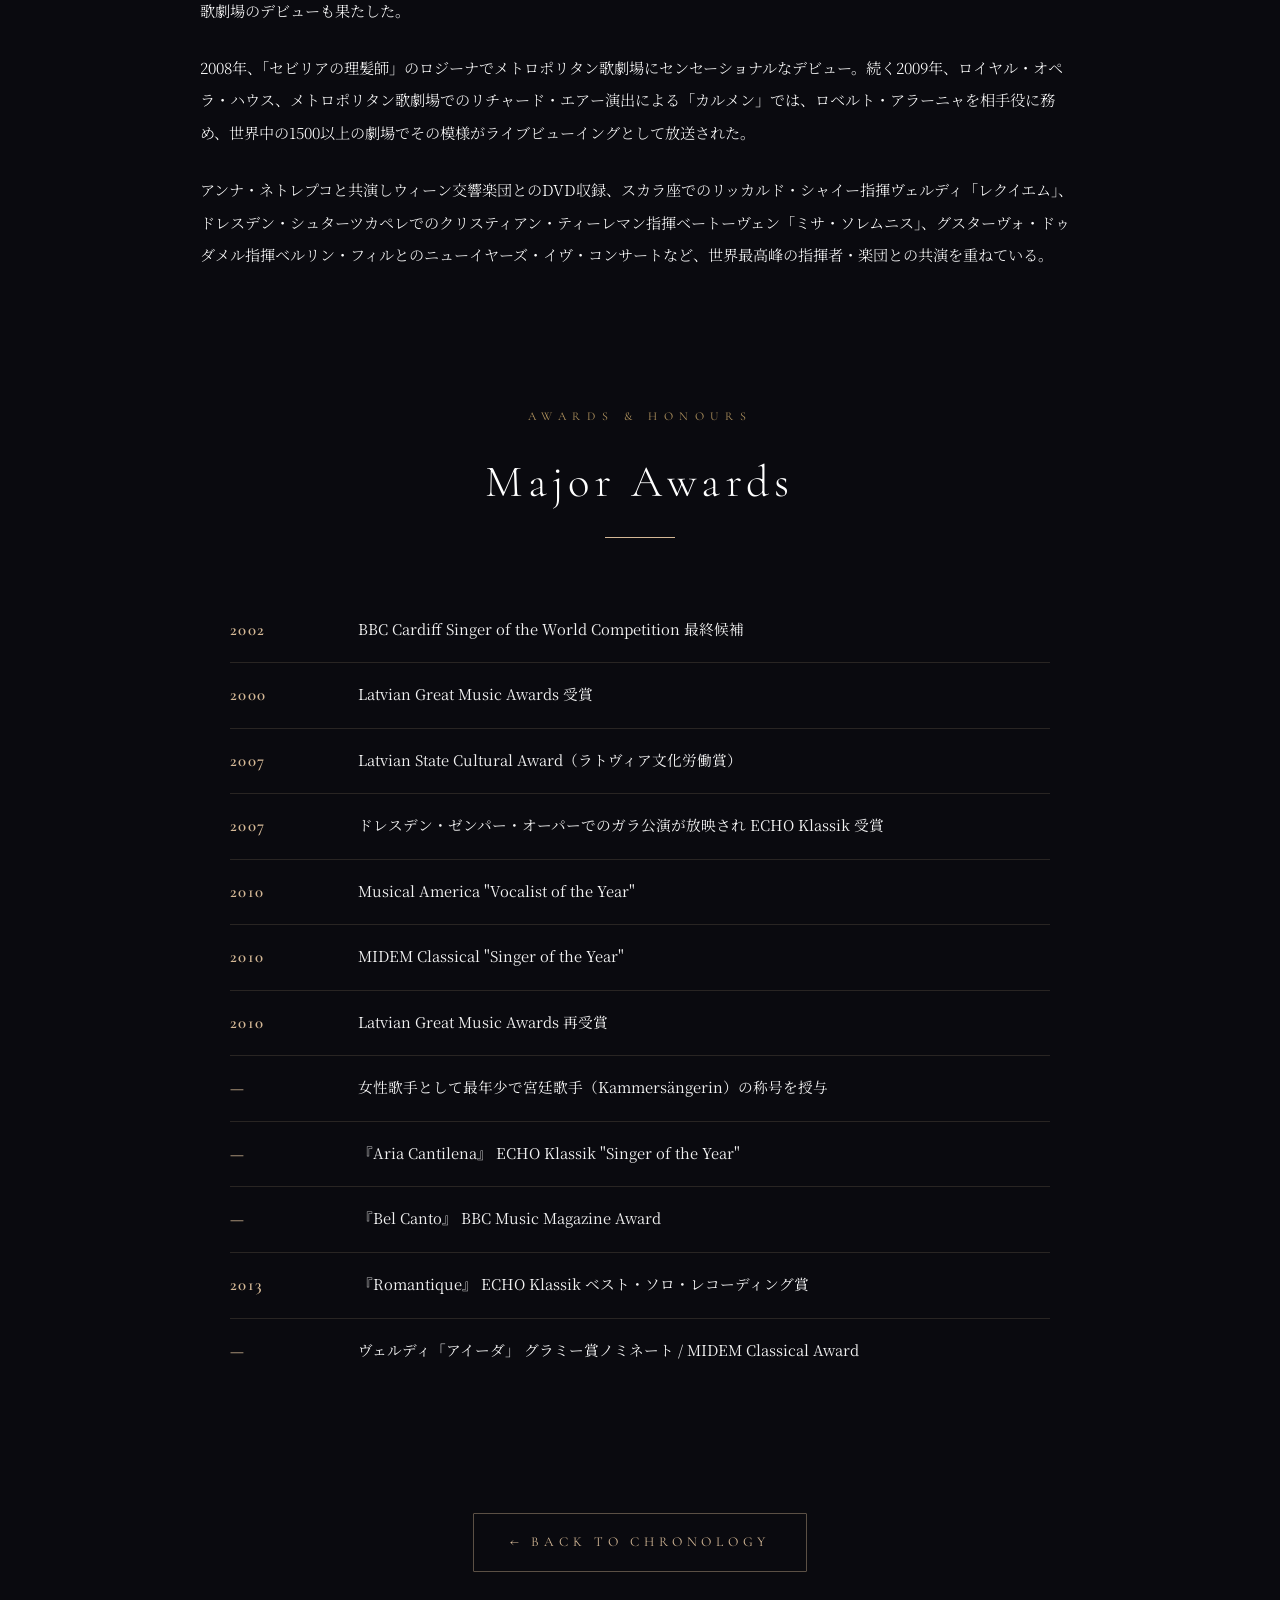
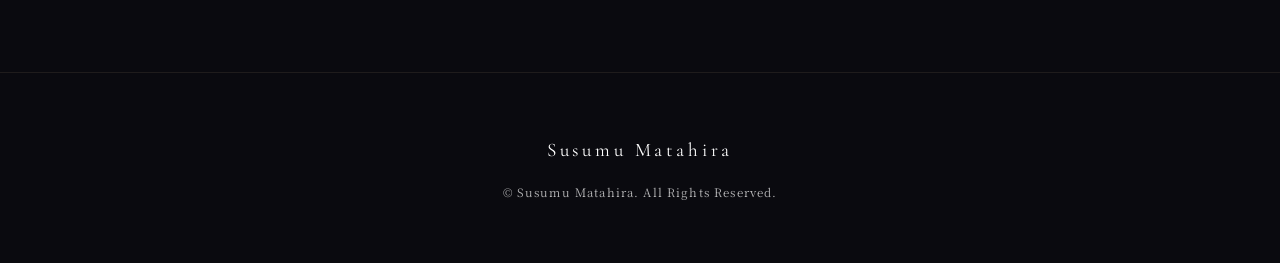
==== commit bdc1b530: "Set chronology label to white and unify Works/Productions to Productions - '40 Years of Achievement'" ====
--- a/garanca.html
+++ b/garanca.html
@@ -422,7 +422,7 @@
   <a href="index.html#philosophy">Philosophy</a>
   <a href="index.html#profile">Profile</a>
   <a href="index.html#chronology">Chronology</a>
-  <a href="index.html#works">Works</a>
+  <a href="index.html#productions">Productions</a>
   <a href="index.html#programs">Programs</a>
 </nav>
 
--- a/css/style.css
+++ b/css/style.css
@@ -201,11 +201,16 @@
 
 .section-label {
   font-family: 'Cormorant Garamond', serif;
-  font-size: 0.75rem;
-  letter-spacing: 0.5em;
+  font-size: 0.95rem;
+  letter-spacing: 0.45em;
   text-transform: uppercase;
-  color: #b49660;
-  margin-bottom: 12px;
+  color: #f0dcb0;
+  margin-bottom: 14px;
+  font-weight: 500;
+}
+
+#chronology .section-label {
+  color: #fff;
 }
 
 .section-title {
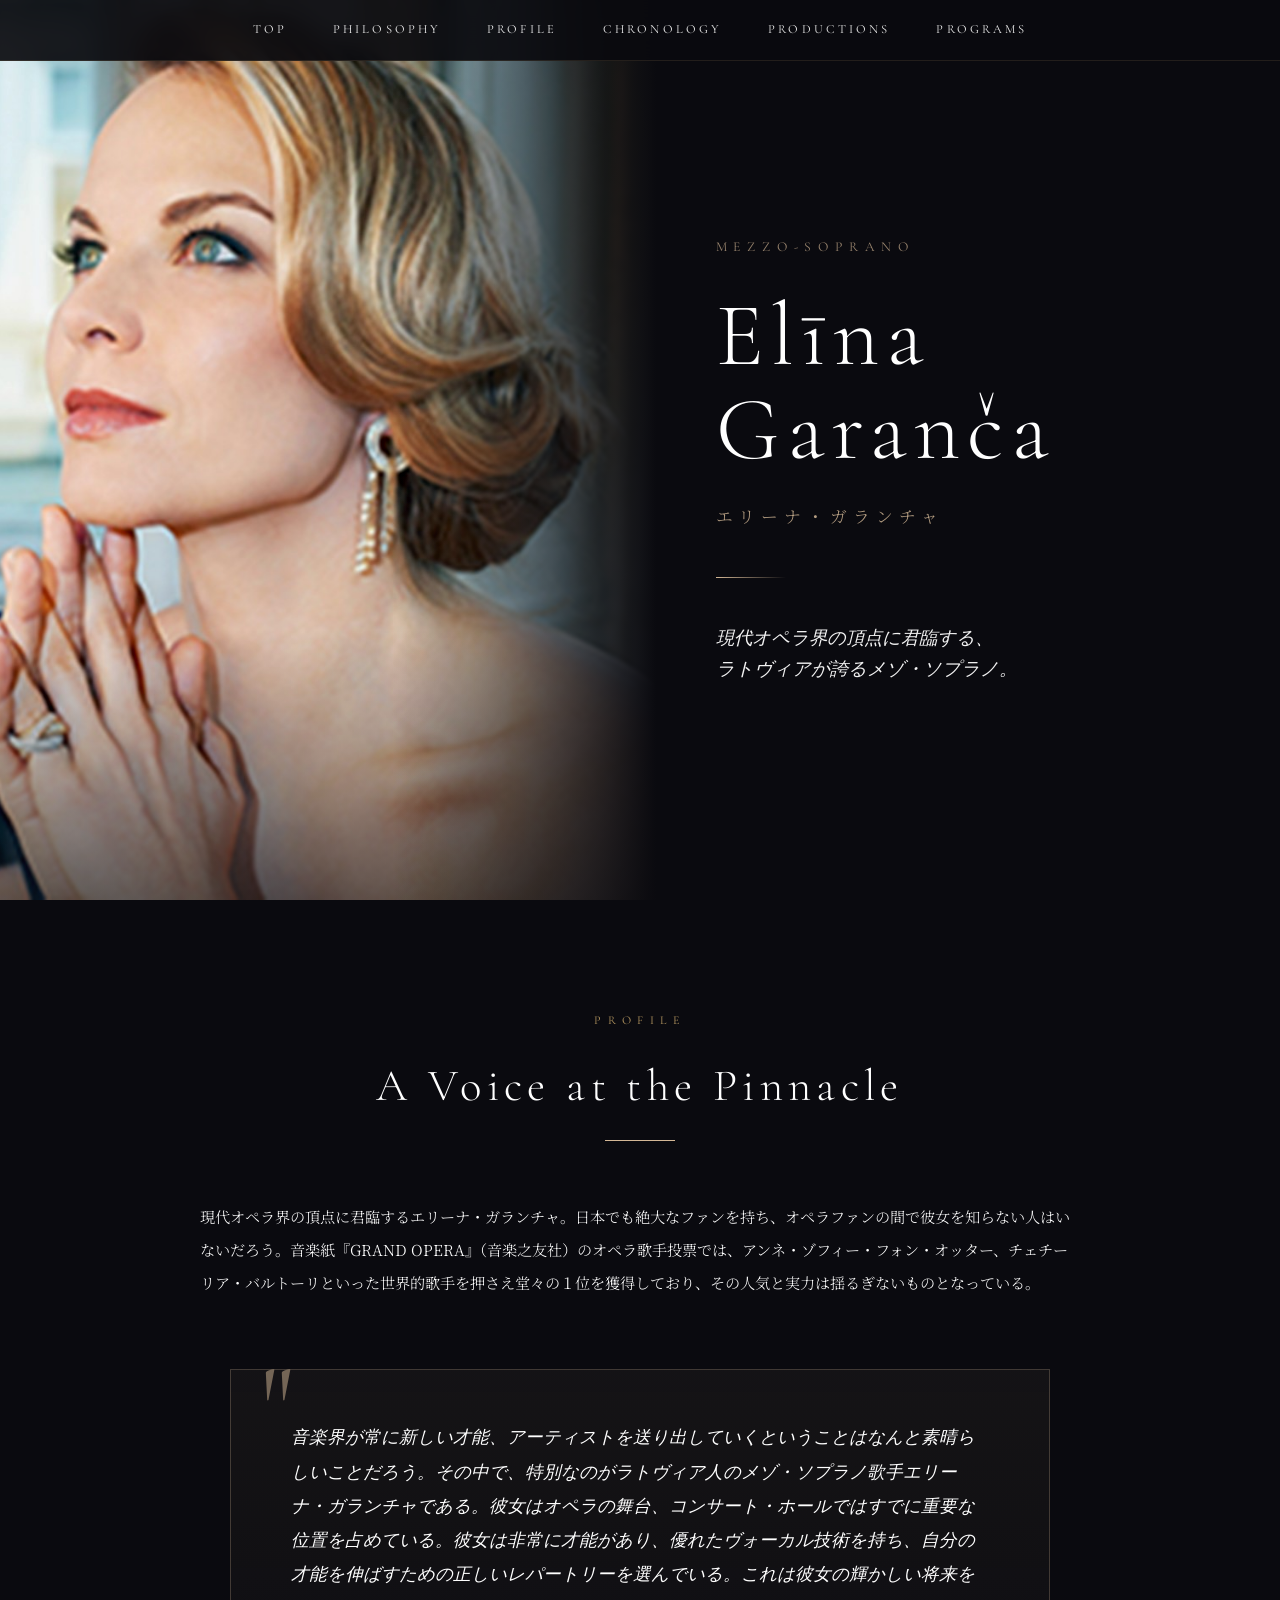
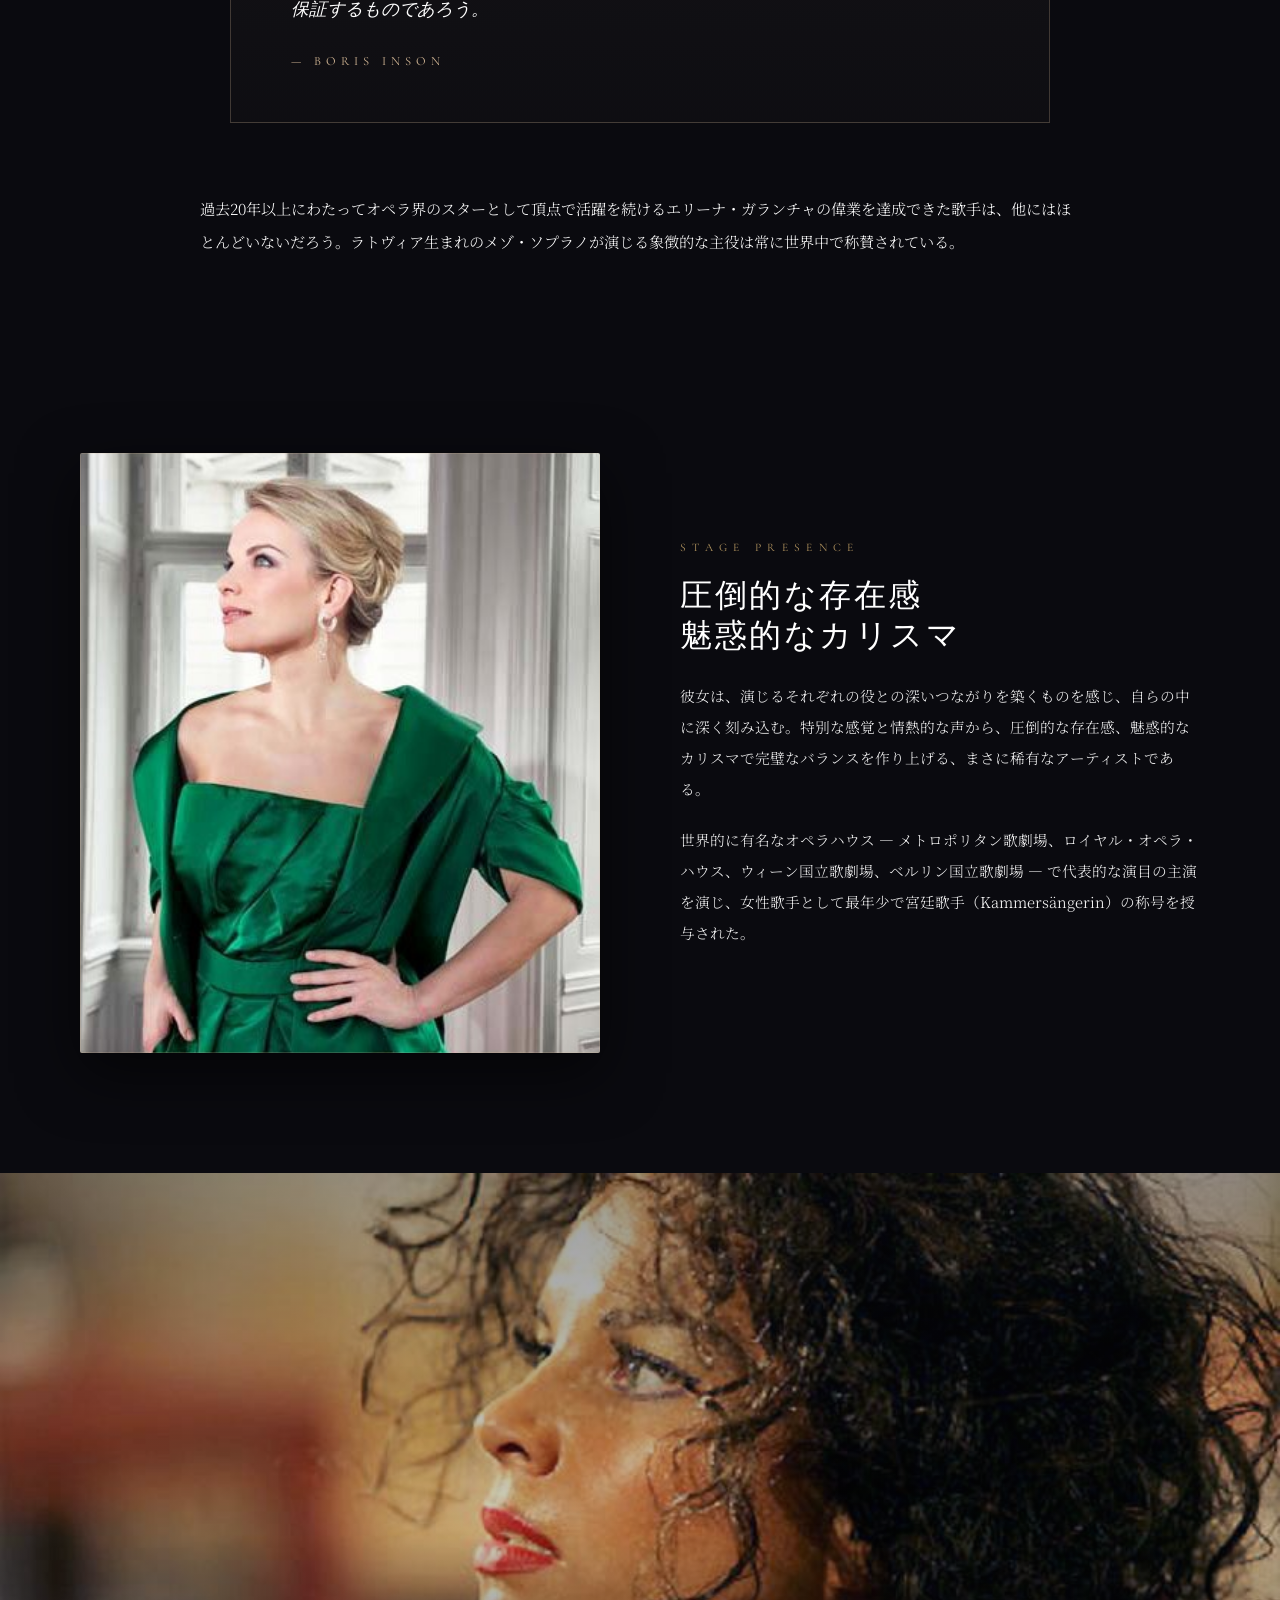
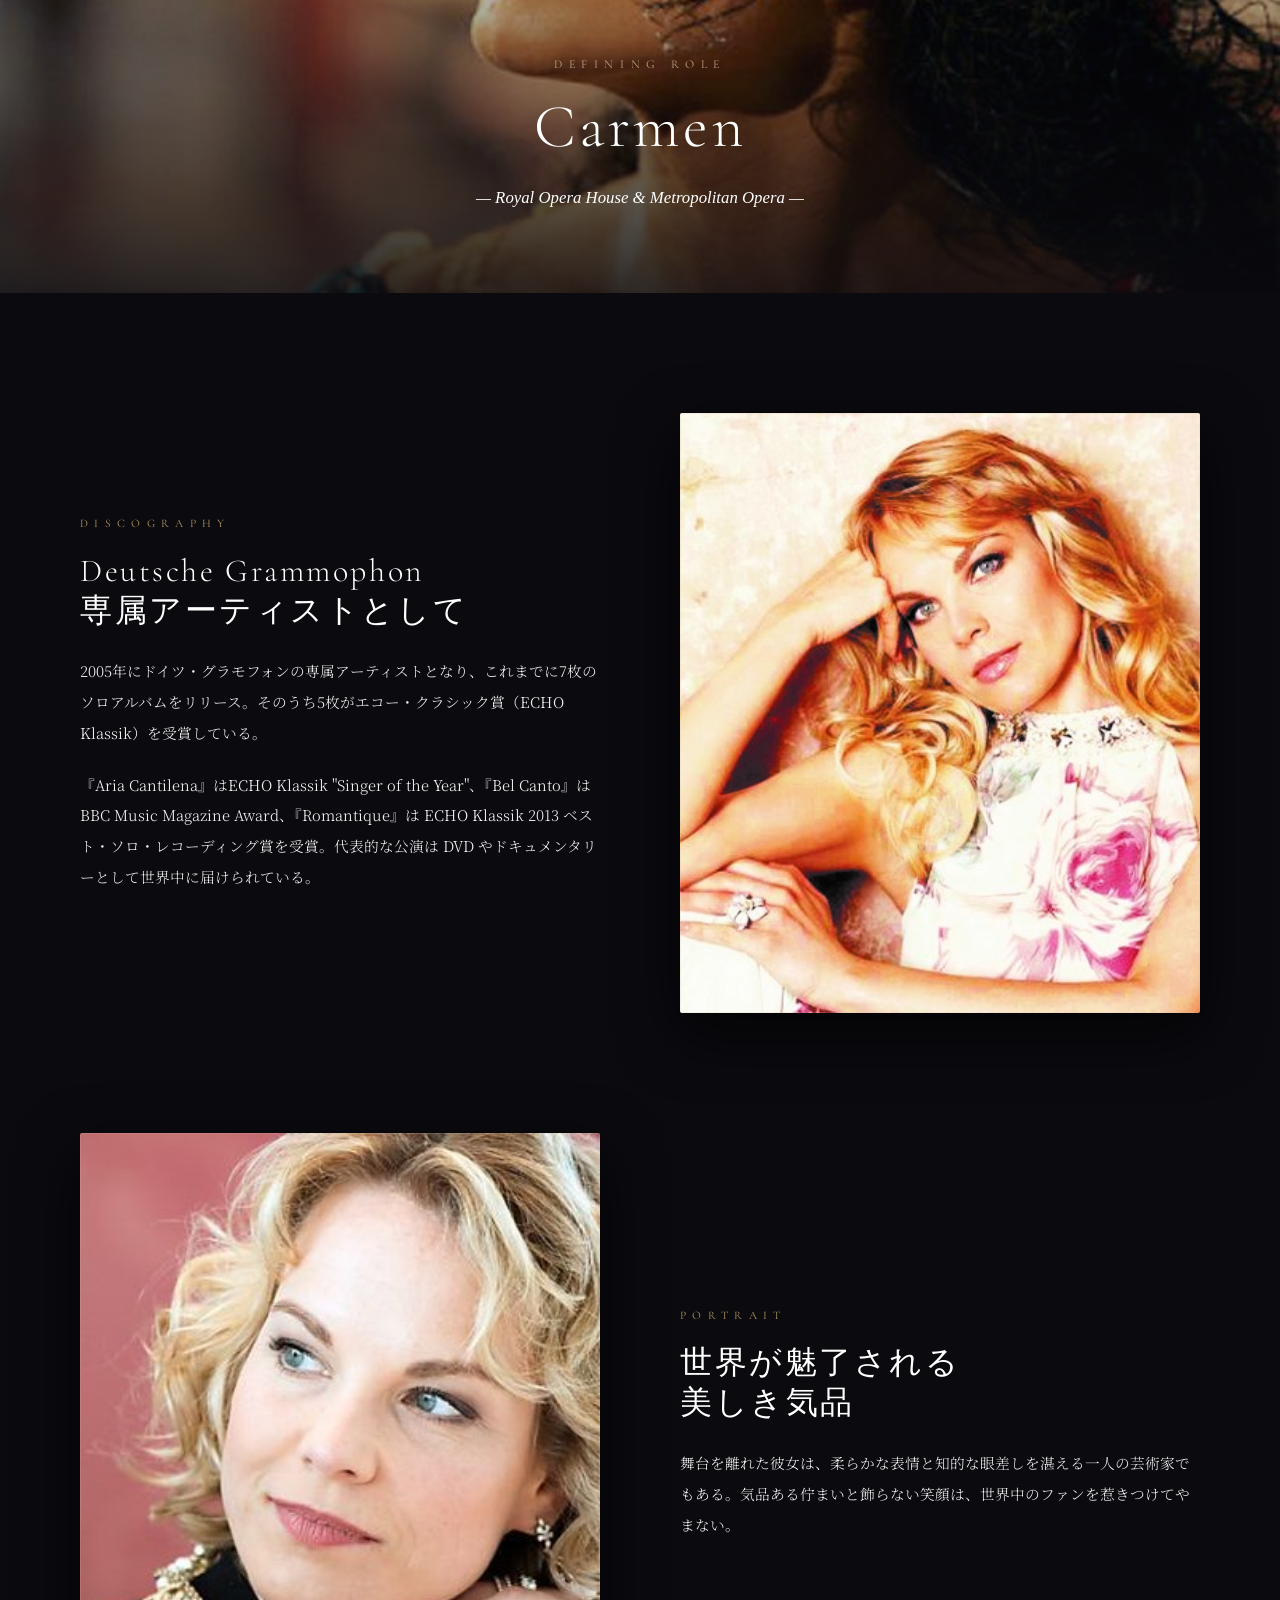
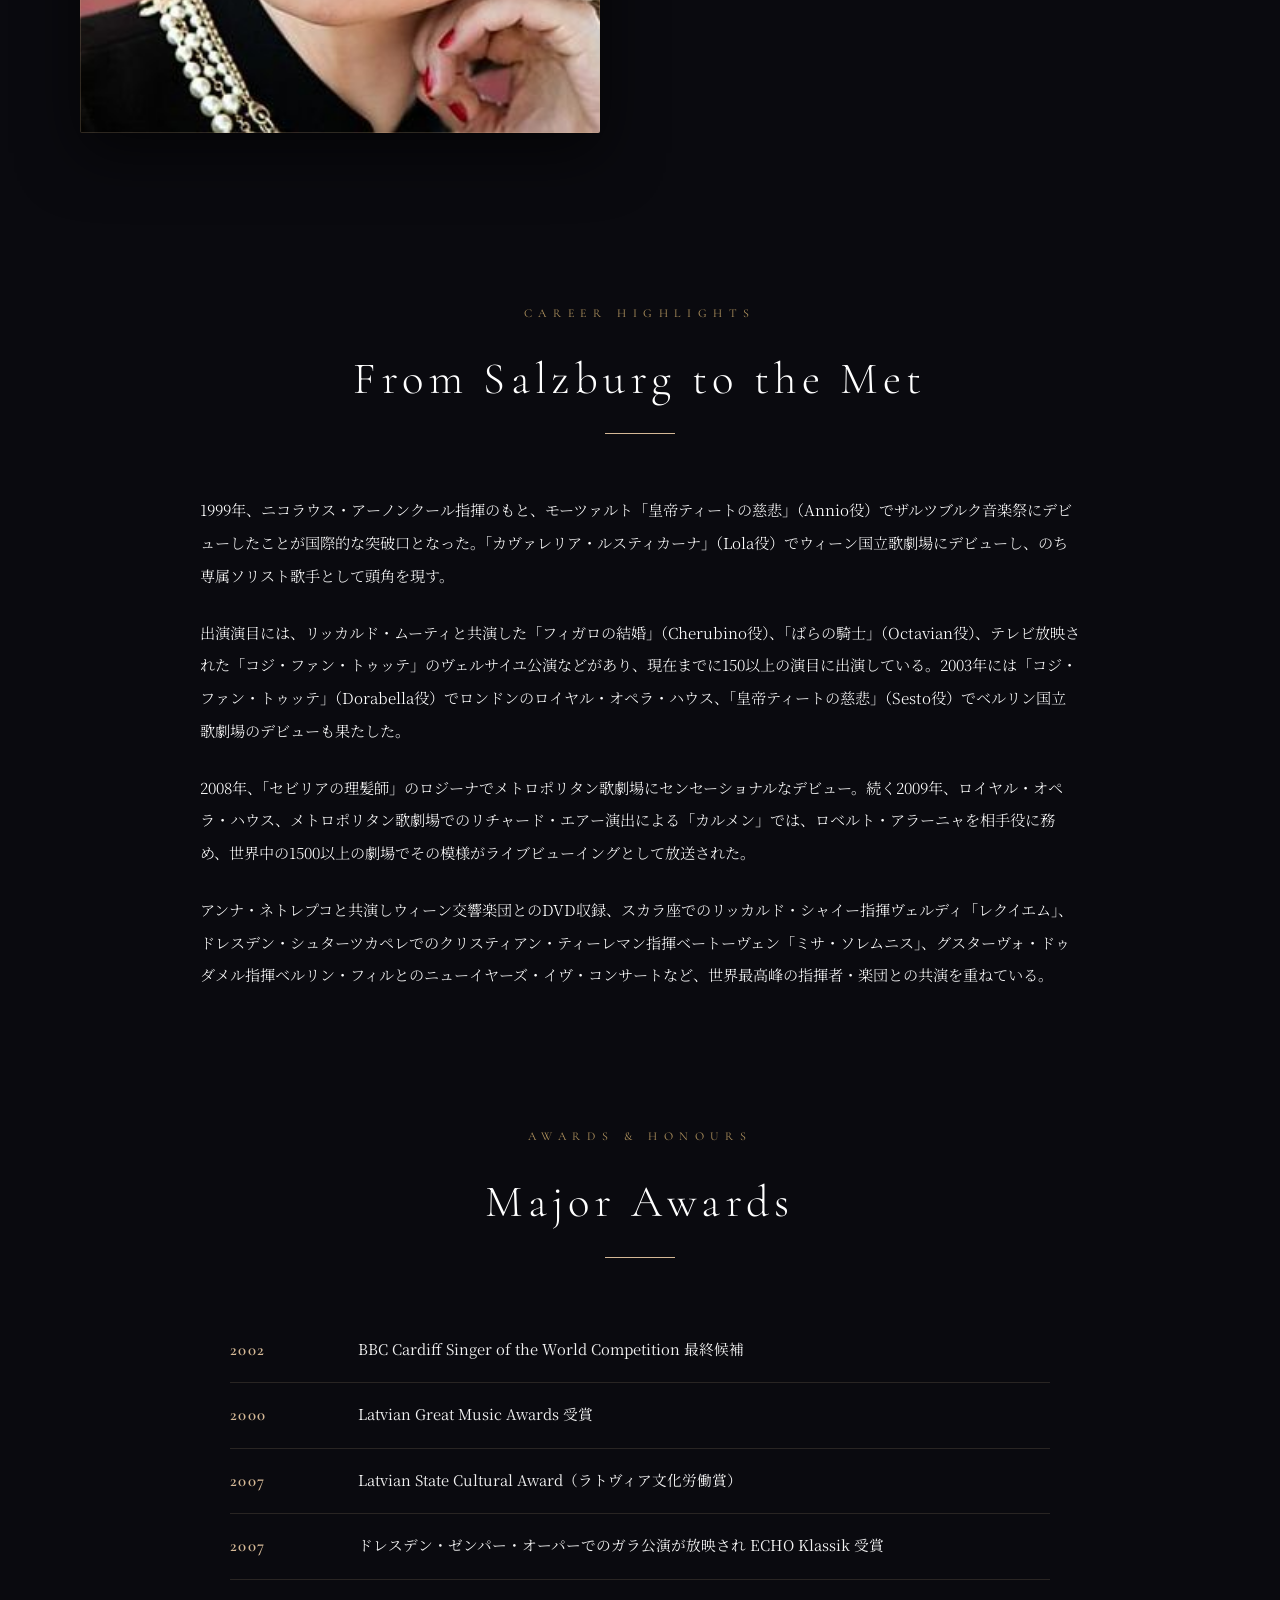
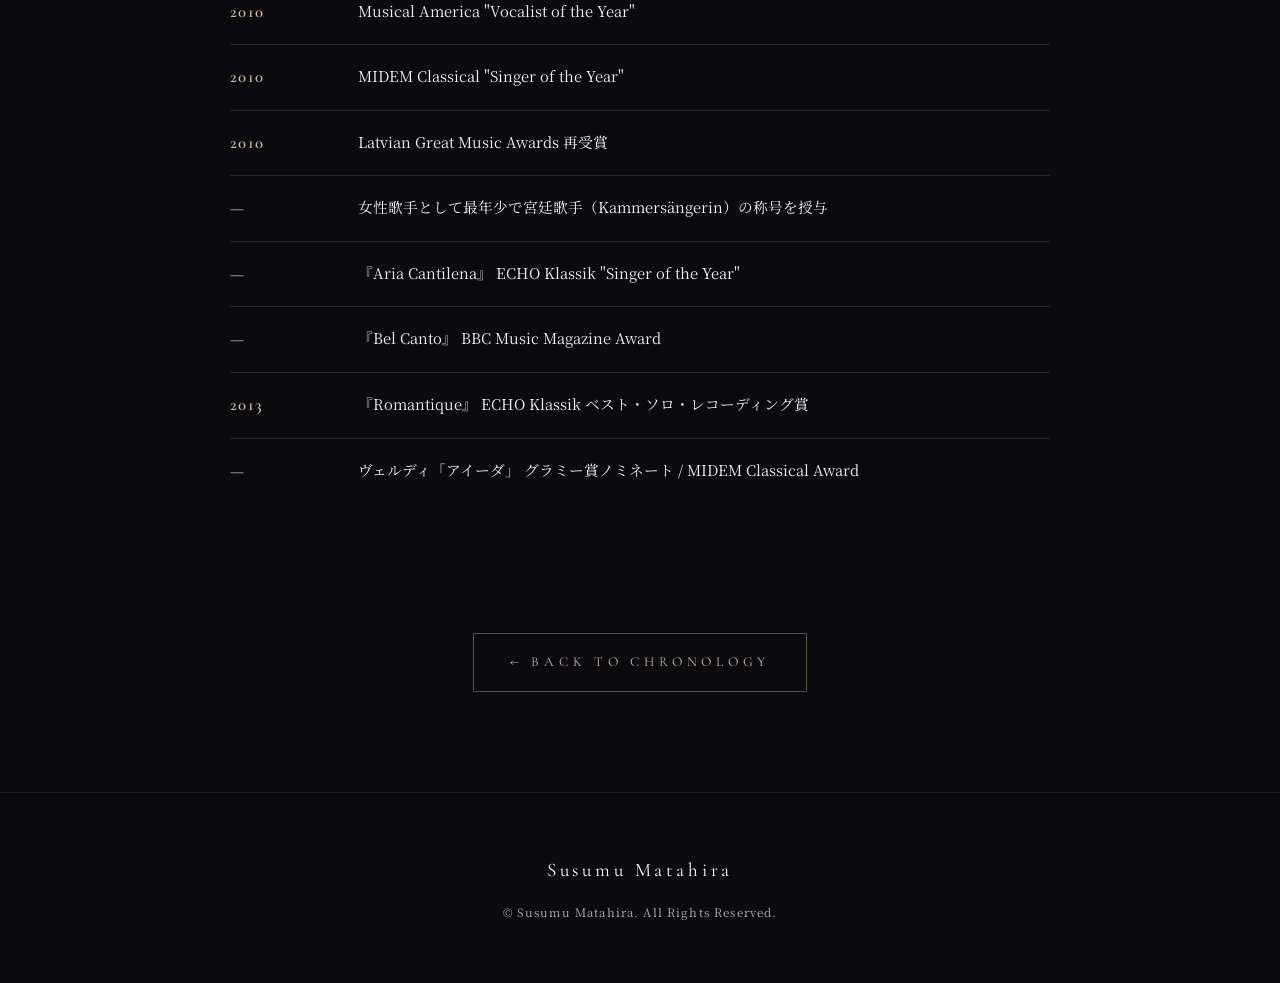
==== commit 5d783a9e: "Add tenor, Berkoff, and program artwork; split related timeline rows - Add Carreras and Domingo solo" ====
--- a/garanca.html
+++ b/garanca.html
@@ -495,6 +495,18 @@
   </div>
 </div>
 
+<!-- ============ EDITORIAL: PRESS PORTRAIT ============ -->
+<div class="editorial">
+  <div class="editorial-image">
+    <img src="images/garanca/garanca-portrait2.jpg" alt="Elīna Garanča press portrait">
+  </div>
+  <div class="editorial-text">
+    <span class="eyebrow">Portrait</span>
+    <h3>世界が魅了される<br>美しき気品</h3>
+    <p>舞台を離れた彼女は、柔らかな表情と知的な眼差しを湛える一人の芸術家でもある。気品ある佇まいと飾らない笑顔は、世界中のファンを惹きつけてやまない。</p>
+  </div>
+</div>
+
 <!-- ============ CAREER ============ -->
 <section class="artist-section">
   <span class="section-eyebrow">Career Highlights</span>
--- a/css/style.css
+++ b/css/style.css
@@ -110,8 +110,17 @@
   width: 100%;
   height: 100%;
   object-fit: cover;
+  object-position: center 35%;
   display: block;
   filter: grayscale(10%) brightness(1);
+  opacity: 0.95;
+}
+
+.hero-tile-bg canvas {
+  width: 100%;
+  height: 100%;
+  display: block;
+  filter: grayscale(10%);
   opacity: 0.95;
 }
 
@@ -121,7 +130,7 @@
   inset: 0;
   z-index: 1;
   background:
-    radial-gradient(ellipse 55% 45% at 50% 50%, rgba(10, 10, 15, 0.92) 0%, rgba(10, 10, 15, 0.7) 40%, rgba(10, 10, 15, 0.15) 75%, transparent 100%);
+    radial-gradient(ellipse 65% 55% at 50% 46%, rgba(10, 10, 15, 0.98) 0%, rgba(10, 10, 15, 0.92) 35%, rgba(10, 10, 15, 0.55) 65%, rgba(10, 10, 15, 0.15) 85%, transparent 100%);
   pointer-events: none;
 }
 
@@ -423,7 +432,7 @@
    Timeline / Chronology Section
    ============================================= */
 .timeline-container {
-  max-width: 1000px;
+  max-width: 1180px;
   margin: 0 auto;
   position: relative;
 }
@@ -431,7 +440,7 @@
 .timeline-container::before {
   content: '';
   position: absolute;
-  left: 80px;
+  left: 110px;
   top: 0;
   bottom: 0;
   width: 1px;
@@ -439,39 +448,39 @@
 }
 
 .timeline-decade {
-  margin-bottom: 10px;
+  margin-bottom: 30px;
 }
 
 .timeline-decade-label {
   font-family: 'Cormorant Garamond', serif;
-  font-size: 1.8rem;
+  font-size: 2.6rem;
   font-weight: 300;
-  color: rgba(212, 184, 150, 0.4);
-  letter-spacing: 0.1em;
-  padding-left: 100px;
-  margin-bottom: 5px;
+  color: rgba(212, 184, 150, 0.55);
+  letter-spacing: 0.12em;
+  padding-left: 140px;
+  margin-bottom: 18px;
 }
 
 .timeline-year-group {
-  margin-bottom: 5px;
+  margin-bottom: 12px;
 }
 
 .timeline-item {
   display: grid;
-  grid-template-columns: 80px 1fr;
-  gap: 30px;
-  padding: 8px 0;
+  grid-template-columns: 110px 1fr;
+  gap: 40px;
+  padding: 18px 0;
   position: relative;
 }
 
 .timeline-item::before {
   content: '';
   position: absolute;
-  left: 76px;
+  left: 105px;
   top: 50%;
   transform: translateY(-50%);
-  width: 9px;
-  height: 9px;
+  width: 11px;
+  height: 11px;
   border-radius: 50%;
   background: #0a0a0f;
   border: 2px solid #d4b896;
@@ -483,18 +492,18 @@
 
 .timeline-year {
   font-family: 'Cormorant Garamond', serif;
-  font-size: 1.1rem;
+  font-size: 1.5rem;
   font-weight: 600;
   color: #d4b896;
   text-align: right;
-  padding-top: 2px;
+  padding-top: 4px;
 }
 
 .timeline-content {
-  padding-left: 15px;
+  padding-left: 30px;
   display: flex;
-  gap: 18px;
-  align-items: flex-start;
+  gap: 40px;
+  align-items: center;
 }
 
 .timeline-text {
@@ -504,26 +513,27 @@
 
 .timeline-thumb {
   flex-shrink: 0;
-  width: 90px;
-  height: 90px;
-  object-fit: cover;
+  width: 240px;
+  height: auto;
   border-radius: 4px;
-  opacity: 0.85;
-  transition: opacity 0.3s, transform 0.3s;
+  opacity: 0.92;
+  transition: opacity 0.3s, transform 0.3s, box-shadow 0.3s;
   cursor: pointer;
-  box-shadow: 0 2px 10px rgba(0, 0, 0, 0.3);
+  box-shadow: 0 6px 24px rgba(0, 0, 0, 0.45);
 }
 
 .timeline-thumb:hover {
   opacity: 1;
-  transform: scale(1.08);
+  transform: scale(1.04);
+  box-shadow: 0 10px 36px rgba(0, 0, 0, 0.6);
 }
 
 .timeline-artist {
-  font-size: 0.9rem;
+  font-size: 1.15rem;
   font-weight: 500;
   color: #fff;
   letter-spacing: 0.03em;
+  line-height: 1.5;
 }
 
 .timeline-artist a {
@@ -548,36 +558,37 @@
 }
 
 .timeline-venue {
-  font-size: 0.78rem;
-  color: rgba(255, 255, 255, 0.8);
-  margin-top: 3px;
+  font-size: 0.92rem;
+  color: rgba(255, 255, 255, 0.82);
+  margin-top: 6px;
+  letter-spacing: 0.02em;
 }
 
 .timeline-note {
-  font-size: 0.75rem;
+  font-size: 0.88rem;
   color: #d4b896;
-  margin-top: 3px;
+  margin-top: 6px;
   font-style: italic;
 }
 
 .timeline-sub-item {
   display: grid;
-  grid-template-columns: 80px 1fr;
-  gap: 30px;
-  padding: 6px 0;
+  grid-template-columns: 110px 1fr;
+  gap: 40px;
+  padding: 14px 0;
   position: relative;
 }
 
 .timeline-sub-item::before {
   content: '';
   position: absolute;
-  left: 77.5px;
+  left: 107px;
   top: 50%;
   transform: translateY(-50%);
-  width: 5px;
-  height: 5px;
+  width: 7px;
+  height: 7px;
   border-radius: 50%;
-  background: rgba(212, 184, 150, 0.3);
+  background: rgba(212, 184, 150, 0.45);
 }
 
 .timeline-sub-item .timeline-year {
@@ -585,7 +596,7 @@
 }
 
 .timeline-sub-item .timeline-content {
-  padding-left: 15px;
+  padding-left: 30px;
 }
 
 /* =============================================
@@ -803,32 +814,58 @@
   .timeline-sub-item {
     grid-template-columns: 50px 1fr;
     gap: 20px;
+    padding: 10px 0;
   }
 
   .timeline-item::before {
-    left: 46px;
+    left: 44.5px;
   }
 
   .timeline-sub-item::before {
-    left: 47.5px;
+    left: 46.5px;
   }
 
   .timeline-decade-label {
     padding-left: 70px;
     font-size: 1.4rem;
+    margin-bottom: 8px;
+  }
+
+  .timeline-decade {
+    margin-bottom: 14px;
   }
 
   .timeline-year {
     font-size: 0.9rem;
   }
 
+  .timeline-content {
+    padding-left: 12px;
+    gap: 14px;
+  }
+
+  .timeline-sub-item .timeline-content {
+    padding-left: 12px;
+  }
+
   .timeline-artist {
-    font-size: 0.82rem;
+    font-size: 0.88rem;
+  }
+
+  .timeline-venue {
+    font-size: 0.78rem;
+    margin-top: 3px;
+  }
+
+  .timeline-note {
+    font-size: 0.75rem;
+    margin-top: 3px;
   }
 
   .timeline-thumb {
-    width: 65px;
-    height: 65px;
+    width: 100px;
+    height: auto;
+    box-shadow: 0 3px 12px rgba(0, 0, 0, 0.4);
   }
 
   .works-grid {
